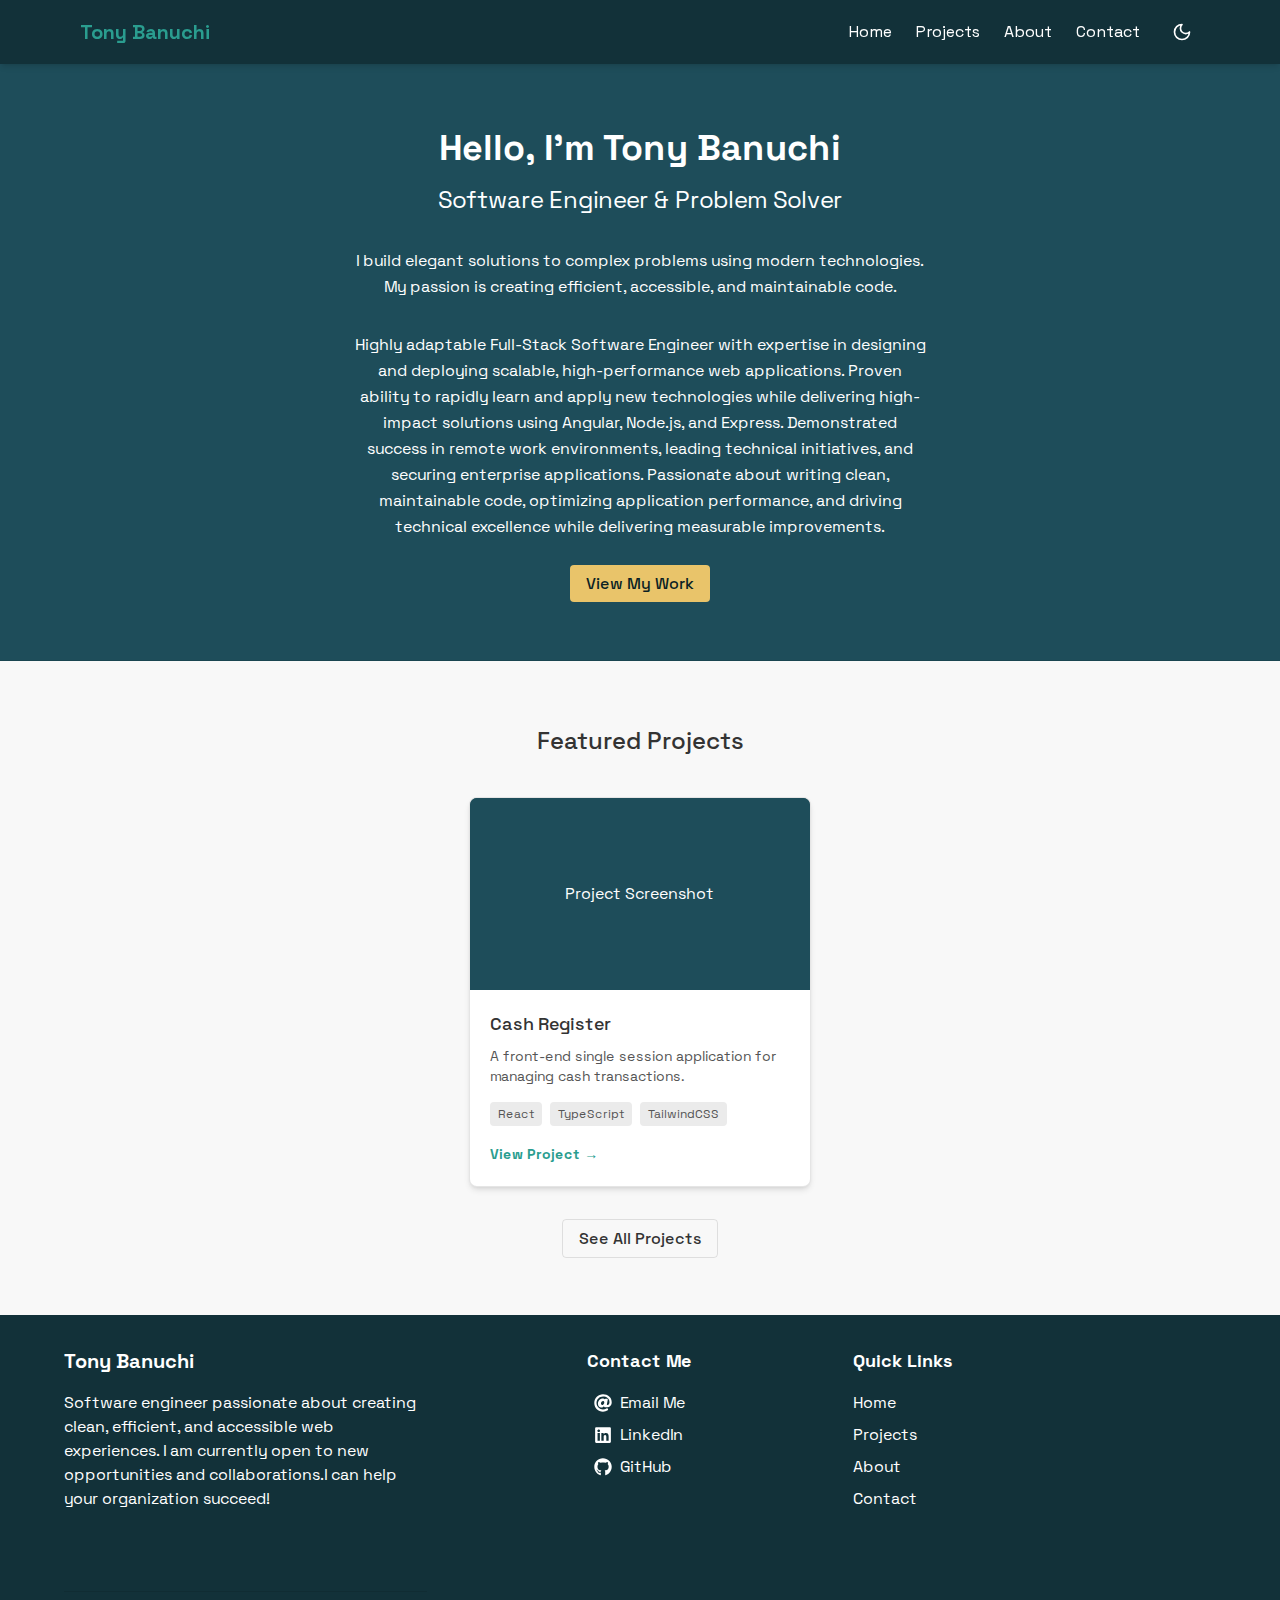
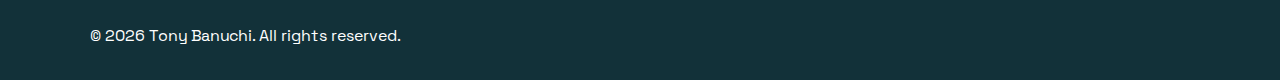
==== index.html @ eec7ac16 "Rebuild, attempt to correct resource path issue. 14APR2025" ====
<!DOCTYPE html><html lang="en"><head><meta charSet="utf-8"/><meta name="viewport" content="width=device-width, initial-scale=1"/><link rel="stylesheet" href="/_next/static/css/f8bdcf252f16c9f6.css" data-precedence="next"/><link rel="preload" as="script" fetchPriority="low" href="/_next/static/chunks/webpack-3da8213581268bb0.js"/><script src="/_next/static/chunks/4bd1b696-4fb8d8afcd5437e5.js" async=""></script><script src="/_next/static/chunks/684-138075333639d3c6.js" async=""></script><script src="/_next/static/chunks/main-app-474e2ba3f96e4ae2.js" async=""></script><script src="/_next/static/chunks/8e1d74a4-f59957605e98c645.js" async=""></script><script src="/_next/static/chunks/874-8713cbcfa346a06d.js" async=""></script><script src="/_next/static/chunks/app/layout-d4ba2fd71bde930f.js" async=""></script><script src="/_next/static/chunks/766-faa02fc5f14e3602.js" async=""></script><script src="/_next/static/chunks/app/page-bf0f975dc7fe48f6.js" async=""></script><title>Tony Banuchi - Portfolio</title><meta name="description" content="Professional Portfolio for Tony Banuchi, Senior Full-Stack Software Engineer."/><link rel="icon" href="/favicon.ico" type="image/x-icon" sizes="16x16"/><script src="/_next/static/chunks/polyfills-42372ed130431b0a.js" noModule=""></script></head><body class="__variable_bc0dcf __variable_33c22e"><div class="flex flex-col min-h-screen font-sans"><header class="sticky top-0 z-10 bg-brand-primary text-light-text-inverse dark:text-dark-text-primary shadow-md"><div class="max-w-6xl mx-auto px-4"><div class="flex justify-between items-center h-16"><a class="font-bold text-xl" href="/">Tony Banuchi</a><nav class="hidden md:flex items-center space-x-6"><a class="text-accent-secondary transition-colors" href="/">Home</a><a class="text-light-text-inverse dark:text-dark-text-primary hover:text-accent-secondary transition-colors" href="/projects">Projects</a><a class="text-light-text-inverse dark:text-dark-text-primary hover:text-accent-secondary transition-colors" href="/about">About</a><a class="text-light-text-inverse dark:text-dark-text-primary hover:text-accent-secondary transition-colors" href="/contact">Contact</a><button class="p-2 rounded-full hover:bg-brand-secondary transition-colors" aria-label="Switch to dark mode"><svg xmlns="http://www.w3.org/2000/svg" width="20" height="20" viewBox="0 0 24 24" fill="none" stroke="currentColor" stroke-width="2" stroke-linecap="round" stroke-linejoin="round" class="lucide lucide-moon"><path d="M12 3a6 6 0 0 0 9 9 9 9 0 1 1-9-9Z"></path></svg></button></nav><div class="flex items-center md:hidden"><button class="p-2 mr-2 rounded-full hover:bg-brand-secondary transition-colors" aria-label="Switch to dark mode"><svg xmlns="http://www.w3.org/2000/svg" width="20" height="20" viewBox="0 0 24 24" fill="none" stroke="currentColor" stroke-width="2" stroke-linecap="round" stroke-linejoin="round" class="lucide lucide-moon"><path d="M12 3a6 6 0 0 0 9 9 9 9 0 1 1-9-9Z"></path></svg></button><button class="p-2 rounded-full hover:bg-brand-secondary transition-colors" aria-label="Open menu"><svg xmlns="http://www.w3.org/2000/svg" width="24" height="24" viewBox="0 0 24 24" fill="none" stroke="currentColor" stroke-width="2" stroke-linecap="round" stroke-linejoin="round" class="lucide lucide-menu"><line x1="4" x2="20" y1="12" y2="12"></line><line x1="4" x2="20" y1="6" y2="6"></line><line x1="4" x2="20" y1="18" y2="18"></line></svg></button></div></div></div></header><div class="flex-grow"><main><section class="py-16 px-5 text-center bg-brand-secondary dark:bg-brand-dark text-light-text-inverse dark:text-dark-text-primary border-b border-light-state-border dark:border-dark-state-border"><h1 class="text-4xl font-bold mb-4">Hello, I&#x27;m Tony Banuchi</h1><h2 class="text-2xl font-normal mb-8 text-light-text-inverse dark:text-dark-text-secondary">Software Engineer &amp; Problem Solver</h2><p class="max-w-xl mx-auto mb-8 leading-relaxed text-light-text-inverse dark:text-dark-text-secondary">I build elegant solutions to complex problems using modern technologies. My passion is creating efficient, accessible, and maintainable code.</p><p class="max-w-xl mx-auto mb-8 leading-relaxed text-light-text-inverse dark:text-dark-text-secondary">Highly adaptable Full-Stack Software Engineer with expertise in designing and deploying scalable, high-performance web applications. Proven ability to rapidly learn and apply new technologies while delivering high-impact solutions using Angular, Node.js, and Express. Demonstrated success in remote work environments, leading technical initiatives, and securing enterprise applications. Passionate about writing clean, maintainable code, optimizing application performance, and driving technical excellence while delivering measurable improvements.</p><a class="btn btn-primary" href="/projects">View My Work</a></section><section class="py-16 px-5 bg-light-surface-main dark:bg-brand-primary"><h2 class="text-2xl text-center mb-10 text-light-text-primary dark:text-dark-text-primary">Featured Projects</h2><div class="flex flex-wrap justify-center gap-6 max-w-5xl mx-auto"><div class="w-full md:w-5/12 lg:w-1/3"><div class="card"><div class="h-48 bg-brand-secondary flex items-center justify-center text-light-text-inverse"><div class="text-center text- p-4 relative w-full h-full content-center" style="background-color:#1E4D5A">Project Screenshot</div></div><div class="p-5"><h3 class="text-lg font-medium mb-2 text-light-text-primary dark:text-dark-text-primary">Cash Register</h3><p class="text-sm mb-4 text-light-text-secondary dark:text-dark-text-secondary">A front-end single session application for managing cash transactions.</p><div class="flex flex-wrap gap-2 mb-4"><span class="px-2 py-1 text-xs rounded bg-light-surface-muted dark:bg-dark-surface-muted text-light-text-secondary dark:text-dark-text-secondary">React</span><span class="px-2 py-1 text-xs rounded bg-light-surface-muted dark:bg-dark-surface-muted text-light-text-secondary dark:text-dark-text-secondary">TypeScript</span><span class="px-2 py-1 text-xs rounded bg-light-surface-muted dark:bg-dark-surface-muted text-light-text-secondary dark:text-dark-text-secondary">TailwindCSS</span></div><a class="inline-block font-bold text-sm text-accent-secondary hover:underline" href="/projects/CashRegister">View Project →</a></div></div></div></div><div class="text-center mt-10"><a class="btn btn-outline" href="/projects">See All Projects</a></div></section></main></div><footer class="py-8 px-4 bg-brand-primary text-light-text-inverse dark:text-dark-text-primary"><div class="max-w-6xl mx-auto"><div class="grid grid-cols-1 md:grid-cols-3 gap-8"><div><h3 class="text-xl font-bold mb-4">Tony Banuchi</h3><p class="text-light-text-inverse dark:text-dark-text-secondary mb-4">Software engineer passionate about creating clean, efficient, and accessible web experiences. I am currently open to new opportunities and collaborations.I can help your organization succeed!</p></div><div class="justify-items-start md:justify-items-center"><h3 class="text-lg font-bold mb-4">Contact Me</h3><div class="flex flex-col space-y-2"><a href="mailto:tony.banuchi@gmail.com" target="_blank" class="flex items-center gap-2 text-light-text-inverse dark:text-dark-text-secondary hover:text-accent-secondary transition-colors"><svg stroke="currentColor" fill="currentColor" stroke-width="0" viewBox="0 0 512 512" height="18" width="18" xmlns="http://www.w3.org/2000/svg"><path d="M256 8C118.941 8 8 118.919 8 256c0 137.059 110.919 248 248 248 48.154 0 95.342-14.14 135.408-40.223 12.005-7.815 14.625-24.288 5.552-35.372l-10.177-12.433c-7.671-9.371-21.179-11.667-31.373-5.129C325.92 429.757 291.314 440 256 440c-101.458 0-184-82.542-184-184S154.542 72 256 72c100.139 0 184 57.619 184 160 0 38.786-21.093 79.742-58.17 83.693-17.349-.454-16.91-12.857-13.476-30.024l23.433-121.11C394.653 149.75 383.308 136 368.225 136h-44.981a13.518 13.518 0 0 0-13.432 11.993l-.01.092c-14.697-17.901-40.448-21.775-59.971-21.775-74.58 0-137.831 62.234-137.831 151.46 0 65.303 36.785 105.87 96 105.87 26.984 0 57.369-15.637 74.991-38.333 9.522 34.104 40.613 34.103 70.71 34.103C462.609 379.41 504 307.798 504 232 504 95.653 394.023 8 256 8zm-21.68 304.43c-22.249 0-36.07-15.623-36.07-40.771 0-44.993 30.779-72.729 58.63-72.729 22.292 0 35.601 15.241 35.601 40.77 0 45.061-33.875 72.73-58.161 72.73z"></path></svg><span>Email Me</span></a><a href="https://www.linkedin.com/in/tony-banuchi-developer/" target="_blank" rel="noopener noreferrer" class="flex items-center gap-2 text-light-text-inverse dark:text-dark-text-secondary hover:text-accent-secondary transition-colors"><svg stroke="currentColor" fill="currentColor" stroke-width="0" viewBox="0 0 448 512" height="18" width="18" xmlns="http://www.w3.org/2000/svg"><path d="M416 32H31.9C14.3 32 0 46.5 0 64.3v383.4C0 465.5 14.3 480 31.9 480H416c17.6 0 32-14.5 32-32.3V64.3c0-17.8-14.4-32.3-32-32.3zM135.4 416H69V202.2h66.5V416zm-33.2-243c-21.3 0-38.5-17.3-38.5-38.5S80.9 96 102.2 96c21.2 0 38.5 17.3 38.5 38.5 0 21.3-17.2 38.5-38.5 38.5zm282.1 243h-66.4V312c0-24.8-.5-56.7-34.5-56.7-34.6 0-39.9 27-39.9 54.9V416h-66.4V202.2h63.7v29.2h.9c8.9-16.8 30.6-34.5 62.9-34.5 67.2 0 79.7 44.3 79.7 101.9V416z"></path></svg><span>LinkedIn</span></a><a href="https://github.com/TonyBanuchi" target="_blank" rel="noopener noreferrer" class="flex items-center gap-2 text-light-text-inverse dark:text-dark-text-secondary hover:text-accent-secondary transition-colors"><svg stroke="currentColor" fill="currentColor" stroke-width="0" viewBox="0 0 496 512" height="18" width="18" xmlns="http://www.w3.org/2000/svg"><path d="M165.9 397.4c0 2-2.3 3.6-5.2 3.6-3.3.3-5.6-1.3-5.6-3.6 0-2 2.3-3.6 5.2-3.6 3-.3 5.6 1.3 5.6 3.6zm-31.1-4.5c-.7 2 1.3 4.3 4.3 4.9 2.6 1 5.6 0 6.2-2s-1.3-4.3-4.3-5.2c-2.6-.7-5.5.3-6.2 2.3zm44.2-1.7c-2.9.7-4.9 2.6-4.6 4.9.3 2 2.9 3.3 5.9 2.6 2.9-.7 4.9-2.6 4.6-4.6-.3-1.9-3-3.2-5.9-2.9zM244.8 8C106.1 8 0 113.3 0 252c0 110.9 69.8 205.8 169.5 239.2 12.8 2.3 17.3-5.6 17.3-12.1 0-6.2-.3-40.4-.3-61.4 0 0-70 15-84.7-29.8 0 0-11.4-29.1-27.8-36.6 0 0-22.9-15.7 1.6-15.4 0 0 24.9 2 38.6 25.8 21.9 38.6 58.6 27.5 72.9 20.9 2.3-16 8.8-27.1 16-33.7-55.9-6.2-112.3-14.3-112.3-110.5 0-27.5 7.6-41.3 23.6-58.9-2.6-6.5-11.1-33.3 2.6-67.9 20.9-6.5 69 27 69 27 20-5.6 41.5-8.5 62.8-8.5s42.8 2.9 62.8 8.5c0 0 48.1-33.6 69-27 13.7 34.7 5.2 61.4 2.6 67.9 16 17.7 25.8 31.5 25.8 58.9 0 96.5-58.9 104.2-114.8 110.5 9.2 7.9 17 22.9 17 46.4 0 33.7-.3 75.4-.3 83.6 0 6.5 4.6 14.4 17.3 12.1C428.2 457.8 496 362.9 496 252 496 113.3 383.5 8 244.8 8zM97.2 352.9c-1.3 1-1 3.3.7 5.2 1.6 1.6 3.9 2.3 5.2 1 1.3-1 1-3.3-.7-5.2-1.6-1.6-3.9-2.3-5.2-1zm-10.8-8.1c-.7 1.3.3 2.9 2.3 3.9 1.6 1 3.6.7 4.3-.7.7-1.3-.3-2.9-2.3-3.9-2-.6-3.6-.3-4.3.7zm32.4 35.6c-1.6 1.3-1 4.3 1.3 6.2 2.3 2.3 5.2 2.6 6.5 1 1.3-1.3.7-4.3-1.3-6.2-2.2-2.3-5.2-2.6-6.5-1zm-11.4-14.7c-1.6 1-1.6 3.6 0 5.9 1.6 2.3 4.3 3.3 5.6 2.3 1.6-1.3 1.6-3.9 0-6.2-1.4-2.3-4-3.3-5.6-2z"></path></svg><span>GitHub</span></a></div></div><div><h3 class="text-lg font-bold mb-4">Quick Links</h3><nav class="flex flex-col space-y-2"><a class="text-light-text-inverse dark:text-dark-text-secondary hover:text-accent-secondary transition-colors" href="/">Home</a><a class="text-light-text-inverse dark:text-dark-text-secondary hover:text-accent-secondary transition-colors" href="/projects">Projects</a><a class="text-light-text-inverse dark:text-dark-text-secondary hover:text-accent-secondary transition-colors" href="/about">About</a><a class="text-light-text-inverse dark:text-dark-text-secondary hover:text-accent-secondary transition-colors" href="/contact">Contact</a></nav></div><div class="border-t border-light-state-border dark:border-dark-state-border mt-8 pt-8 text-center text-light-text-inverse dark:text-dark-text-secondary"><p>© <!-- -->2025<!-- --> Tony Banuchi. All rights reserved.</p></div></div></div></footer></div><script src="/_next/static/chunks/webpack-3da8213581268bb0.js" async=""></script><script>(self.__next_f=self.__next_f||[]).push([0])</script><script>self.__next_f.push([1,"1:\"$Sreact.fragment\"\n2:I[4052,[\"711\",\"static/chunks/8e1d74a4-f59957605e98c645.js\",\"874\",\"static/chunks/874-8713cbcfa346a06d.js\",\"177\",\"static/chunks/app/layout-d4ba2fd71bde930f.js\"],\"default\"]\n3:I[2936,[\"711\",\"static/chunks/8e1d74a4-f59957605e98c645.js\",\"874\",\"static/chunks/874-8713cbcfa346a06d.js\",\"177\",\"static/chunks/app/layout-d4ba2fd71bde930f.js\"],\"default\"]\n4:I[7555,[],\"\"]\n5:I[1295,[],\"\"]\n6:I[6874,[\"874\",\"static/chunks/874-8713cbcfa346a06d.js\",\"766\",\"static/chunks/766-faa02fc5f14e3602.js\",\"974\",\"static/chunks/app/page-bf0f975dc7fe48f6.js\"],\"\"]\n7:I[8460,[\"874\",\"static/chunks/874-8713cbcfa346a06d.js\",\"766\",\"static/chunks/766-faa02fc5f14e3602.js\",\"974\",\"static/chunks/app/page-bf0f975dc7fe48f6.js\"],\"ProjectCard\"]\n8:I[9665,[],\"OutletBoundary\"]\nb:I[9665,[],\"ViewportBoundary\"]\nd:I[9665,[],\"MetadataBoundary\"]\nf:I[6614,[],\"\"]\n:HL[\"/_next/static/css/f8bdcf252f16c9f6.css\",\"style\"]\n"])</script><script>self.__next_f.push([1,"0:{\"P\":null,\"b\":\"7WaoZQNaJr87eLjAOGTiL\",\"p\":\"\",\"c\":[\"\",\"\"],\"i\":false,\"f\":[[[\"\",{\"children\":[\"__PAGE__\",{}]},\"$undefined\",\"$undefined\",true],[\"\",[\"$\",\"$1\",\"c\",{\"children\":[[[\"$\",\"link\",\"0\",{\"rel\":\"stylesheet\",\"href\":\"/_next/static/css/f8bdcf252f16c9f6.css\",\"precedence\":\"next\",\"crossOrigin\":\"$undefined\",\"nonce\":\"$undefined\"}]],[\"$\",\"html\",null,{\"lang\":\"en\",\"children\":[\"$\",\"body\",null,{\"className\":\"__variable_bc0dcf __variable_33c22e\",\"children\":[\"$\",\"$L2\",null,{\"children\":[\"$\",\"$L3\",null,{\"children\":[\"$\",\"$L4\",null,{\"parallelRouterKey\":\"children\",\"error\":\"$undefined\",\"errorStyles\":\"$undefined\",\"errorScripts\":\"$undefined\",\"template\":[\"$\",\"$L5\",null,{}],\"templateStyles\":\"$undefined\",\"templateScripts\":\"$undefined\",\"notFound\":[[[\"$\",\"title\",null,{\"children\":\"404: This page could not be found.\"}],[\"$\",\"div\",null,{\"style\":{\"fontFamily\":\"system-ui,\\\"Segoe UI\\\",Roboto,Helvetica,Arial,sans-serif,\\\"Apple Color Emoji\\\",\\\"Segoe UI Emoji\\\"\",\"height\":\"100vh\",\"textAlign\":\"center\",\"display\":\"flex\",\"flexDirection\":\"column\",\"alignItems\":\"center\",\"justifyContent\":\"center\"},\"children\":[\"$\",\"div\",null,{\"children\":[[\"$\",\"style\",null,{\"dangerouslySetInnerHTML\":{\"__html\":\"body{color:#000;background:#fff;margin:0}.next-error-h1{border-right:1px solid rgba(0,0,0,.3)}@media (prefers-color-scheme:dark){body{color:#fff;background:#000}.next-error-h1{border-right:1px solid rgba(255,255,255,.3)}}\"}}],[\"$\",\"h1\",null,{\"className\":\"next-error-h1\",\"style\":{\"display\":\"inline-block\",\"margin\":\"0 20px 0 0\",\"padding\":\"0 23px 0 0\",\"fontSize\":24,\"fontWeight\":500,\"verticalAlign\":\"top\",\"lineHeight\":\"49px\"},\"children\":404}],[\"$\",\"div\",null,{\"style\":{\"display\":\"inline-block\"},\"children\":[\"$\",\"h2\",null,{\"style\":{\"fontSize\":14,\"fontWeight\":400,\"lineHeight\":\"49px\",\"margin\":0},\"children\":\"This page could not be found.\"}]}]]}]}]],[]],\"forbidden\":\"$undefined\",\"unauthorized\":\"$undefined\"}]}]}]}]}]]}],{\"children\":[\"__PAGE__\",[\"$\",\"$1\",\"c\",{\"children\":[[\"$\",\"main\",null,{\"children\":[[\"$\",\"section\",null,{\"className\":\"py-16 px-5 text-center bg-brand-secondary dark:bg-brand-dark text-light-text-inverse dark:text-dark-text-primary border-b border-light-state-border dark:border-dark-state-border\",\"children\":[[\"$\",\"h1\",null,{\"className\":\"text-4xl font-bold mb-4\",\"children\":\"Hello, I'm Tony Banuchi\"}],[\"$\",\"h2\",null,{\"className\":\"text-2xl font-normal mb-8 text-light-text-inverse dark:text-dark-text-secondary\",\"children\":\"Software Engineer \u0026 Problem Solver\"}],[\"$\",\"p\",null,{\"className\":\"max-w-xl mx-auto mb-8 leading-relaxed text-light-text-inverse dark:text-dark-text-secondary\",\"children\":\"I build elegant solutions to complex problems using modern technologies. My passion is creating efficient, accessible, and maintainable code.\"}],[\"$\",\"p\",null,{\"className\":\"max-w-xl mx-auto mb-8 leading-relaxed text-light-text-inverse dark:text-dark-text-secondary\",\"children\":\"Highly adaptable Full-Stack Software Engineer with expertise in designing and deploying scalable, high-performance web applications. Proven ability to rapidly learn and apply new technologies while delivering high-impact solutions using Angular, Node.js, and Express. Demonstrated success in remote work environments, leading technical initiatives, and securing enterprise applications. Passionate about writing clean, maintainable code, optimizing application performance, and driving technical excellence while delivering measurable improvements.\"}],[\"$\",\"$L6\",null,{\"href\":\"/projects\",\"className\":\"btn btn-primary\",\"children\":\"View My Work\"}]]}],[\"$\",\"section\",null,{\"className\":\"py-16 px-5 bg-light-surface-main dark:bg-brand-primary\",\"children\":[[\"$\",\"h2\",null,{\"className\":\"text-2xl text-center mb-10 text-light-text-primary dark:text-dark-text-primary\",\"children\":\"Featured Projects\"}],[\"$\",\"div\",null,{\"className\":\"flex flex-wrap justify-center gap-6 max-w-5xl mx-auto\",\"children\":[[\"$\",\"div\",\"CashRegister\",{\"className\":\"w-full md:w-5/12 lg:w-1/3\",\"children\":[\"$\",\"$L7\",null,{\"id\":\"CashRegister\",\"title\":\"Cash Register\",\"description\":\"A front-end single session application for managing cash transactions.\",\"technologies\":[\"React\",\"TypeScript\",\"TailwindCSS\"],\"imageColor\":\"#1E4D5A\",\"imageUrl\":\"$undefined\"}]}]]}],[\"$\",\"div\",null,{\"className\":\"text-center mt-10\",\"children\":[\"$\",\"$L6\",null,{\"href\":\"/projects\",\"className\":\"btn btn-outline\",\"children\":\"See All Projects\"}]}]]}]]}],\"$undefined\",null,[\"$\",\"$L8\",null,{\"children\":[\"$L9\",\"$La\",null]}]]}],{},null,false]},null,false],[\"$\",\"$1\",\"h\",{\"children\":[null,[\"$\",\"$1\",\"infwfhCSIi_86vQcXnL1q\",{\"children\":[[\"$\",\"$Lb\",null,{\"children\":\"$Lc\"}],null]}],[\"$\",\"$Ld\",null,{\"children\":\"$Le\"}]]}],false]],\"m\":\"$undefined\",\"G\":[\"$f\",\"$undefined\"],\"s\":false,\"S\":true}\n"])</script><script>self.__next_f.push([1,"c:[[\"$\",\"meta\",\"0\",{\"charSet\":\"utf-8\"}],[\"$\",\"meta\",\"1\",{\"name\":\"viewport\",\"content\":\"width=device-width, initial-scale=1\"}]]\n9:null\n"])</script><script>self.__next_f.push([1,"a:null\ne:[[\"$\",\"title\",\"0\",{\"children\":\"Tony Banuchi - Portfolio\"}],[\"$\",\"meta\",\"1\",{\"name\":\"description\",\"content\":\"Professional Portfolio for Tony Banuchi, Senior Full-Stack Software Engineer.\"}],[\"$\",\"link\",\"2\",{\"rel\":\"icon\",\"href\":\"/favicon.ico\",\"type\":\"image/x-icon\",\"sizes\":\"16x16\"}]]\n"])</script></body></html>
---- _next/static/css/f8bdcf252f16c9f6.css ----
@font-face{font-family:Space Grotesk;font-style:normal;font-weight:300 700;font-display:swap;src:url(/_next/static/media/e1aab0933260df4d-s.woff2) format("woff2");unicode-range:u+0102-0103,u+0110-0111,u+0128-0129,u+0168-0169,u+01a0-01a1,u+01af-01b0,u+0300-0301,u+0303-0304,u+0308-0309,u+0323,u+0329,u+1ea0-1ef9,u+20ab}@font-face{font-family:Space Grotesk;font-style:normal;font-weight:300 700;font-display:swap;src:url(/_next/static/media/b7387a63dd068245-s.woff2) format("woff2");unicode-range:u+0100-02ba,u+02bd-02c5,u+02c7-02cc,u+02ce-02d7,u+02dd-02ff,u+0304,u+0308,u+0329,u+1d00-1dbf,u+1e00-1e9f,u+1ef2-1eff,u+2020,u+20a0-20ab,u+20ad-20c0,u+2113,u+2c60-2c7f,u+a720-a7ff}@font-face{font-family:Space Grotesk;font-style:normal;font-weight:300 700;font-display:swap;src:url(/_next/static/media/7cba1811e3c25a15-s.p.woff2) format("woff2");unicode-range:u+00??,u+0131,u+0152-0153,u+02bb-02bc,u+02c6,u+02da,u+02dc,u+0304,u+0308,u+0329,u+2000-206f,u+20ac,u+2122,u+2191,u+2193,u+2212,u+2215,u+feff,u+fffd}@font-face{font-family:Space Grotesk Fallback;src:local("Arial");ascent-override:89.71%;descent-override:26.62%;line-gap-override:0.00%;size-adjust:109.69%}.__className_bc0dcf{font-family:Space Grotesk,Space Grotesk Fallback;font-style:normal}.__variable_bc0dcf{--font-space-grotesk:"Space Grotesk","Space Grotesk Fallback"}@font-face{font-family:Space Mono;font-style:normal;font-weight:400;font-display:swap;src:url(/_next/static/media/ae822095a172cc5c-s.woff2) format("woff2");unicode-range:u+0102-0103,u+0110-0111,u+0128-0129,u+0168-0169,u+01a0-01a1,u+01af-01b0,u+0300-0301,u+0303-0304,u+0308-0309,u+0323,u+0329,u+1ea0-1ef9,u+20ab}@font-face{font-family:Space Mono;font-style:normal;font-weight:400;font-display:swap;src:url(/_next/static/media/3c70c5716f1730b3-s.woff2) format("woff2");unicode-range:u+0100-02ba,u+02bd-02c5,u+02c7-02cc,u+02ce-02d7,u+02dd-02ff,u+0304,u+0308,u+0329,u+1d00-1dbf,u+1e00-1e9f,u+1ef2-1eff,u+2020,u+20a0-20ab,u+20ad-20c0,u+2113,u+2c60-2c7f,u+a720-a7ff}@font-face{font-family:Space Mono;font-style:normal;font-weight:400;font-display:swap;src:url(/_next/static/media/fc727f226c737876-s.p.woff2) format("woff2");unicode-range:u+00??,u+0131,u+0152-0153,u+02bb-02bc,u+02c6,u+02da,u+02dc,u+0304,u+0308,u+0329,u+2000-206f,u+20ac,u+2122,u+2191,u+2193,u+2212,u+2215,u+feff,u+fffd}@font-face{font-family:Space Mono Fallback;src:local("Arial");ascent-override:81.58%;descent-override:26.30%;line-gap-override:0.00%;size-adjust:137.28%}.__className_33c22e{font-family:Space Mono,Space Mono Fallback;font-weight:400;font-style:normal}.__variable_33c22e{--font-space-mono:"Space Mono","Space Mono Fallback"}

/*! tailwindcss v4.1.3 | MIT License | https://tailwindcss.com */@layer properties{@supports (((-webkit-hyphens:none)) and (not (margin-trim:inline))) or ((-moz-orient:inline) and (not (color:rgb(from red r g b)))){*,::backdrop,:after,:before{--tw-space-y-reverse:0;--tw-space-x-reverse:0;--tw-border-style:solid;--tw-leading:initial;--tw-font-weight:initial;--tw-shadow:0 0 #0000;--tw-shadow-color:initial;--tw-shadow-alpha:100%;--tw-inset-shadow:0 0 #0000;--tw-inset-shadow-color:initial;--tw-inset-shadow-alpha:100%;--tw-ring-color:initial;--tw-ring-shadow:0 0 #0000;--tw-inset-ring-color:initial;--tw-inset-ring-shadow:0 0 #0000;--tw-ring-inset:initial;--tw-ring-offset-width:0px;--tw-ring-offset-color:#fff;--tw-ring-offset-shadow:0 0 #0000;--tw-duration:initial;--tw-backdrop-blur:initial;--tw-backdrop-brightness:initial;--tw-backdrop-contrast:initial;--tw-backdrop-grayscale:initial;--tw-backdrop-hue-rotate:initial;--tw-backdrop-invert:initial;--tw-backdrop-opacity:initial;--tw-backdrop-saturate:initial;--tw-backdrop-sepia:initial}}}@layer theme{:host,:root{--spacing:.25rem;--container-xl:36rem;--container-5xl:64rem;--container-6xl:72rem;--text-xs:.75rem;--text-xs--line-height:calc(1/.75);--text-sm:.875rem;--text-sm--line-height:calc(1.25/.875);--text-lg:1.125rem;--text-lg--line-height:calc(1.75/1.125);--text-xl:1.25rem;--text-xl--line-height:calc(1.75/1.25);--text-2xl:1.5rem;--text-2xl--line-height:calc(2/1.5);--text-3xl:1.875rem;--text-3xl--line-height:calc(2.25/1.875);--text-4xl:2.25rem;--text-4xl--line-height:calc(2.5/2.25);--font-weight-normal:400;--font-weight-medium:500;--font-weight-bold:700;--leading-relaxed:1.625;--radius-lg:.5rem;--default-transition-duration:.15s;--default-transition-timing-function:cubic-bezier(.4,0,.2,1);--default-font-family:var(--font-space-grotesk);--default-mono-font-family:var(--font-space-mono)}}@layer base{*,::backdrop,:after,:before{box-sizing:border-box;border:0 solid;margin:0;padding:0}::file-selector-button{box-sizing:border-box;border:0 solid;margin:0;padding:0}:host,html{-webkit-text-size-adjust:100%;tab-size:4;line-height:1.5;font-family:var(--default-font-family,ui-sans-serif,system-ui,sans-serif,"Apple Color Emoji","Segoe UI Emoji","Segoe UI Symbol","Noto Color Emoji");font-feature-settings:var(--default-font-feature-settings,normal);font-variation-settings:var(--default-font-variation-settings,normal);-webkit-tap-highlight-color:transparent}hr{height:0;color:inherit;border-top-width:1px}abbr:where([title]){-webkit-text-decoration:underline dotted;text-decoration:underline dotted}h1,h2,h3,h4,h5,h6{font-size:inherit;font-weight:inherit}a{color:inherit;-webkit-text-decoration:inherit;text-decoration:inherit}b,strong{font-weight:bolder}code,kbd,pre,samp{font-family:var(--default-mono-font-family,ui-monospace,SFMono-Regular,Menlo,Monaco,Consolas,"Liberation Mono","Courier New",monospace);font-feature-settings:var(--default-mono-font-feature-settings,normal);font-variation-settings:var(--default-mono-font-variation-settings,normal);font-size:1em}small{font-size:80%}sub,sup{vertical-align:baseline;font-size:75%;line-height:0;position:relative}sub{bottom:-.25em}sup{top:-.5em}table{text-indent:0;border-color:inherit;border-collapse:collapse}:-moz-focusring{outline:auto}progress{vertical-align:baseline}summary{display:list-item}menu,ol,ul{list-style:none}audio,canvas,embed,iframe,img,object,svg,video{vertical-align:middle;display:block}img,video{max-width:100%;height:auto}button,input,optgroup,select,textarea{font:inherit;font-feature-settings:inherit;font-variation-settings:inherit;letter-spacing:inherit;color:inherit;opacity:1;background-color:#0000;border-radius:0}::file-selector-button{font:inherit;font-feature-settings:inherit;font-variation-settings:inherit;letter-spacing:inherit;color:inherit;opacity:1;background-color:#0000;border-radius:0}:where(select:is([multiple],[size])) optgroup{font-weight:bolder}:where(select:is([multiple],[size])) optgroup option{padding-inline-start:20px}::file-selector-button{margin-inline-end:4px}::placeholder{opacity:1}@supports (not ((-webkit-appearance:-apple-pay-button))) or (contain-intrinsic-size:1px){::placeholder{color:currentColor}@supports (color:color-mix(in lab,red,red)){::placeholder{color:color-mix(in oklab,currentcolor 50%,transparent)}}}textarea{resize:vertical}::-webkit-search-decoration{-webkit-appearance:none}::-webkit-date-and-time-value{min-height:1lh;text-align:inherit}::-webkit-datetime-edit{display:inline-flex}::-webkit-datetime-edit-fields-wrapper{padding:0}::-webkit-datetime-edit,::-webkit-datetime-edit-year-field{padding-block:0}::-webkit-datetime-edit-day-field,::-webkit-datetime-edit-month-field{padding-block:0}::-webkit-datetime-edit-hour-field,::-webkit-datetime-edit-minute-field{padding-block:0}::-webkit-datetime-edit-millisecond-field,::-webkit-datetime-edit-second-field{padding-block:0}::-webkit-datetime-edit-meridiem-field{padding-block:0}:-moz-ui-invalid{box-shadow:none}button,input:where([type=button],[type=reset],[type=submit]){appearance:button}::file-selector-button{appearance:button}::-webkit-inner-spin-button,::-webkit-outer-spin-button{height:auto}[hidden]:where(:not([hidden=until-found])){display:none!important}body{color:#333;transition-property:color,background-color,border-color,outline-color,text-decoration-color,fill,stroke,--tw-gradient-from,--tw-gradient-via,--tw-gradient-to;transition-timing-function:var(--tw-ease,var(--default-transition-timing-function));transition-duration:var(--tw-duration,var(--default-transition-duration));--tw-duration:.2s;background-color:#f8f8f8;transition-duration:.2s}.dark body{color:#fff;background-color:#121212}h1,h2,h3,h4,h5,h6{--tw-font-weight:var(--font-weight-medium);font-weight:var(--font-weight-medium)}a{color:#2a9d8f}@media (hover:hover){a:hover{text-decoration-line:underline}}}@layer components{.btn{padding-inline:calc(var(--spacing)*4);padding-block:calc(var(--spacing)*2);--tw-font-weight:var(--font-weight-medium);font-weight:var(--font-weight-medium);transition-property:color,background-color,border-color,outline-color,text-decoration-color,fill,stroke,--tw-gradient-from,--tw-gradient-via,--tw-gradient-to;transition-timing-function:var(--tw-ease,var(--default-transition-timing-function));transition-duration:var(--tw-duration,var(--default-transition-duration));border-radius:.25rem}.btn:focus-visible{--tw-ring-shadow:var(--tw-ring-inset,)0 0 0 calc(2px + var(--tw-ring-offset-width))var(--tw-ring-color,currentcolor);box-shadow:var(--tw-inset-shadow),var(--tw-inset-ring-shadow),var(--tw-ring-offset-shadow),var(--tw-ring-shadow),var(--tw-shadow);--tw-outline-style:none;outline-style:none}.btn-primary{color:#0b1f24;background-color:#e9c46a}@media (hover:hover){.btn-primary:hover{--tw-backdrop-opacity:opacity(90%);-webkit-backdrop-filter:var(--tw-backdrop-blur,)var(--tw-backdrop-brightness,)var(--tw-backdrop-contrast,)var(--tw-backdrop-grayscale,)var(--tw-backdrop-hue-rotate,)var(--tw-backdrop-invert,)var(--tw-backdrop-opacity,)var(--tw-backdrop-saturate,)var(--tw-backdrop-sepia,);backdrop-filter:var(--tw-backdrop-blur,)var(--tw-backdrop-brightness,)var(--tw-backdrop-contrast,)var(--tw-backdrop-grayscale,)var(--tw-backdrop-hue-rotate,)var(--tw-backdrop-invert,)var(--tw-backdrop-opacity,)var(--tw-backdrop-saturate,)var(--tw-backdrop-sepia,)}}.btn-primary:focus-visible{--tw-ring-color:oklab(63.0415% -.101164 -.00535744/.5)}.btn-secondary{color:#fff;background-color:#2a9d8f}@media (hover:hover){.btn-secondary:hover{--tw-backdrop-opacity:opacity(90%);-webkit-backdrop-filter:var(--tw-backdrop-blur,)var(--tw-backdrop-brightness,)var(--tw-backdrop-contrast,)var(--tw-backdrop-grayscale,)var(--tw-backdrop-hue-rotate,)var(--tw-backdrop-invert,)var(--tw-backdrop-opacity,)var(--tw-backdrop-saturate,)var(--tw-backdrop-sepia,);backdrop-filter:var(--tw-backdrop-blur,)var(--tw-backdrop-brightness,)var(--tw-backdrop-contrast,)var(--tw-backdrop-grayscale,)var(--tw-backdrop-hue-rotate,)var(--tw-backdrop-invert,)var(--tw-backdrop-opacity,)var(--tw-backdrop-saturate,)var(--tw-backdrop-sepia,)}}.btn-secondary:focus-visible{--tw-ring-color:oklab(83.4185% .00525188 .116893/.5)}.btn-secondary:where(.dark,.dark *){color:#fff}.btn-outline{border-style:var(--tw-border-style);color:#333;background-color:#0000;border-width:1px;border-color:#0000001a}@media (hover:hover){.btn-outline:hover{background-color:#1231390d}}.btn-outline:focus-visible{--tw-ring-color:oklab(63.0415% -.101164 -.00535744/.3)}.btn-outline:where(.dark,.dark *){color:#fff;border-color:#ffffff1a}@media (hover:hover){.btn-outline:where(.dark,.dark *):hover{background-color:#2a9d8f26}}.card{border-radius:var(--radius-lg);border-style:var(--tw-border-style);--tw-shadow:0 4px 6px -1px var(--tw-shadow-color,#0000001a),0 2px 4px -2px var(--tw-shadow-color,#0000001a);box-shadow:var(--tw-inset-shadow),var(--tw-inset-ring-shadow),var(--tw-ring-offset-shadow),var(--tw-ring-shadow),var(--tw-shadow);transition-property:box-shadow;transition-timing-function:var(--tw-ease,var(--default-transition-timing-function));transition-duration:var(--tw-duration,var(--default-transition-duration));background-color:#fff;border-width:1px;border-color:#0000001a;overflow:hidden}@media (hover:hover){.card:hover{--tw-shadow:0 10px 15px -3px var(--tw-shadow-color,#0000001a),0 4px 6px -4px var(--tw-shadow-color,#0000001a);box-shadow:var(--tw-inset-shadow),var(--tw-inset-ring-shadow),var(--tw-ring-offset-shadow),var(--tw-ring-shadow),var(--tw-shadow)}}.card:where(.dark,.dark *){background-color:#1e1e1e;border-color:#ffffff1a}}@layer utilities{.relative{position:relative}.sticky{position:sticky}.top-0{top:calc(var(--spacing)*0)}.z-10{z-index:10}.m-1{margin:calc(var(--spacing)*1)}.m-3{margin:calc(var(--spacing)*3)}.mx-auto{margin-inline:auto}.mt-8{margin-top:calc(var(--spacing)*8)}.mt-10{margin-top:calc(var(--spacing)*10)}.mr-2{margin-right:calc(var(--spacing)*2)}.mb-2{margin-bottom:calc(var(--spacing)*2)}.mb-4{margin-bottom:calc(var(--spacing)*4)}.mb-8{margin-bottom:calc(var(--spacing)*8)}.mb-10{margin-bottom:calc(var(--spacing)*10)}.flex{display:flex}.grid{display:grid}.hidden{display:none}.inline-block{display:inline-block}.size-8\/10{width:80%;height:80%}.size-full{width:100%;height:100%}.h-1\/10{height:10%}.h-16{height:calc(var(--spacing)*16)}.h-48{height:calc(var(--spacing)*48)}.h-full{height:100%}.min-h-screen{min-height:100vh}.w-full{width:100%}.max-w-5xl{max-width:var(--container-5xl)}.max-w-6xl{max-width:var(--container-6xl)}.max-w-98\/100{max-width:98%}.max-w-xl{max-width:var(--container-xl)}.flex-grow{flex-grow:1}.list-none{list-style-type:none}.grid-cols-1{grid-template-columns:repeat(1,minmax(0,1fr))}.flex-col{flex-direction:column}.flex-row{flex-direction:row}.flex-wrap{flex-wrap:wrap}.place-items-center{place-items:center}.content-center{align-content:center}.items-center{align-items:center}.justify-between{justify-content:space-between}.justify-center{justify-content:center}.justify-items-start{justify-items:start}.gap-2{gap:calc(var(--spacing)*2)}.gap-6{gap:calc(var(--spacing)*6)}.gap-8{gap:calc(var(--spacing)*8)}:where(.space-y-2>:not(:last-child)){--tw-space-y-reverse:0;margin-block-start:calc(calc(var(--spacing)*2)*var(--tw-space-y-reverse));margin-block-end:calc(calc(var(--spacing)*2)*calc(1 - var(--tw-space-y-reverse)))}:where(.space-y-3>:not(:last-child)){--tw-space-y-reverse:0;margin-block-start:calc(calc(var(--spacing)*3)*var(--tw-space-y-reverse));margin-block-end:calc(calc(var(--spacing)*3)*calc(1 - var(--tw-space-y-reverse)))}:where(.space-x-6>:not(:last-child)){--tw-space-x-reverse:0;margin-inline-start:calc(calc(var(--spacing)*6)*var(--tw-space-x-reverse));margin-inline-end:calc(calc(var(--spacing)*6)*calc(1 - var(--tw-space-x-reverse)))}.justify-self-center{justify-self:center}.rounded{border-radius:.25rem}.rounded-full{border-radius:3.40282e+38px}.border{border-style:var(--tw-border-style);border-width:1px}.border-t{border-top-style:var(--tw-border-style);border-top-width:1px}.border-b{border-bottom-style:var(--tw-border-style);border-bottom-width:1px}.border-light-state-border{border-color:#0000001a}.bg-brand-primary{background-color:#123139}.bg-brand-secondary{background-color:#1e4d5a}.bg-light-surface-main{background-color:#f8f8f8}.bg-light-surface-muted{background-color:#ebebeb}.object-cover{object-fit:cover}.p-1{padding:calc(var(--spacing)*1)}.p-2{padding:calc(var(--spacing)*2)}.p-4{padding:calc(var(--spacing)*4)}.p-5{padding:calc(var(--spacing)*5)}.px-2{padding-inline:calc(var(--spacing)*2)}.px-4{padding-inline:calc(var(--spacing)*4)}.px-5{padding-inline:calc(var(--spacing)*5)}.py-1{padding-block:calc(var(--spacing)*1)}.py-2{padding-block:calc(var(--spacing)*2)}.py-4{padding-block:calc(var(--spacing)*4)}.py-8{padding-block:calc(var(--spacing)*8)}.py-16{padding-block:calc(var(--spacing)*16)}.pt-8{padding-top:calc(var(--spacing)*8)}.text-center{text-align:center}.font-sans{font-family:var(--font-space-grotesk)}.text-2xl{font-size:var(--text-2xl);line-height:var(--tw-leading,var(--text-2xl--line-height))}.text-3xl{font-size:var(--text-3xl);line-height:var(--tw-leading,var(--text-3xl--line-height))}.text-4xl{font-size:var(--text-4xl);line-height:var(--tw-leading,var(--text-4xl--line-height))}.text-lg{font-size:var(--text-lg);line-height:var(--tw-leading,var(--text-lg--line-height))}.text-sm{font-size:var(--text-sm);line-height:var(--tw-leading,var(--text-sm--line-height))}.text-xl{font-size:var(--text-xl);line-height:var(--tw-leading,var(--text-xl--line-height))}.text-xs{font-size:var(--text-xs);line-height:var(--tw-leading,var(--text-xs--line-height))}.leading-relaxed{--tw-leading:var(--leading-relaxed);line-height:var(--leading-relaxed)}.font-bold{--tw-font-weight:var(--font-weight-bold);font-weight:var(--font-weight-bold)}.font-medium{--tw-font-weight:var(--font-weight-medium);font-weight:var(--font-weight-medium)}.font-normal{--tw-font-weight:var(--font-weight-normal);font-weight:var(--font-weight-normal)}.text-accent-primary{color:#e9c46a}.text-accent-secondary{color:#2a9d8f}.text-light-text-inverse{color:#fff}.text-light-text-primary{color:#333}.text-light-text-secondary{color:#555}.shadow-md{--tw-shadow:0 4px 6px -1px var(--tw-shadow-color,#0000001a),0 2px 4px -2px var(--tw-shadow-color,#0000001a);box-shadow:var(--tw-inset-shadow),var(--tw-inset-ring-shadow),var(--tw-ring-offset-shadow),var(--tw-ring-shadow),var(--tw-shadow)}.transition-colors{transition-property:color,background-color,border-color,outline-color,text-decoration-color,fill,stroke,--tw-gradient-from,--tw-gradient-via,--tw-gradient-to;transition-timing-function:var(--tw-ease,var(--default-transition-timing-function));transition-duration:var(--tw-duration,var(--default-transition-duration))}@media (hover:hover){.hover\:bg-brand-secondary:hover{background-color:#1e4d5a}.hover\:text-accent-secondary:hover{color:#2a9d8f}.hover\:underline:hover{text-decoration-line:underline}}@media (min-width:48rem){.md\:flex{display:flex}.md\:hidden{display:none}.md\:w-5\/12{width:41.6667%}.md\:grid-cols-3{grid-template-columns:repeat(3,minmax(0,1fr))}.md\:justify-items-center{justify-items:center}}@media (min-width:64rem){.lg\:w-1\/3{width:33.3333%}}.dark\:border-dark-state-border:where(.dark,.dark *){border-color:#ffffff1a}.dark\:bg-brand-dark:where(.dark,.dark *){background-color:#0b1f24}.dark\:bg-brand-primary:where(.dark,.dark *){background-color:#123139}.dark\:bg-dark-surface-muted:where(.dark,.dark *){background-color:#2a2a2a}.dark\:text-accent-primary:where(.dark,.dark *){color:#e9c46a}.dark\:text-dark-text-primary:where(.dark,.dark *){color:#fff}.dark\:text-dark-text-secondary:where(.dark,.dark *){color:#ebebeb}.text-balance{text-wrap:balance}}@property --tw-space-y-reverse{syntax:"*";inherits:false;initial-value:0}@property --tw-space-x-reverse{syntax:"*";inherits:false;initial-value:0}@property --tw-border-style{syntax:"*";inherits:false;initial-value:solid}@property --tw-leading{syntax:"*";inherits:false}@property --tw-font-weight{syntax:"*";inherits:false}@property --tw-shadow{syntax:"*";inherits:false;initial-value:0 0 #0000}@property --tw-shadow-color{syntax:"*";inherits:false}@property --tw-shadow-alpha{syntax:"<percentage>";inherits:false;initial-value:100%}@property --tw-inset-shadow{syntax:"*";inherits:false;initial-value:0 0 #0000}@property --tw-inset-shadow-color{syntax:"*";inherits:false}@property --tw-inset-shadow-alpha{syntax:"<percentage>";inherits:false;initial-value:100%}@property --tw-ring-color{syntax:"*";inherits:false}@property --tw-ring-shadow{syntax:"*";inherits:false;initial-value:0 0 #0000}@property --tw-inset-ring-color{syntax:"*";inherits:false}@property --tw-inset-ring-shadow{syntax:"*";inherits:false;initial-value:0 0 #0000}@property --tw-ring-inset{syntax:"*";inherits:false}@property --tw-ring-offset-width{syntax:"<length>";inherits:false;initial-value:0}@property --tw-ring-offset-color{syntax:"*";inherits:false;initial-value:#fff}@property --tw-ring-offset-shadow{syntax:"*";inherits:false;initial-value:0 0 #0000}@property --tw-duration{syntax:"*";inherits:false}@property --tw-backdrop-blur{syntax:"*";inherits:false}@property --tw-backdrop-brightness{syntax:"*";inherits:false}@property --tw-backdrop-contrast{syntax:"*";inherits:false}@property --tw-backdrop-grayscale{syntax:"*";inherits:false}@property --tw-backdrop-hue-rotate{syntax:"*";inherits:false}@property --tw-backdrop-invert{syntax:"*";inherits:false}@property --tw-backdrop-opacity{syntax:"*";inherits:false}@property --tw-backdrop-saturate{syntax:"*";inherits:false}@property --tw-backdrop-sepia{syntax:"*";inherits:false}
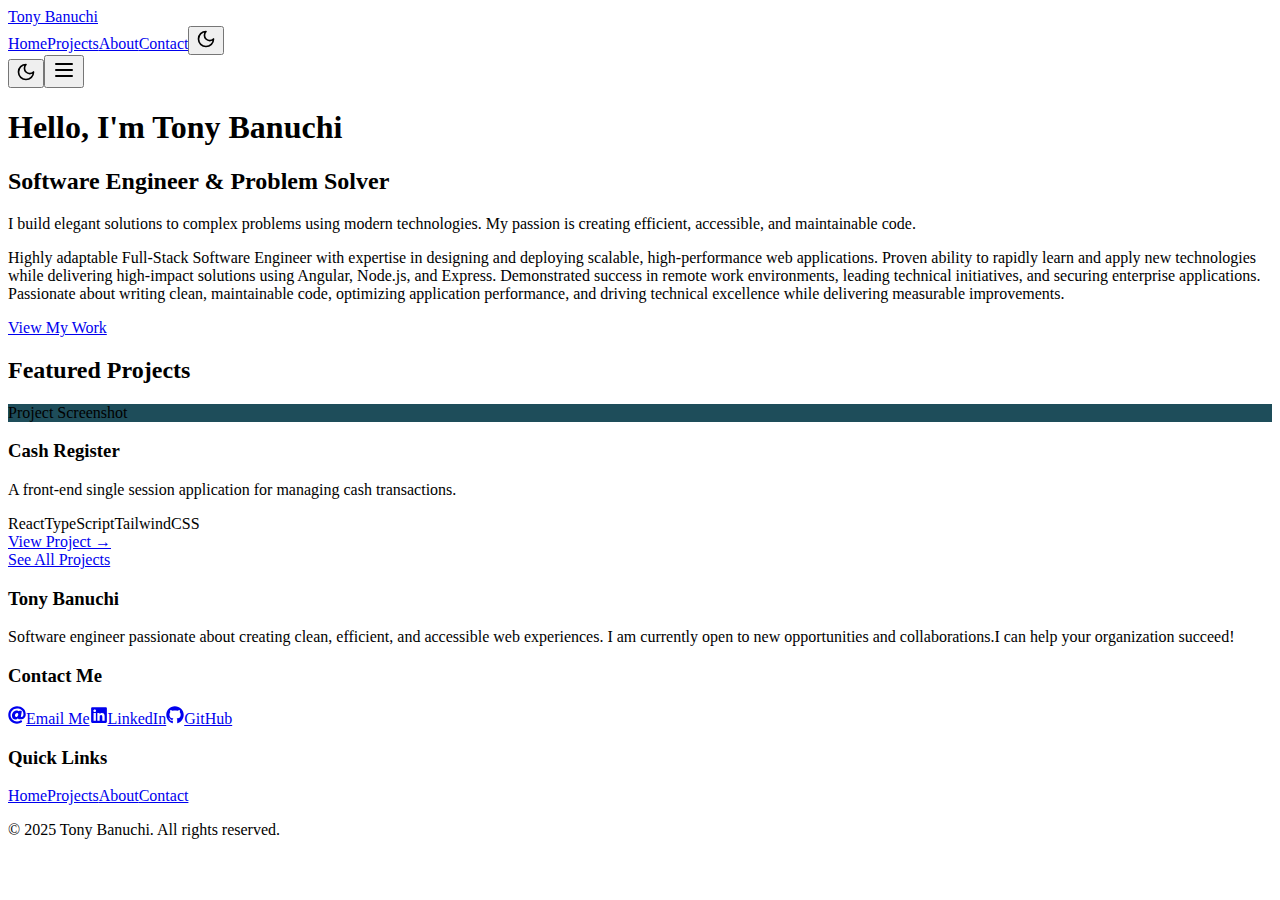
==== commit 7a621fab: "rebuild attempt no two. This time the new config is saved. 2025-04-17" ====
--- a/index.html
+++ b/index.html
@@ -1 +1 @@
-<!DOCTYPE html><html lang="en"><head><meta charSet="utf-8"/><meta name="viewport" content="width=device-width, initial-scale=1"/><link rel="stylesheet" href="/_next/static/css/f8bdcf252f16c9f6.css" data-precedence="next"/><link rel="preload" as="script" fetchPriority="low" href="/_next/static/chunks/webpack-3da8213581268bb0.js"/><script src="/_next/static/chunks/4bd1b696-4fb8d8afcd5437e5.js" async=""></script><script src="/_next/static/chunks/684-138075333639d3c6.js" async=""></script><script src="/_next/static/chunks/main-app-474e2ba3f96e4ae2.js" async=""></script><script src="/_next/static/chunks/8e1d74a4-f59957605e98c645.js" async=""></script><script src="/_next/static/chunks/874-8713cbcfa346a06d.js" async=""></script><script src="/_next/static/chunks/app/layout-d4ba2fd71bde930f.js" async=""></script><script src="/_next/static/chunks/766-faa02fc5f14e3602.js" async=""></script><script src="/_next/static/chunks/app/page-bf0f975dc7fe48f6.js" async=""></script><title>Tony Banuchi - Portfolio</title><meta name="description" content="Professional Portfolio for Tony Banuchi, Senior Full-Stack Software Engineer."/><link rel="icon" href="/favicon.ico" type="image/x-icon" sizes="16x16"/><script src="/_next/static/chunks/polyfills-42372ed130431b0a.js" noModule=""></script></head><body class="__variable_bc0dcf __variable_33c22e"><div class="flex flex-col min-h-screen font-sans"><header class="sticky top-0 z-10 bg-brand-primary text-light-text-inverse dark:text-dark-text-primary shadow-md"><div class="max-w-6xl mx-auto px-4"><div class="flex justify-between items-center h-16"><a class="font-bold text-xl" href="/">Tony Banuchi</a><nav class="hidden md:flex items-center space-x-6"><a class="text-accent-secondary transition-colors" href="/">Home</a><a class="text-light-text-inverse dark:text-dark-text-primary hover:text-accent-secondary transition-colors" href="/projects">Projects</a><a class="text-light-text-inverse dark:text-dark-text-primary hover:text-accent-secondary transition-colors" href="/about">About</a><a class="text-light-text-inverse dark:text-dark-text-primary hover:text-accent-secondary transition-colors" href="/contact">Contact</a><button class="p-2 rounded-full hover:bg-brand-secondary transition-colors" aria-label="Switch to dark mode"><svg xmlns="http://www.w3.org/2000/svg" width="20" height="20" viewBox="0 0 24 24" fill="none" stroke="currentColor" stroke-width="2" stroke-linecap="round" stroke-linejoin="round" class="lucide lucide-moon"><path d="M12 3a6 6 0 0 0 9 9 9 9 0 1 1-9-9Z"></path></svg></button></nav><div class="flex items-center md:hidden"><button class="p-2 mr-2 rounded-full hover:bg-brand-secondary transition-colors" aria-label="Switch to dark mode"><svg xmlns="http://www.w3.org/2000/svg" width="20" height="20" viewBox="0 0 24 24" fill="none" stroke="currentColor" stroke-width="2" stroke-linecap="round" stroke-linejoin="round" class="lucide lucide-moon"><path d="M12 3a6 6 0 0 0 9 9 9 9 0 1 1-9-9Z"></path></svg></button><button class="p-2 rounded-full hover:bg-brand-secondary transition-colors" aria-label="Open menu"><svg xmlns="http://www.w3.org/2000/svg" width="24" height="24" viewBox="0 0 24 24" fill="none" stroke="currentColor" stroke-width="2" stroke-linecap="round" stroke-linejoin="round" class="lucide lucide-menu"><line x1="4" x2="20" y1="12" y2="12"></line><line x1="4" x2="20" y1="6" y2="6"></line><line x1="4" x2="20" y1="18" y2="18"></line></svg></button></div></div></div></header><div class="flex-grow"><main><section class="py-16 px-5 text-center bg-brand-secondary dark:bg-brand-dark text-light-text-inverse dark:text-dark-text-primary border-b border-light-state-border dark:border-dark-state-border"><h1 class="text-4xl font-bold mb-4">Hello, I&#x27;m Tony Banuchi</h1><h2 class="text-2xl font-normal mb-8 text-light-text-inverse dark:text-dark-text-secondary">Software Engineer &amp; Problem Solver</h2><p class="max-w-xl mx-auto mb-8 leading-relaxed text-light-text-inverse dark:text-dark-text-secondary">I build elegant solutions to complex problems using modern technologies. My passion is creating efficient, accessible, and maintainable code.</p><p class="max-w-xl mx-auto mb-8 leading-relaxed text-light-text-inverse dark:text-dark-text-secondary">Highly adaptable Full-Stack Software Engineer with expertise in designing and deploying scalable, high-performance web applications. Proven ability to rapidly learn and apply new technologies while delivering high-impact solutions using Angular, Node.js, and Express. Demonstrated success in remote work environments, leading technical initiatives, and securing enterprise applications. Passionate about writing clean, maintainable code, optimizing application performance, and driving technical excellence while delivering measurable improvements.</p><a class="btn btn-primary" href="/projects">View My Work</a></section><section class="py-16 px-5 bg-light-surface-main dark:bg-brand-primary"><h2 class="text-2xl text-center mb-10 text-light-text-primary dark:text-dark-text-primary">Featured Projects</h2><div class="flex flex-wrap justify-center gap-6 max-w-5xl mx-auto"><div class="w-full md:w-5/12 lg:w-1/3"><div class="card"><div class="h-48 bg-brand-secondary flex items-center justify-center text-light-text-inverse"><div class="text-center text- p-4 relative w-full h-full content-center" style="background-color:#1E4D5A">Project Screenshot</div></div><div class="p-5"><h3 class="text-lg font-medium mb-2 text-light-text-primary dark:text-dark-text-primary">Cash Register</h3><p class="text-sm mb-4 text-light-text-secondary dark:text-dark-text-secondary">A front-end single session application for managing cash transactions.</p><div class="flex flex-wrap gap-2 mb-4"><span class="px-2 py-1 text-xs rounded bg-light-surface-muted dark:bg-dark-surface-muted text-light-text-secondary dark:text-dark-text-secondary">React</span><span class="px-2 py-1 text-xs rounded bg-light-surface-muted dark:bg-dark-surface-muted text-light-text-secondary dark:text-dark-text-secondary">TypeScript</span><span class="px-2 py-1 text-xs rounded bg-light-surface-muted dark:bg-dark-surface-muted text-light-text-secondary dark:text-dark-text-secondary">TailwindCSS</span></div><a class="inline-block font-bold text-sm text-accent-secondary hover:underline" href="/projects/CashRegister">View Project →</a></div></div></div></div><div class="text-center mt-10"><a class="btn btn-outline" href="/projects">See All Projects</a></div></section></main></div><footer class="py-8 px-4 bg-brand-primary text-light-text-inverse dark:text-dark-text-primary"><div class="max-w-6xl mx-auto"><div class="grid grid-cols-1 md:grid-cols-3 gap-8"><div><h3 class="text-xl font-bold mb-4">Tony Banuchi</h3><p class="text-light-text-inverse dark:text-dark-text-secondary mb-4">Software engineer passionate about creating clean, efficient, and accessible web experiences. I am currently open to new opportunities and collaborations.I can help your organization succeed!</p></div><div class="justify-items-start md:justify-items-center"><h3 class="text-lg font-bold mb-4">Contact Me</h3><div class="flex flex-col space-y-2"><a href="mailto:tony.banuchi@gmail.com" target="_blank" class="flex items-center gap-2 text-light-text-inverse dark:text-dark-text-secondary hover:text-accent-secondary transition-colors"><svg stroke="currentColor" fill="currentColor" stroke-width="0" viewBox="0 0 512 512" height="18" width="18" xmlns="http://www.w3.org/2000/svg"><path d="M256 8C118.941 8 8 118.919 8 256c0 137.059 110.919 248 248 248 48.154 0 95.342-14.14 135.408-40.223 12.005-7.815 14.625-24.288 5.552-35.372l-10.177-12.433c-7.671-9.371-21.179-11.667-31.373-5.129C325.92 429.757 291.314 440 256 440c-101.458 0-184-82.542-184-184S154.542 72 256 72c100.139 0 184 57.619 184 160 0 38.786-21.093 79.742-58.17 83.693-17.349-.454-16.91-12.857-13.476-30.024l23.433-121.11C394.653 149.75 383.308 136 368.225 136h-44.981a13.518 13.518 0 0 0-13.432 11.993l-.01.092c-14.697-17.901-40.448-21.775-59.971-21.775-74.58 0-137.831 62.234-137.831 151.46 0 65.303 36.785 105.87 96 105.87 26.984 0 57.369-15.637 74.991-38.333 9.522 34.104 40.613 34.103 70.71 34.103C462.609 379.41 504 307.798 504 232 504 95.653 394.023 8 256 8zm-21.68 304.43c-22.249 0-36.07-15.623-36.07-40.771 0-44.993 30.779-72.729 58.63-72.729 22.292 0 35.601 15.241 35.601 40.77 0 45.061-33.875 72.73-58.161 72.73z"></path></svg><span>Email Me</span></a><a href="https://www.linkedin.com/in/tony-banuchi-developer/" target="_blank" rel="noopener noreferrer" class="flex items-center gap-2 text-light-text-inverse dark:text-dark-text-secondary hover:text-accent-secondary transition-colors"><svg stroke="currentColor" fill="currentColor" stroke-width="0" viewBox="0 0 448 512" height="18" width="18" xmlns="http://www.w3.org/2000/svg"><path d="M416 32H31.9C14.3 32 0 46.5 0 64.3v383.4C0 465.5 14.3 480 31.9 480H416c17.6 0 32-14.5 32-32.3V64.3c0-17.8-14.4-32.3-32-32.3zM135.4 416H69V202.2h66.5V416zm-33.2-243c-21.3 0-38.5-17.3-38.5-38.5S80.9 96 102.2 96c21.2 0 38.5 17.3 38.5 38.5 0 21.3-17.2 38.5-38.5 38.5zm282.1 243h-66.4V312c0-24.8-.5-56.7-34.5-56.7-34.6 0-39.9 27-39.9 54.9V416h-66.4V202.2h63.7v29.2h.9c8.9-16.8 30.6-34.5 62.9-34.5 67.2 0 79.7 44.3 79.7 101.9V416z"></path></svg><span>LinkedIn</span></a><a href="https://github.com/TonyBanuchi" target="_blank" rel="noopener noreferrer" class="flex items-center gap-2 text-light-text-inverse dark:text-dark-text-secondary hover:text-accent-secondary transition-colors"><svg stroke="currentColor" fill="currentColor" stroke-width="0" viewBox="0 0 496 512" height="18" width="18" xmlns="http://www.w3.org/2000/svg"><path d="M165.9 397.4c0 2-2.3 3.6-5.2 3.6-3.3.3-5.6-1.3-5.6-3.6 0-2 2.3-3.6 5.2-3.6 3-.3 5.6 1.3 5.6 3.6zm-31.1-4.5c-.7 2 1.3 4.3 4.3 4.9 2.6 1 5.6 0 6.2-2s-1.3-4.3-4.3-5.2c-2.6-.7-5.5.3-6.2 2.3zm44.2-1.7c-2.9.7-4.9 2.6-4.6 4.9.3 2 2.9 3.3 5.9 2.6 2.9-.7 4.9-2.6 4.6-4.6-.3-1.9-3-3.2-5.9-2.9zM244.8 8C106.1 8 0 113.3 0 252c0 110.9 69.8 205.8 169.5 239.2 12.8 2.3 17.3-5.6 17.3-12.1 0-6.2-.3-40.4-.3-61.4 0 0-70 15-84.7-29.8 0 0-11.4-29.1-27.8-36.6 0 0-22.9-15.7 1.6-15.4 0 0 24.9 2 38.6 25.8 21.9 38.6 58.6 27.5 72.9 20.9 2.3-16 8.8-27.1 16-33.7-55.9-6.2-112.3-14.3-112.3-110.5 0-27.5 7.6-41.3 23.6-58.9-2.6-6.5-11.1-33.3 2.6-67.9 20.9-6.5 69 27 69 27 20-5.6 41.5-8.5 62.8-8.5s42.8 2.9 62.8 8.5c0 0 48.1-33.6 69-27 13.7 34.7 5.2 61.4 2.6 67.9 16 17.7 25.8 31.5 25.8 58.9 0 96.5-58.9 104.2-114.8 110.5 9.2 7.9 17 22.9 17 46.4 0 33.7-.3 75.4-.3 83.6 0 6.5 4.6 14.4 17.3 12.1C428.2 457.8 496 362.9 496 252 496 113.3 383.5 8 244.8 8zM97.2 352.9c-1.3 1-1 3.3.7 5.2 1.6 1.6 3.9 2.3 5.2 1 1.3-1 1-3.3-.7-5.2-1.6-1.6-3.9-2.3-5.2-1zm-10.8-8.1c-.7 1.3.3 2.9 2.3 3.9 1.6 1 3.6.7 4.3-.7.7-1.3-.3-2.9-2.3-3.9-2-.6-3.6-.3-4.3.7zm32.4 35.6c-1.6 1.3-1 4.3 1.3 6.2 2.3 2.3 5.2 2.6 6.5 1 1.3-1.3.7-4.3-1.3-6.2-2.2-2.3-5.2-2.6-6.5-1zm-11.4-14.7c-1.6 1-1.6 3.6 0 5.9 1.6 2.3 4.3 3.3 5.6 2.3 1.6-1.3 1.6-3.9 0-6.2-1.4-2.3-4-3.3-5.6-2z"></path></svg><span>GitHub</span></a></div></div><div><h3 class="text-lg font-bold mb-4">Quick Links</h3><nav class="flex flex-col space-y-2"><a class="text-light-text-inverse dark:text-dark-text-secondary hover:text-accent-secondary transition-colors" href="/">Home</a><a class="text-light-text-inverse dark:text-dark-text-secondary hover:text-accent-secondary transition-colors" href="/projects">Projects</a><a class="text-light-text-inverse dark:text-dark-text-secondary hover:text-accent-secondary transition-colors" href="/about">About</a><a class="text-light-text-inverse dark:text-dark-text-secondary hover:text-accent-secondary transition-colors" href="/contact">Contact</a></nav></div><div class="border-t border-light-state-border dark:border-dark-state-border mt-8 pt-8 text-center text-light-text-inverse dark:text-dark-text-secondary"><p>© <!-- -->2025<!-- --> Tony Banuchi. All rights reserved.</p></div></div></div></footer></div><script src="/_next/static/chunks/webpack-3da8213581268bb0.js" async=""></script><script>(self.__next_f=self.__next_f||[]).push([0])</script><script>self.__next_f.push([1,"1:\"$Sreact.fragment\"\n2:I[4052,[\"711\",\"static/chunks/8e1d74a4-f59957605e98c645.js\",\"874\",\"static/chunks/874-8713cbcfa346a06d.js\",\"177\",\"static/chunks/app/layout-d4ba2fd71bde930f.js\"],\"default\"]\n3:I[2936,[\"711\",\"static/chunks/8e1d74a4-f59957605e98c645.js\",\"874\",\"static/chunks/874-8713cbcfa346a06d.js\",\"177\",\"static/chunks/app/layout-d4ba2fd71bde930f.js\"],\"default\"]\n4:I[7555,[],\"\"]\n5:I[1295,[],\"\"]\n6:I[6874,[\"874\",\"static/chunks/874-8713cbcfa346a06d.js\",\"766\",\"static/chunks/766-faa02fc5f14e3602.js\",\"974\",\"static/chunks/app/page-bf0f975dc7fe48f6.js\"],\"\"]\n7:I[8460,[\"874\",\"static/chunks/874-8713cbcfa346a06d.js\",\"766\",\"static/chunks/766-faa02fc5f14e3602.js\",\"974\",\"static/chunks/app/page-bf0f975dc7fe48f6.js\"],\"ProjectCard\"]\n8:I[9665,[],\"OutletBoundary\"]\nb:I[9665,[],\"ViewportBoundary\"]\nd:I[9665,[],\"MetadataBoundary\"]\nf:I[6614,[],\"\"]\n:HL[\"/_next/static/css/f8bdcf252f16c9f6.css\",\"style\"]\n"])</script><script>self.__next_f.push([1,"0:{\"P\":null,\"b\":\"7WaoZQNaJr87eLjAOGTiL\",\"p\":\"\",\"c\":[\"\",\"\"],\"i\":false,\"f\":[[[\"\",{\"children\":[\"__PAGE__\",{}]},\"$undefined\",\"$undefined\",true],[\"\",[\"$\",\"$1\",\"c\",{\"children\":[[[\"$\",\"link\",\"0\",{\"rel\":\"stylesheet\",\"href\":\"/_next/static/css/f8bdcf252f16c9f6.css\",\"precedence\":\"next\",\"crossOrigin\":\"$undefined\",\"nonce\":\"$undefined\"}]],[\"$\",\"html\",null,{\"lang\":\"en\",\"children\":[\"$\",\"body\",null,{\"className\":\"__variable_bc0dcf __variable_33c22e\",\"children\":[\"$\",\"$L2\",null,{\"children\":[\"$\",\"$L3\",null,{\"children\":[\"$\",\"$L4\",null,{\"parallelRouterKey\":\"children\",\"error\":\"$undefined\",\"errorStyles\":\"$undefined\",\"errorScripts\":\"$undefined\",\"template\":[\"$\",\"$L5\",null,{}],\"templateStyles\":\"$undefined\",\"templateScripts\":\"$undefined\",\"notFound\":[[[\"$\",\"title\",null,{\"children\":\"404: This page could not be found.\"}],[\"$\",\"div\",null,{\"style\":{\"fontFamily\":\"system-ui,\\\"Segoe UI\\\",Roboto,Helvetica,Arial,sans-serif,\\\"Apple Color Emoji\\\",\\\"Segoe UI Emoji\\\"\",\"height\":\"100vh\",\"textAlign\":\"center\",\"display\":\"flex\",\"flexDirection\":\"column\",\"alignItems\":\"center\",\"justifyContent\":\"center\"},\"children\":[\"$\",\"div\",null,{\"children\":[[\"$\",\"style\",null,{\"dangerouslySetInnerHTML\":{\"__html\":\"body{color:#000;background:#fff;margin:0}.next-error-h1{border-right:1px solid rgba(0,0,0,.3)}@media (prefers-color-scheme:dark){body{color:#fff;background:#000}.next-error-h1{border-right:1px solid rgba(255,255,255,.3)}}\"}}],[\"$\",\"h1\",null,{\"className\":\"next-error-h1\",\"style\":{\"display\":\"inline-block\",\"margin\":\"0 20px 0 0\",\"padding\":\"0 23px 0 0\",\"fontSize\":24,\"fontWeight\":500,\"verticalAlign\":\"top\",\"lineHeight\":\"49px\"},\"children\":404}],[\"$\",\"div\",null,{\"style\":{\"display\":\"inline-block\"},\"children\":[\"$\",\"h2\",null,{\"style\":{\"fontSize\":14,\"fontWeight\":400,\"lineHeight\":\"49px\",\"margin\":0},\"children\":\"This page could not be found.\"}]}]]}]}]],[]],\"forbidden\":\"$undefined\",\"unauthorized\":\"$undefined\"}]}]}]}]}]]}],{\"children\":[\"__PAGE__\",[\"$\",\"$1\",\"c\",{\"children\":[[\"$\",\"main\",null,{\"children\":[[\"$\",\"section\",null,{\"className\":\"py-16 px-5 text-center bg-brand-secondary dark:bg-brand-dark text-light-text-inverse dark:text-dark-text-primary border-b border-light-state-border dark:border-dark-state-border\",\"children\":[[\"$\",\"h1\",null,{\"className\":\"text-4xl font-bold mb-4\",\"children\":\"Hello, I'm Tony Banuchi\"}],[\"$\",\"h2\",null,{\"className\":\"text-2xl font-normal mb-8 text-light-text-inverse dark:text-dark-text-secondary\",\"children\":\"Software Engineer \u0026 Problem Solver\"}],[\"$\",\"p\",null,{\"className\":\"max-w-xl mx-auto mb-8 leading-relaxed text-light-text-inverse dark:text-dark-text-secondary\",\"children\":\"I build elegant solutions to complex problems using modern technologies. My passion is creating efficient, accessible, and maintainable code.\"}],[\"$\",\"p\",null,{\"className\":\"max-w-xl mx-auto mb-8 leading-relaxed text-light-text-inverse dark:text-dark-text-secondary\",\"children\":\"Highly adaptable Full-Stack Software Engineer with expertise in designing and deploying scalable, high-performance web applications. Proven ability to rapidly learn and apply new technologies while delivering high-impact solutions using Angular, Node.js, and Express. Demonstrated success in remote work environments, leading technical initiatives, and securing enterprise applications. Passionate about writing clean, maintainable code, optimizing application performance, and driving technical excellence while delivering measurable improvements.\"}],[\"$\",\"$L6\",null,{\"href\":\"/projects\",\"className\":\"btn btn-primary\",\"children\":\"View My Work\"}]]}],[\"$\",\"section\",null,{\"className\":\"py-16 px-5 bg-light-surface-main dark:bg-brand-primary\",\"children\":[[\"$\",\"h2\",null,{\"className\":\"text-2xl text-center mb-10 text-light-text-primary dark:text-dark-text-primary\",\"children\":\"Featured Projects\"}],[\"$\",\"div\",null,{\"className\":\"flex flex-wrap justify-center gap-6 max-w-5xl mx-auto\",\"children\":[[\"$\",\"div\",\"CashRegister\",{\"className\":\"w-full md:w-5/12 lg:w-1/3\",\"children\":[\"$\",\"$L7\",null,{\"id\":\"CashRegister\",\"title\":\"Cash Register\",\"description\":\"A front-end single session application for managing cash transactions.\",\"technologies\":[\"React\",\"TypeScript\",\"TailwindCSS\"],\"imageColor\":\"#1E4D5A\",\"imageUrl\":\"$undefined\"}]}]]}],[\"$\",\"div\",null,{\"className\":\"text-center mt-10\",\"children\":[\"$\",\"$L6\",null,{\"href\":\"/projects\",\"className\":\"btn btn-outline\",\"children\":\"See All Projects\"}]}]]}]]}],\"$undefined\",null,[\"$\",\"$L8\",null,{\"children\":[\"$L9\",\"$La\",null]}]]}],{},null,false]},null,false],[\"$\",\"$1\",\"h\",{\"children\":[null,[\"$\",\"$1\",\"infwfhCSIi_86vQcXnL1q\",{\"children\":[[\"$\",\"$Lb\",null,{\"children\":\"$Lc\"}],null]}],[\"$\",\"$Ld\",null,{\"children\":\"$Le\"}]]}],false]],\"m\":\"$undefined\",\"G\":[\"$f\",\"$undefined\"],\"s\":false,\"S\":true}\n"])</script><script>self.__next_f.push([1,"c:[[\"$\",\"meta\",\"0\",{\"charSet\":\"utf-8\"}],[\"$\",\"meta\",\"1\",{\"name\":\"viewport\",\"content\":\"width=device-width, initial-scale=1\"}]]\n9:null\n"])</script><script>self.__next_f.push([1,"a:null\ne:[[\"$\",\"title\",\"0\",{\"children\":\"Tony Banuchi - Portfolio\"}],[\"$\",\"meta\",\"1\",{\"name\":\"description\",\"content\":\"Professional Portfolio for Tony Banuchi, Senior Full-Stack Software Engineer.\"}],[\"$\",\"link\",\"2\",{\"rel\":\"icon\",\"href\":\"/favicon.ico\",\"type\":\"image/x-icon\",\"sizes\":\"16x16\"}]]\n"])</script></body></html>+<!DOCTYPE html><html lang="en"><head><meta charSet="utf-8"/><meta name="viewport" content="width=device-width, initial-scale=1"/><link rel="stylesheet" href="/TonyBanuchi.github.io/_next/static/css/8c2b2a53333ebe85.css" data-precedence="next"/><link rel="preload" as="script" fetchPriority="low" href="/TonyBanuchi.github.io/_next/static/chunks/webpack-43b6b9910e3d8eea.js"/><script src="/TonyBanuchi.github.io/_next/static/chunks/4bd1b696-fd04e032ade27638.js" async=""></script><script src="/TonyBanuchi.github.io/_next/static/chunks/684-999fa0e688b60337.js" async=""></script><script src="/TonyBanuchi.github.io/_next/static/chunks/main-app-474e2ba3f96e4ae2.js" async=""></script><script src="/TonyBanuchi.github.io/_next/static/chunks/8e1d74a4-f59957605e98c645.js" async=""></script><script src="/TonyBanuchi.github.io/_next/static/chunks/874-8713cbcfa346a06d.js" async=""></script><script src="/TonyBanuchi.github.io/_next/static/chunks/app/layout-db35c5ff82520cd9.js" async=""></script><script src="/TonyBanuchi.github.io/_next/static/chunks/766-c456d8b85eeb0485.js" async=""></script><script src="/TonyBanuchi.github.io/_next/static/chunks/app/page-bf0f975dc7fe48f6.js" async=""></script><title>Tony Banuchi - Portfolio</title><meta name="description" content="Professional Portfolio for Tony Banuchi, Senior Full-Stack Software Engineer."/><link rel="icon" href="/TonyBanuchi.github.io/favicon.ico" type="image/x-icon" sizes="16x16"/><script src="/TonyBanuchi.github.io/_next/static/chunks/polyfills-42372ed130431b0a.js" noModule=""></script></head><body class="__variable_fbca5c __variable_7d7527"><div class="flex flex-col min-h-screen font-sans"><header class="sticky top-0 z-10 bg-brand-primary text-light-text-inverse dark:text-dark-text-primary shadow-md"><div class="max-w-6xl mx-auto px-4"><div class="flex justify-between items-center h-16"><a class="font-bold text-xl" href="/TonyBanuchi.github.io">Tony Banuchi</a><nav class="hidden md:flex items-center space-x-6"><a class="text-accent-secondary transition-colors" href="/TonyBanuchi.github.io">Home</a><a class="text-light-text-inverse dark:text-dark-text-primary hover:text-accent-secondary transition-colors" href="/TonyBanuchi.github.io/projects">Projects</a><a class="text-light-text-inverse dark:text-dark-text-primary hover:text-accent-secondary transition-colors" href="/TonyBanuchi.github.io/about">About</a><a class="text-light-text-inverse dark:text-dark-text-primary hover:text-accent-secondary transition-colors" href="/TonyBanuchi.github.io/contact">Contact</a><button class="p-2 rounded-full hover:bg-brand-secondary transition-colors" aria-label="Switch to dark mode"><svg xmlns="http://www.w3.org/2000/svg" width="20" height="20" viewBox="0 0 24 24" fill="none" stroke="currentColor" stroke-width="2" stroke-linecap="round" stroke-linejoin="round" class="lucide lucide-moon"><path d="M12 3a6 6 0 0 0 9 9 9 9 0 1 1-9-9Z"></path></svg></button></nav><div class="flex items-center md:hidden"><button class="p-2 mr-2 rounded-full hover:bg-brand-secondary transition-colors" aria-label="Switch to dark mode"><svg xmlns="http://www.w3.org/2000/svg" width="20" height="20" viewBox="0 0 24 24" fill="none" stroke="currentColor" stroke-width="2" stroke-linecap="round" stroke-linejoin="round" class="lucide lucide-moon"><path d="M12 3a6 6 0 0 0 9 9 9 9 0 1 1-9-9Z"></path></svg></button><button class="p-2 rounded-full hover:bg-brand-secondary transition-colors" aria-label="Open menu"><svg xmlns="http://www.w3.org/2000/svg" width="24" height="24" viewBox="0 0 24 24" fill="none" stroke="currentColor" stroke-width="2" stroke-linecap="round" stroke-linejoin="round" class="lucide lucide-menu"><line x1="4" x2="20" y1="12" y2="12"></line><line x1="4" x2="20" y1="6" y2="6"></line><line x1="4" x2="20" y1="18" y2="18"></line></svg></button></div></div></div></header><div class="flex-grow"><main><section class="py-16 px-5 text-center bg-brand-secondary dark:bg-brand-dark text-light-text-inverse dark:text-dark-text-primary border-b border-light-state-border dark:border-dark-state-border"><h1 class="text-4xl font-bold mb-4">Hello, I&#x27;m Tony Banuchi</h1><h2 class="text-2xl font-normal mb-8 text-light-text-inverse dark:text-dark-text-secondary">Software Engineer &amp; Problem Solver</h2><p class="max-w-xl mx-auto mb-8 leading-relaxed text-light-text-inverse dark:text-dark-text-secondary">I build elegant solutions to complex problems using modern technologies. My passion is creating efficient, accessible, and maintainable code.</p><p class="max-w-xl mx-auto mb-8 leading-relaxed text-light-text-inverse dark:text-dark-text-secondary">Highly adaptable Full-Stack Software Engineer with expertise in designing and deploying scalable, high-performance web applications. Proven ability to rapidly learn and apply new technologies while delivering high-impact solutions using Angular, Node.js, and Express. Demonstrated success in remote work environments, leading technical initiatives, and securing enterprise applications. Passionate about writing clean, maintainable code, optimizing application performance, and driving technical excellence while delivering measurable improvements.</p><a class="btn btn-primary" href="/TonyBanuchi.github.io/projects">View My Work</a></section><section class="py-16 px-5 bg-light-surface-main dark:bg-brand-primary"><h2 class="text-2xl text-center mb-10 text-light-text-primary dark:text-dark-text-primary">Featured Projects</h2><div class="flex flex-wrap justify-center gap-6 max-w-5xl mx-auto"><div class="w-full md:w-5/12 lg:w-1/3"><div class="card"><div class="h-48 bg-brand-secondary flex items-center justify-center text-light-text-inverse"><div class="text-center text- p-4 relative w-full h-full content-center" style="background-color:#1E4D5A">Project Screenshot</div></div><div class="p-5"><h3 class="text-lg font-medium mb-2 text-light-text-primary dark:text-dark-text-primary">Cash Register</h3><p class="text-sm mb-4 text-light-text-secondary dark:text-dark-text-secondary">A front-end single session application for managing cash transactions.</p><div class="flex flex-wrap gap-2 mb-4"><span class="px-2 py-1 text-xs rounded bg-light-surface-muted dark:bg-dark-surface-muted text-light-text-secondary dark:text-dark-text-secondary">React</span><span class="px-2 py-1 text-xs rounded bg-light-surface-muted dark:bg-dark-surface-muted text-light-text-secondary dark:text-dark-text-secondary">TypeScript</span><span class="px-2 py-1 text-xs rounded bg-light-surface-muted dark:bg-dark-surface-muted text-light-text-secondary dark:text-dark-text-secondary">TailwindCSS</span></div><a class="inline-block font-bold text-sm text-accent-secondary hover:underline" href="/TonyBanuchi.github.io/projects/CashRegister">View Project →</a></div></div></div></div><div class="text-center mt-10"><a class="btn btn-outline" href="/TonyBanuchi.github.io/projects">See All Projects</a></div></section></main></div><footer class="py-8 px-4 bg-brand-primary text-light-text-inverse dark:text-dark-text-primary"><div class="max-w-6xl mx-auto"><div class="grid grid-cols-1 md:grid-cols-3 gap-8"><div><h3 class="text-xl font-bold mb-4">Tony Banuchi</h3><p class="text-light-text-inverse dark:text-dark-text-secondary mb-4">Software engineer passionate about creating clean, efficient, and accessible web experiences. I am currently open to new opportunities and collaborations.I can help your organization succeed!</p></div><div class="justify-items-start md:justify-items-center"><h3 class="text-lg font-bold mb-4">Contact Me</h3><div class="flex flex-col space-y-2"><a href="mailto:tony.banuchi@gmail.com" target="_blank" class="flex items-center gap-2 text-light-text-inverse dark:text-dark-text-secondary hover:text-accent-secondary transition-colors"><svg stroke="currentColor" fill="currentColor" stroke-width="0" viewBox="0 0 512 512" height="18" width="18" xmlns="http://www.w3.org/2000/svg"><path d="M256 8C118.941 8 8 118.919 8 256c0 137.059 110.919 248 248 248 48.154 0 95.342-14.14 135.408-40.223 12.005-7.815 14.625-24.288 5.552-35.372l-10.177-12.433c-7.671-9.371-21.179-11.667-31.373-5.129C325.92 429.757 291.314 440 256 440c-101.458 0-184-82.542-184-184S154.542 72 256 72c100.139 0 184 57.619 184 160 0 38.786-21.093 79.742-58.17 83.693-17.349-.454-16.91-12.857-13.476-30.024l23.433-121.11C394.653 149.75 383.308 136 368.225 136h-44.981a13.518 13.518 0 0 0-13.432 11.993l-.01.092c-14.697-17.901-40.448-21.775-59.971-21.775-74.58 0-137.831 62.234-137.831 151.46 0 65.303 36.785 105.87 96 105.87 26.984 0 57.369-15.637 74.991-38.333 9.522 34.104 40.613 34.103 70.71 34.103C462.609 379.41 504 307.798 504 232 504 95.653 394.023 8 256 8zm-21.68 304.43c-22.249 0-36.07-15.623-36.07-40.771 0-44.993 30.779-72.729 58.63-72.729 22.292 0 35.601 15.241 35.601 40.77 0 45.061-33.875 72.73-58.161 72.73z"></path></svg><span>Email Me</span></a><a href="https://www.linkedin.com/in/tony-banuchi-developer/" target="_blank" rel="noopener noreferrer" class="flex items-center gap-2 text-light-text-inverse dark:text-dark-text-secondary hover:text-accent-secondary transition-colors"><svg stroke="currentColor" fill="currentColor" stroke-width="0" viewBox="0 0 448 512" height="18" width="18" xmlns="http://www.w3.org/2000/svg"><path d="M416 32H31.9C14.3 32 0 46.5 0 64.3v383.4C0 465.5 14.3 480 31.9 480H416c17.6 0 32-14.5 32-32.3V64.3c0-17.8-14.4-32.3-32-32.3zM135.4 416H69V202.2h66.5V416zm-33.2-243c-21.3 0-38.5-17.3-38.5-38.5S80.9 96 102.2 96c21.2 0 38.5 17.3 38.5 38.5 0 21.3-17.2 38.5-38.5 38.5zm282.1 243h-66.4V312c0-24.8-.5-56.7-34.5-56.7-34.6 0-39.9 27-39.9 54.9V416h-66.4V202.2h63.7v29.2h.9c8.9-16.8 30.6-34.5 62.9-34.5 67.2 0 79.7 44.3 79.7 101.9V416z"></path></svg><span>LinkedIn</span></a><a href="https://github.com/TonyBanuchi" target="_blank" rel="noopener noreferrer" class="flex items-center gap-2 text-light-text-inverse dark:text-dark-text-secondary hover:text-accent-secondary transition-colors"><svg stroke="currentColor" fill="currentColor" stroke-width="0" viewBox="0 0 496 512" height="18" width="18" xmlns="http://www.w3.org/2000/svg"><path d="M165.9 397.4c0 2-2.3 3.6-5.2 3.6-3.3.3-5.6-1.3-5.6-3.6 0-2 2.3-3.6 5.2-3.6 3-.3 5.6 1.3 5.6 3.6zm-31.1-4.5c-.7 2 1.3 4.3 4.3 4.9 2.6 1 5.6 0 6.2-2s-1.3-4.3-4.3-5.2c-2.6-.7-5.5.3-6.2 2.3zm44.2-1.7c-2.9.7-4.9 2.6-4.6 4.9.3 2 2.9 3.3 5.9 2.6 2.9-.7 4.9-2.6 4.6-4.6-.3-1.9-3-3.2-5.9-2.9zM244.8 8C106.1 8 0 113.3 0 252c0 110.9 69.8 205.8 169.5 239.2 12.8 2.3 17.3-5.6 17.3-12.1 0-6.2-.3-40.4-.3-61.4 0 0-70 15-84.7-29.8 0 0-11.4-29.1-27.8-36.6 0 0-22.9-15.7 1.6-15.4 0 0 24.9 2 38.6 25.8 21.9 38.6 58.6 27.5 72.9 20.9 2.3-16 8.8-27.1 16-33.7-55.9-6.2-112.3-14.3-112.3-110.5 0-27.5 7.6-41.3 23.6-58.9-2.6-6.5-11.1-33.3 2.6-67.9 20.9-6.5 69 27 69 27 20-5.6 41.5-8.5 62.8-8.5s42.8 2.9 62.8 8.5c0 0 48.1-33.6 69-27 13.7 34.7 5.2 61.4 2.6 67.9 16 17.7 25.8 31.5 25.8 58.9 0 96.5-58.9 104.2-114.8 110.5 9.2 7.9 17 22.9 17 46.4 0 33.7-.3 75.4-.3 83.6 0 6.5 4.6 14.4 17.3 12.1C428.2 457.8 496 362.9 496 252 496 113.3 383.5 8 244.8 8zM97.2 352.9c-1.3 1-1 3.3.7 5.2 1.6 1.6 3.9 2.3 5.2 1 1.3-1 1-3.3-.7-5.2-1.6-1.6-3.9-2.3-5.2-1zm-10.8-8.1c-.7 1.3.3 2.9 2.3 3.9 1.6 1 3.6.7 4.3-.7.7-1.3-.3-2.9-2.3-3.9-2-.6-3.6-.3-4.3.7zm32.4 35.6c-1.6 1.3-1 4.3 1.3 6.2 2.3 2.3 5.2 2.6 6.5 1 1.3-1.3.7-4.3-1.3-6.2-2.2-2.3-5.2-2.6-6.5-1zm-11.4-14.7c-1.6 1-1.6 3.6 0 5.9 1.6 2.3 4.3 3.3 5.6 2.3 1.6-1.3 1.6-3.9 0-6.2-1.4-2.3-4-3.3-5.6-2z"></path></svg><span>GitHub</span></a></div></div><div><h3 class="text-lg font-bold mb-4">Quick Links</h3><nav class="flex flex-col space-y-2"><a class="text-light-text-inverse dark:text-dark-text-secondary hover:text-accent-secondary transition-colors" href="/TonyBanuchi.github.io">Home</a><a class="text-light-text-inverse dark:text-dark-text-secondary hover:text-accent-secondary transition-colors" href="/TonyBanuchi.github.io/projects">Projects</a><a class="text-light-text-inverse dark:text-dark-text-secondary hover:text-accent-secondary transition-colors" href="/TonyBanuchi.github.io/about">About</a><a class="text-light-text-inverse dark:text-dark-text-secondary hover:text-accent-secondary transition-colors" href="/TonyBanuchi.github.io/contact">Contact</a></nav></div><div class="border-t border-light-state-border dark:border-dark-state-border mt-8 pt-8 text-center text-light-text-inverse dark:text-dark-text-secondary"><p>© <!-- -->2025<!-- --> Tony Banuchi. All rights reserved.</p></div></div></div></footer></div><script src="/TonyBanuchi.github.io/_next/static/chunks/webpack-43b6b9910e3d8eea.js" async=""></script><script>(self.__next_f=self.__next_f||[]).push([0])</script><script>self.__next_f.push([1,"1:\"$Sreact.fragment\"\n2:I[4052,[\"711\",\"static/chunks/8e1d74a4-f59957605e98c645.js\",\"874\",\"static/chunks/874-8713cbcfa346a06d.js\",\"177\",\"static/chunks/app/layout-db35c5ff82520cd9.js\"],\"default\"]\n3:I[2936,[\"711\",\"static/chunks/8e1d74a4-f59957605e98c645.js\",\"874\",\"static/chunks/874-8713cbcfa346a06d.js\",\"177\",\"static/chunks/app/layout-db35c5ff82520cd9.js\"],\"default\"]\n4:I[7555,[],\"\"]\n5:I[1295,[],\"\"]\n6:I[6874,[\"874\",\"static/chunks/874-8713cbcfa346a06d.js\",\"766\",\"static/chunks/766-c456d8b85eeb0485.js\",\"974\",\"static/chunks/app/page-bf0f975dc7fe48f6.js\"],\"\"]\n7:I[8460,[\"874\",\"static/chunks/874-8713cbcfa346a06d.js\",\"766\",\"static/chunks/766-c456d8b85eeb0485.js\",\"974\",\"static/chunks/app/page-bf0f975dc7fe48f6.js\"],\"ProjectCard\"]\n8:I[9665,[],\"OutletBoundary\"]\nb:I[9665,[],\"ViewportBoundary\"]\nd:I[9665,[],\"MetadataBoundary\"]\nf:I[6614,[],\"\"]\n:HL[\"/TonyBanuchi.github.io/_next/static/css/8c2b2a53333ebe85.css\",\"style\"]\n"])</script><script>self.__next_f.push([1,"0:{\"P\":null,\"b\":\"n7At_PN_llnLeKEmNKTYa\",\"p\":\"/TonyBanuchi.github.io\",\"c\":[\"\",\"\"],\"i\":false,\"f\":[[[\"\",{\"children\":[\"__PAGE__\",{}]},\"$undefined\",\"$undefined\",true],[\"\",[\"$\",\"$1\",\"c\",{\"children\":[[[\"$\",\"link\",\"0\",{\"rel\":\"stylesheet\",\"href\":\"/TonyBanuchi.github.io/_next/static/css/8c2b2a53333ebe85.css\",\"precedence\":\"next\",\"crossOrigin\":\"$undefined\",\"nonce\":\"$undefined\"}]],[\"$\",\"html\",null,{\"lang\":\"en\",\"children\":[\"$\",\"body\",null,{\"className\":\"__variable_fbca5c __variable_7d7527\",\"children\":[\"$\",\"$L2\",null,{\"children\":[\"$\",\"$L3\",null,{\"children\":[\"$\",\"$L4\",null,{\"parallelRouterKey\":\"children\",\"error\":\"$undefined\",\"errorStyles\":\"$undefined\",\"errorScripts\":\"$undefined\",\"template\":[\"$\",\"$L5\",null,{}],\"templateStyles\":\"$undefined\",\"templateScripts\":\"$undefined\",\"notFound\":[[[\"$\",\"title\",null,{\"children\":\"404: This page could not be found.\"}],[\"$\",\"div\",null,{\"style\":{\"fontFamily\":\"system-ui,\\\"Segoe UI\\\",Roboto,Helvetica,Arial,sans-serif,\\\"Apple Color Emoji\\\",\\\"Segoe UI Emoji\\\"\",\"height\":\"100vh\",\"textAlign\":\"center\",\"display\":\"flex\",\"flexDirection\":\"column\",\"alignItems\":\"center\",\"justifyContent\":\"center\"},\"children\":[\"$\",\"div\",null,{\"children\":[[\"$\",\"style\",null,{\"dangerouslySetInnerHTML\":{\"__html\":\"body{color:#000;background:#fff;margin:0}.next-error-h1{border-right:1px solid rgba(0,0,0,.3)}@media (prefers-color-scheme:dark){body{color:#fff;background:#000}.next-error-h1{border-right:1px solid rgba(255,255,255,.3)}}\"}}],[\"$\",\"h1\",null,{\"className\":\"next-error-h1\",\"style\":{\"display\":\"inline-block\",\"margin\":\"0 20px 0 0\",\"padding\":\"0 23px 0 0\",\"fontSize\":24,\"fontWeight\":500,\"verticalAlign\":\"top\",\"lineHeight\":\"49px\"},\"children\":404}],[\"$\",\"div\",null,{\"style\":{\"display\":\"inline-block\"},\"children\":[\"$\",\"h2\",null,{\"style\":{\"fontSize\":14,\"fontWeight\":400,\"lineHeight\":\"49px\",\"margin\":0},\"children\":\"This page could not be found.\"}]}]]}]}]],[]],\"forbidden\":\"$undefined\",\"unauthorized\":\"$undefined\"}]}]}]}]}]]}],{\"children\":[\"__PAGE__\",[\"$\",\"$1\",\"c\",{\"children\":[[\"$\",\"main\",null,{\"children\":[[\"$\",\"section\",null,{\"className\":\"py-16 px-5 text-center bg-brand-secondary dark:bg-brand-dark text-light-text-inverse dark:text-dark-text-primary border-b border-light-state-border dark:border-dark-state-border\",\"children\":[[\"$\",\"h1\",null,{\"className\":\"text-4xl font-bold mb-4\",\"children\":\"Hello, I'm Tony Banuchi\"}],[\"$\",\"h2\",null,{\"className\":\"text-2xl font-normal mb-8 text-light-text-inverse dark:text-dark-text-secondary\",\"children\":\"Software Engineer \u0026 Problem Solver\"}],[\"$\",\"p\",null,{\"className\":\"max-w-xl mx-auto mb-8 leading-relaxed text-light-text-inverse dark:text-dark-text-secondary\",\"children\":\"I build elegant solutions to complex problems using modern technologies. My passion is creating efficient, accessible, and maintainable code.\"}],[\"$\",\"p\",null,{\"className\":\"max-w-xl mx-auto mb-8 leading-relaxed text-light-text-inverse dark:text-dark-text-secondary\",\"children\":\"Highly adaptable Full-Stack Software Engineer with expertise in designing and deploying scalable, high-performance web applications. Proven ability to rapidly learn and apply new technologies while delivering high-impact solutions using Angular, Node.js, and Express. Demonstrated success in remote work environments, leading technical initiatives, and securing enterprise applications. Passionate about writing clean, maintainable code, optimizing application performance, and driving technical excellence while delivering measurable improvements.\"}],[\"$\",\"$L6\",null,{\"href\":\"/projects\",\"className\":\"btn btn-primary\",\"children\":\"View My Work\"}]]}],[\"$\",\"section\",null,{\"className\":\"py-16 px-5 bg-light-surface-main dark:bg-brand-primary\",\"children\":[[\"$\",\"h2\",null,{\"className\":\"text-2xl text-center mb-10 text-light-text-primary dark:text-dark-text-primary\",\"children\":\"Featured Projects\"}],[\"$\",\"div\",null,{\"className\":\"flex flex-wrap justify-center gap-6 max-w-5xl mx-auto\",\"children\":[[\"$\",\"div\",\"CashRegister\",{\"className\":\"w-full md:w-5/12 lg:w-1/3\",\"children\":[\"$\",\"$L7\",null,{\"id\":\"CashRegister\",\"title\":\"Cash Register\",\"description\":\"A front-end single session application for managing cash transactions.\",\"technologies\":[\"React\",\"TypeScript\",\"TailwindCSS\"],\"imageColor\":\"#1E4D5A\",\"imageUrl\":\"$undefined\"}]}]]}],[\"$\",\"div\",null,{\"className\":\"text-center mt-10\",\"children\":[\"$\",\"$L6\",null,{\"href\":\"/projects\",\"className\":\"btn btn-outline\",\"children\":\"See All Projects\"}]}]]}]]}],\"$undefined\",null,[\"$\",\"$L8\",null,{\"children\":[\"$L9\",\"$La\",null]}]]}],{},null,false]},null,false],[\"$\",\"$1\",\"h\",{\"children\":[null,[\"$\",\"$1\",\"R0Am2sClh0r5E3uuh4WeR\",{\"children\":[[\"$\",\"$Lb\",null,{\"children\":\"$Lc\"}],null]}],[\"$\",\"$Ld\",null,{\"children\":\"$Le\"}]]}],false]],\"m\":\"$undefined\",\"G\":[\"$f\",\"$undefined\"],\"s\":false,\"S\":true}\n"])</script><script>self.__next_f.push([1,"c:[[\"$\",\"meta\",\"0\",{\"charSet\":\"utf-8\"}],[\"$\",\"meta\",\"1\",{\"name\":\"viewport\",\"content\":\"width=device-width, initial-scale=1\"}]]\n9:null\n"])</script><script>self.__next_f.push([1,"a:null\ne:[[\"$\",\"title\",\"0\",{\"children\":\"Tony Banuchi - Portfolio\"}],[\"$\",\"meta\",\"1\",{\"name\":\"description\",\"content\":\"Professional Portfolio for Tony Banuchi, Senior Full-Stack Software Engineer.\"}],[\"$\",\"link\",\"2\",{\"rel\":\"icon\",\"href\":\"/TonyBanuchi.github.io/favicon.ico\",\"type\":\"image/x-icon\",\"sizes\":\"16x16\"}]]\n"])</script></body></html>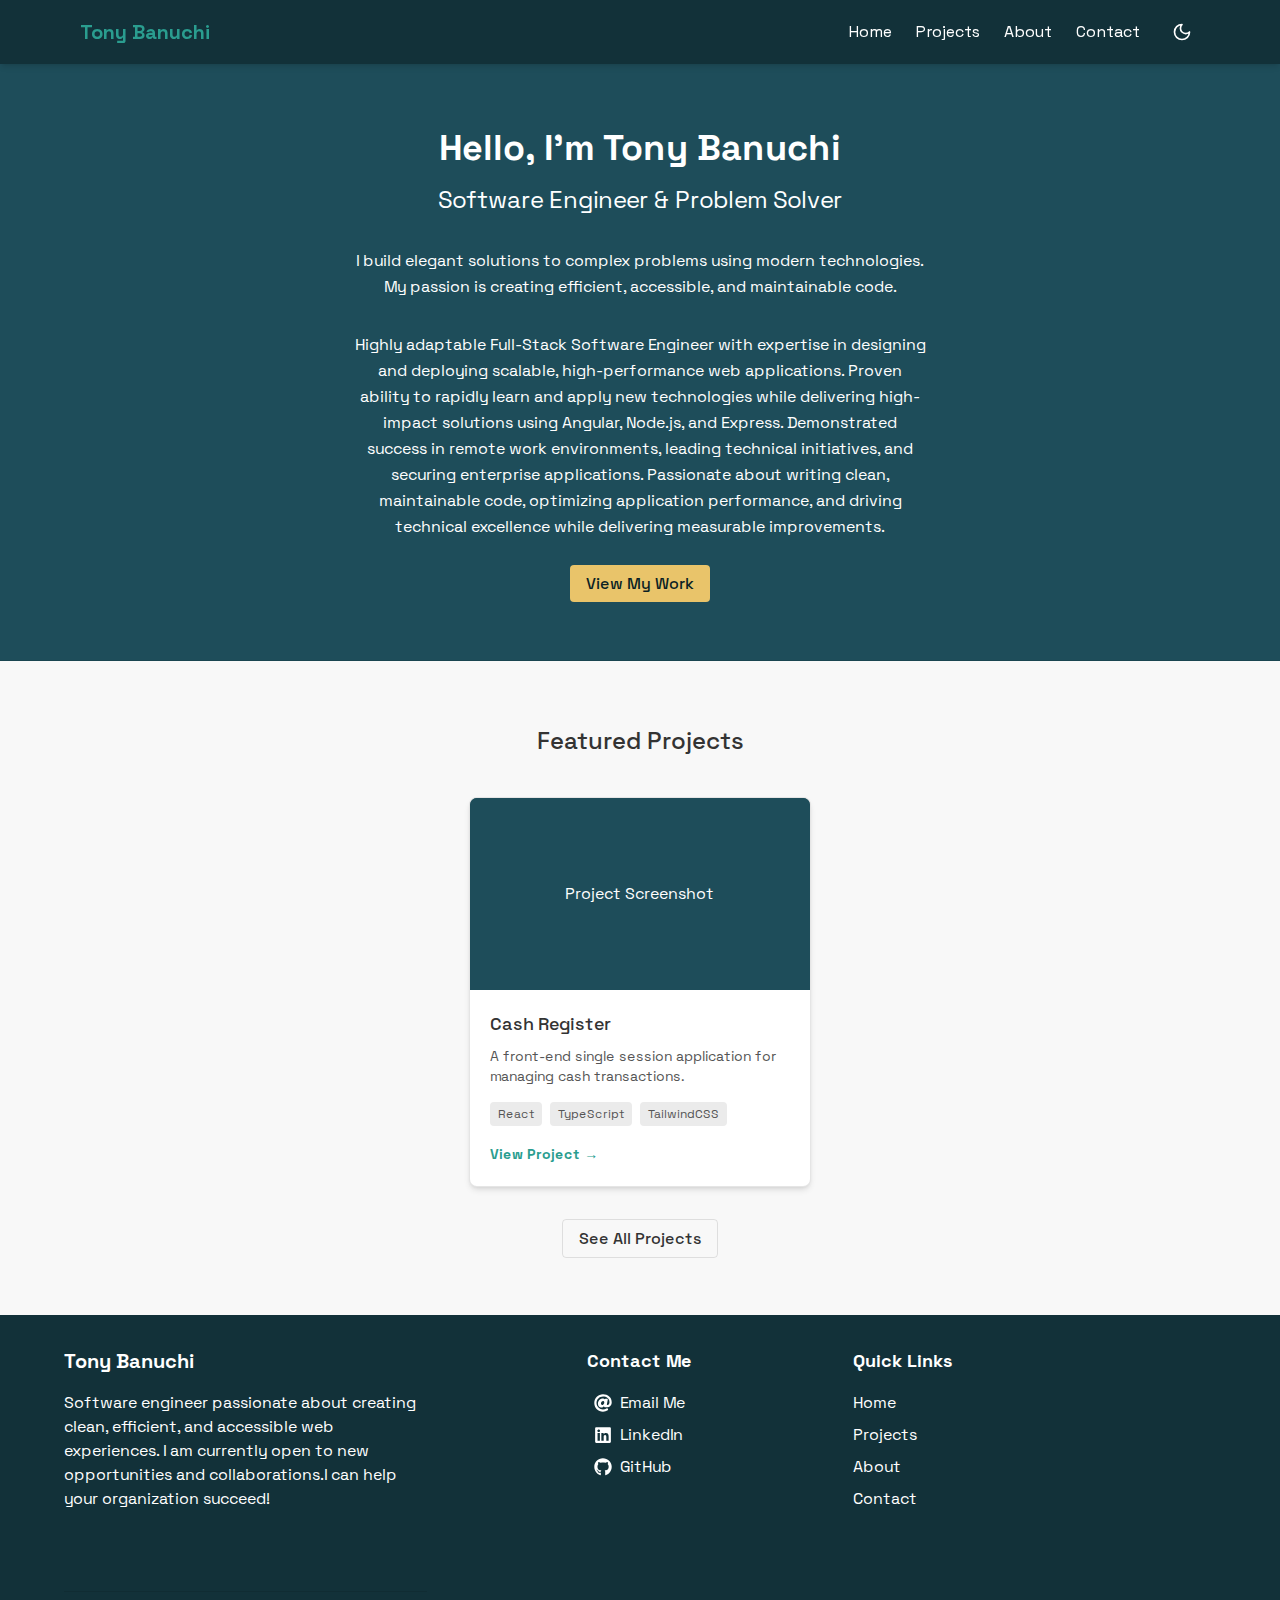
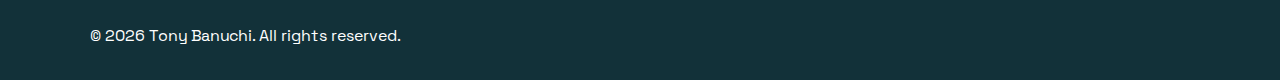
==== commit a46196f1: "2025-04-17: New Config rebuild attempt" ====
--- a/index.html
+++ b/index.html
@@ -1 +1 @@
-<!DOCTYPE html><html lang="en"><head><meta charSet="utf-8"/><meta name="viewport" content="width=device-width, initial-scale=1"/><link rel="stylesheet" href="/TonyBanuchi.github.io/_next/static/css/8c2b2a53333ebe85.css" data-precedence="next"/><link rel="preload" as="script" fetchPriority="low" href="/TonyBanuchi.github.io/_next/static/chunks/webpack-43b6b9910e3d8eea.js"/><script src="/TonyBanuchi.github.io/_next/static/chunks/4bd1b696-fd04e032ade27638.js" async=""></script><script src="/TonyBanuchi.github.io/_next/static/chunks/684-999fa0e688b60337.js" async=""></script><script src="/TonyBanuchi.github.io/_next/static/chunks/main-app-474e2ba3f96e4ae2.js" async=""></script><script src="/TonyBanuchi.github.io/_next/static/chunks/8e1d74a4-f59957605e98c645.js" async=""></script><script src="/TonyBanuchi.github.io/_next/static/chunks/874-8713cbcfa346a06d.js" async=""></script><script src="/TonyBanuchi.github.io/_next/static/chunks/app/layout-db35c5ff82520cd9.js" async=""></script><script src="/TonyBanuchi.github.io/_next/static/chunks/766-c456d8b85eeb0485.js" async=""></script><script src="/TonyBanuchi.github.io/_next/static/chunks/app/page-bf0f975dc7fe48f6.js" async=""></script><title>Tony Banuchi - Portfolio</title><meta name="description" content="Professional Portfolio for Tony Banuchi, Senior Full-Stack Software Engineer."/><link rel="icon" href="/TonyBanuchi.github.io/favicon.ico" type="image/x-icon" sizes="16x16"/><script src="/TonyBanuchi.github.io/_next/static/chunks/polyfills-42372ed130431b0a.js" noModule=""></script></head><body class="__variable_fbca5c __variable_7d7527"><div class="flex flex-col min-h-screen font-sans"><header class="sticky top-0 z-10 bg-brand-primary text-light-text-inverse dark:text-dark-text-primary shadow-md"><div class="max-w-6xl mx-auto px-4"><div class="flex justify-between items-center h-16"><a class="font-bold text-xl" href="/TonyBanuchi.github.io">Tony Banuchi</a><nav class="hidden md:flex items-center space-x-6"><a class="text-accent-secondary transition-colors" href="/TonyBanuchi.github.io">Home</a><a class="text-light-text-inverse dark:text-dark-text-primary hover:text-accent-secondary transition-colors" href="/TonyBanuchi.github.io/projects">Projects</a><a class="text-light-text-inverse dark:text-dark-text-primary hover:text-accent-secondary transition-colors" href="/TonyBanuchi.github.io/about">About</a><a class="text-light-text-inverse dark:text-dark-text-primary hover:text-accent-secondary transition-colors" href="/TonyBanuchi.github.io/contact">Contact</a><button class="p-2 rounded-full hover:bg-brand-secondary transition-colors" aria-label="Switch to dark mode"><svg xmlns="http://www.w3.org/2000/svg" width="20" height="20" viewBox="0 0 24 24" fill="none" stroke="currentColor" stroke-width="2" stroke-linecap="round" stroke-linejoin="round" class="lucide lucide-moon"><path d="M12 3a6 6 0 0 0 9 9 9 9 0 1 1-9-9Z"></path></svg></button></nav><div class="flex items-center md:hidden"><button class="p-2 mr-2 rounded-full hover:bg-brand-secondary transition-colors" aria-label="Switch to dark mode"><svg xmlns="http://www.w3.org/2000/svg" width="20" height="20" viewBox="0 0 24 24" fill="none" stroke="currentColor" stroke-width="2" stroke-linecap="round" stroke-linejoin="round" class="lucide lucide-moon"><path d="M12 3a6 6 0 0 0 9 9 9 9 0 1 1-9-9Z"></path></svg></button><button class="p-2 rounded-full hover:bg-brand-secondary transition-colors" aria-label="Open menu"><svg xmlns="http://www.w3.org/2000/svg" width="24" height="24" viewBox="0 0 24 24" fill="none" stroke="currentColor" stroke-width="2" stroke-linecap="round" stroke-linejoin="round" class="lucide lucide-menu"><line x1="4" x2="20" y1="12" y2="12"></line><line x1="4" x2="20" y1="6" y2="6"></line><line x1="4" x2="20" y1="18" y2="18"></line></svg></button></div></div></div></header><div class="flex-grow"><main><section class="py-16 px-5 text-center bg-brand-secondary dark:bg-brand-dark text-light-text-inverse dark:text-dark-text-primary border-b border-light-state-border dark:border-dark-state-border"><h1 class="text-4xl font-bold mb-4">Hello, I&#x27;m Tony Banuchi</h1><h2 class="text-2xl font-normal mb-8 text-light-text-inverse dark:text-dark-text-secondary">Software Engineer &amp; Problem Solver</h2><p class="max-w-xl mx-auto mb-8 leading-relaxed text-light-text-inverse dark:text-dark-text-secondary">I build elegant solutions to complex problems using modern technologies. My passion is creating efficient, accessible, and maintainable code.</p><p class="max-w-xl mx-auto mb-8 leading-relaxed text-light-text-inverse dark:text-dark-text-secondary">Highly adaptable Full-Stack Software Engineer with expertise in designing and deploying scalable, high-performance web applications. Proven ability to rapidly learn and apply new technologies while delivering high-impact solutions using Angular, Node.js, and Express. Demonstrated success in remote work environments, leading technical initiatives, and securing enterprise applications. Passionate about writing clean, maintainable code, optimizing application performance, and driving technical excellence while delivering measurable improvements.</p><a class="btn btn-primary" href="/TonyBanuchi.github.io/projects">View My Work</a></section><section class="py-16 px-5 bg-light-surface-main dark:bg-brand-primary"><h2 class="text-2xl text-center mb-10 text-light-text-primary dark:text-dark-text-primary">Featured Projects</h2><div class="flex flex-wrap justify-center gap-6 max-w-5xl mx-auto"><div class="w-full md:w-5/12 lg:w-1/3"><div class="card"><div class="h-48 bg-brand-secondary flex items-center justify-center text-light-text-inverse"><div class="text-center text- p-4 relative w-full h-full content-center" style="background-color:#1E4D5A">Project Screenshot</div></div><div class="p-5"><h3 class="text-lg font-medium mb-2 text-light-text-primary dark:text-dark-text-primary">Cash Register</h3><p class="text-sm mb-4 text-light-text-secondary dark:text-dark-text-secondary">A front-end single session application for managing cash transactions.</p><div class="flex flex-wrap gap-2 mb-4"><span class="px-2 py-1 text-xs rounded bg-light-surface-muted dark:bg-dark-surface-muted text-light-text-secondary dark:text-dark-text-secondary">React</span><span class="px-2 py-1 text-xs rounded bg-light-surface-muted dark:bg-dark-surface-muted text-light-text-secondary dark:text-dark-text-secondary">TypeScript</span><span class="px-2 py-1 text-xs rounded bg-light-surface-muted dark:bg-dark-surface-muted text-light-text-secondary dark:text-dark-text-secondary">TailwindCSS</span></div><a class="inline-block font-bold text-sm text-accent-secondary hover:underline" href="/TonyBanuchi.github.io/projects/CashRegister">View Project →</a></div></div></div></div><div class="text-center mt-10"><a class="btn btn-outline" href="/TonyBanuchi.github.io/projects">See All Projects</a></div></section></main></div><footer class="py-8 px-4 bg-brand-primary text-light-text-inverse dark:text-dark-text-primary"><div class="max-w-6xl mx-auto"><div class="grid grid-cols-1 md:grid-cols-3 gap-8"><div><h3 class="text-xl font-bold mb-4">Tony Banuchi</h3><p class="text-light-text-inverse dark:text-dark-text-secondary mb-4">Software engineer passionate about creating clean, efficient, and accessible web experiences. I am currently open to new opportunities and collaborations.I can help your organization succeed!</p></div><div class="justify-items-start md:justify-items-center"><h3 class="text-lg font-bold mb-4">Contact Me</h3><div class="flex flex-col space-y-2"><a href="mailto:tony.banuchi@gmail.com" target="_blank" class="flex items-center gap-2 text-light-text-inverse dark:text-dark-text-secondary hover:text-accent-secondary transition-colors"><svg stroke="currentColor" fill="currentColor" stroke-width="0" viewBox="0 0 512 512" height="18" width="18" xmlns="http://www.w3.org/2000/svg"><path d="M256 8C118.941 8 8 118.919 8 256c0 137.059 110.919 248 248 248 48.154 0 95.342-14.14 135.408-40.223 12.005-7.815 14.625-24.288 5.552-35.372l-10.177-12.433c-7.671-9.371-21.179-11.667-31.373-5.129C325.92 429.757 291.314 440 256 440c-101.458 0-184-82.542-184-184S154.542 72 256 72c100.139 0 184 57.619 184 160 0 38.786-21.093 79.742-58.17 83.693-17.349-.454-16.91-12.857-13.476-30.024l23.433-121.11C394.653 149.75 383.308 136 368.225 136h-44.981a13.518 13.518 0 0 0-13.432 11.993l-.01.092c-14.697-17.901-40.448-21.775-59.971-21.775-74.58 0-137.831 62.234-137.831 151.46 0 65.303 36.785 105.87 96 105.87 26.984 0 57.369-15.637 74.991-38.333 9.522 34.104 40.613 34.103 70.71 34.103C462.609 379.41 504 307.798 504 232 504 95.653 394.023 8 256 8zm-21.68 304.43c-22.249 0-36.07-15.623-36.07-40.771 0-44.993 30.779-72.729 58.63-72.729 22.292 0 35.601 15.241 35.601 40.77 0 45.061-33.875 72.73-58.161 72.73z"></path></svg><span>Email Me</span></a><a href="https://www.linkedin.com/in/tony-banuchi-developer/" target="_blank" rel="noopener noreferrer" class="flex items-center gap-2 text-light-text-inverse dark:text-dark-text-secondary hover:text-accent-secondary transition-colors"><svg stroke="currentColor" fill="currentColor" stroke-width="0" viewBox="0 0 448 512" height="18" width="18" xmlns="http://www.w3.org/2000/svg"><path d="M416 32H31.9C14.3 32 0 46.5 0 64.3v383.4C0 465.5 14.3 480 31.9 480H416c17.6 0 32-14.5 32-32.3V64.3c0-17.8-14.4-32.3-32-32.3zM135.4 416H69V202.2h66.5V416zm-33.2-243c-21.3 0-38.5-17.3-38.5-38.5S80.9 96 102.2 96c21.2 0 38.5 17.3 38.5 38.5 0 21.3-17.2 38.5-38.5 38.5zm282.1 243h-66.4V312c0-24.8-.5-56.7-34.5-56.7-34.6 0-39.9 27-39.9 54.9V416h-66.4V202.2h63.7v29.2h.9c8.9-16.8 30.6-34.5 62.9-34.5 67.2 0 79.7 44.3 79.7 101.9V416z"></path></svg><span>LinkedIn</span></a><a href="https://github.com/TonyBanuchi" target="_blank" rel="noopener noreferrer" class="flex items-center gap-2 text-light-text-inverse dark:text-dark-text-secondary hover:text-accent-secondary transition-colors"><svg stroke="currentColor" fill="currentColor" stroke-width="0" viewBox="0 0 496 512" height="18" width="18" xmlns="http://www.w3.org/2000/svg"><path d="M165.9 397.4c0 2-2.3 3.6-5.2 3.6-3.3.3-5.6-1.3-5.6-3.6 0-2 2.3-3.6 5.2-3.6 3-.3 5.6 1.3 5.6 3.6zm-31.1-4.5c-.7 2 1.3 4.3 4.3 4.9 2.6 1 5.6 0 6.2-2s-1.3-4.3-4.3-5.2c-2.6-.7-5.5.3-6.2 2.3zm44.2-1.7c-2.9.7-4.9 2.6-4.6 4.9.3 2 2.9 3.3 5.9 2.6 2.9-.7 4.9-2.6 4.6-4.6-.3-1.9-3-3.2-5.9-2.9zM244.8 8C106.1 8 0 113.3 0 252c0 110.9 69.8 205.8 169.5 239.2 12.8 2.3 17.3-5.6 17.3-12.1 0-6.2-.3-40.4-.3-61.4 0 0-70 15-84.7-29.8 0 0-11.4-29.1-27.8-36.6 0 0-22.9-15.7 1.6-15.4 0 0 24.9 2 38.6 25.8 21.9 38.6 58.6 27.5 72.9 20.9 2.3-16 8.8-27.1 16-33.7-55.9-6.2-112.3-14.3-112.3-110.5 0-27.5 7.6-41.3 23.6-58.9-2.6-6.5-11.1-33.3 2.6-67.9 20.9-6.5 69 27 69 27 20-5.6 41.5-8.5 62.8-8.5s42.8 2.9 62.8 8.5c0 0 48.1-33.6 69-27 13.7 34.7 5.2 61.4 2.6 67.9 16 17.7 25.8 31.5 25.8 58.9 0 96.5-58.9 104.2-114.8 110.5 9.2 7.9 17 22.9 17 46.4 0 33.7-.3 75.4-.3 83.6 0 6.5 4.6 14.4 17.3 12.1C428.2 457.8 496 362.9 496 252 496 113.3 383.5 8 244.8 8zM97.2 352.9c-1.3 1-1 3.3.7 5.2 1.6 1.6 3.9 2.3 5.2 1 1.3-1 1-3.3-.7-5.2-1.6-1.6-3.9-2.3-5.2-1zm-10.8-8.1c-.7 1.3.3 2.9 2.3 3.9 1.6 1 3.6.7 4.3-.7.7-1.3-.3-2.9-2.3-3.9-2-.6-3.6-.3-4.3.7zm32.4 35.6c-1.6 1.3-1 4.3 1.3 6.2 2.3 2.3 5.2 2.6 6.5 1 1.3-1.3.7-4.3-1.3-6.2-2.2-2.3-5.2-2.6-6.5-1zm-11.4-14.7c-1.6 1-1.6 3.6 0 5.9 1.6 2.3 4.3 3.3 5.6 2.3 1.6-1.3 1.6-3.9 0-6.2-1.4-2.3-4-3.3-5.6-2z"></path></svg><span>GitHub</span></a></div></div><div><h3 class="text-lg font-bold mb-4">Quick Links</h3><nav class="flex flex-col space-y-2"><a class="text-light-text-inverse dark:text-dark-text-secondary hover:text-accent-secondary transition-colors" href="/TonyBanuchi.github.io">Home</a><a class="text-light-text-inverse dark:text-dark-text-secondary hover:text-accent-secondary transition-colors" href="/TonyBanuchi.github.io/projects">Projects</a><a class="text-light-text-inverse dark:text-dark-text-secondary hover:text-accent-secondary transition-colors" href="/TonyBanuchi.github.io/about">About</a><a class="text-light-text-inverse dark:text-dark-text-secondary hover:text-accent-secondary transition-colors" href="/TonyBanuchi.github.io/contact">Contact</a></nav></div><div class="border-t border-light-state-border dark:border-dark-state-border mt-8 pt-8 text-center text-light-text-inverse dark:text-dark-text-secondary"><p>© <!-- -->2025<!-- --> Tony Banuchi. All rights reserved.</p></div></div></div></footer></div><script src="/TonyBanuchi.github.io/_next/static/chunks/webpack-43b6b9910e3d8eea.js" async=""></script><script>(self.__next_f=self.__next_f||[]).push([0])</script><script>self.__next_f.push([1,"1:\"$Sreact.fragment\"\n2:I[4052,[\"711\",\"static/chunks/8e1d74a4-f59957605e98c645.js\",\"874\",\"static/chunks/874-8713cbcfa346a06d.js\",\"177\",\"static/chunks/app/layout-db35c5ff82520cd9.js\"],\"default\"]\n3:I[2936,[\"711\",\"static/chunks/8e1d74a4-f59957605e98c645.js\",\"874\",\"static/chunks/874-8713cbcfa346a06d.js\",\"177\",\"static/chunks/app/layout-db35c5ff82520cd9.js\"],\"default\"]\n4:I[7555,[],\"\"]\n5:I[1295,[],\"\"]\n6:I[6874,[\"874\",\"static/chunks/874-8713cbcfa346a06d.js\",\"766\",\"static/chunks/766-c456d8b85eeb0485.js\",\"974\",\"static/chunks/app/page-bf0f975dc7fe48f6.js\"],\"\"]\n7:I[8460,[\"874\",\"static/chunks/874-8713cbcfa346a06d.js\",\"766\",\"static/chunks/766-c456d8b85eeb0485.js\",\"974\",\"static/chunks/app/page-bf0f975dc7fe48f6.js\"],\"ProjectCard\"]\n8:I[9665,[],\"OutletBoundary\"]\nb:I[9665,[],\"ViewportBoundary\"]\nd:I[9665,[],\"MetadataBoundary\"]\nf:I[6614,[],\"\"]\n:HL[\"/TonyBanuchi.github.io/_next/static/css/8c2b2a53333ebe85.css\",\"style\"]\n"])</script><script>self.__next_f.push([1,"0:{\"P\":null,\"b\":\"n7At_PN_llnLeKEmNKTYa\",\"p\":\"/TonyBanuchi.github.io\",\"c\":[\"\",\"\"],\"i\":false,\"f\":[[[\"\",{\"children\":[\"__PAGE__\",{}]},\"$undefined\",\"$undefined\",true],[\"\",[\"$\",\"$1\",\"c\",{\"children\":[[[\"$\",\"link\",\"0\",{\"rel\":\"stylesheet\",\"href\":\"/TonyBanuchi.github.io/_next/static/css/8c2b2a53333ebe85.css\",\"precedence\":\"next\",\"crossOrigin\":\"$undefined\",\"nonce\":\"$undefined\"}]],[\"$\",\"html\",null,{\"lang\":\"en\",\"children\":[\"$\",\"body\",null,{\"className\":\"__variable_fbca5c __variable_7d7527\",\"children\":[\"$\",\"$L2\",null,{\"children\":[\"$\",\"$L3\",null,{\"children\":[\"$\",\"$L4\",null,{\"parallelRouterKey\":\"children\",\"error\":\"$undefined\",\"errorStyles\":\"$undefined\",\"errorScripts\":\"$undefined\",\"template\":[\"$\",\"$L5\",null,{}],\"templateStyles\":\"$undefined\",\"templateScripts\":\"$undefined\",\"notFound\":[[[\"$\",\"title\",null,{\"children\":\"404: This page could not be found.\"}],[\"$\",\"div\",null,{\"style\":{\"fontFamily\":\"system-ui,\\\"Segoe UI\\\",Roboto,Helvetica,Arial,sans-serif,\\\"Apple Color Emoji\\\",\\\"Segoe UI Emoji\\\"\",\"height\":\"100vh\",\"textAlign\":\"center\",\"display\":\"flex\",\"flexDirection\":\"column\",\"alignItems\":\"center\",\"justifyContent\":\"center\"},\"children\":[\"$\",\"div\",null,{\"children\":[[\"$\",\"style\",null,{\"dangerouslySetInnerHTML\":{\"__html\":\"body{color:#000;background:#fff;margin:0}.next-error-h1{border-right:1px solid rgba(0,0,0,.3)}@media (prefers-color-scheme:dark){body{color:#fff;background:#000}.next-error-h1{border-right:1px solid rgba(255,255,255,.3)}}\"}}],[\"$\",\"h1\",null,{\"className\":\"next-error-h1\",\"style\":{\"display\":\"inline-block\",\"margin\":\"0 20px 0 0\",\"padding\":\"0 23px 0 0\",\"fontSize\":24,\"fontWeight\":500,\"verticalAlign\":\"top\",\"lineHeight\":\"49px\"},\"children\":404}],[\"$\",\"div\",null,{\"style\":{\"display\":\"inline-block\"},\"children\":[\"$\",\"h2\",null,{\"style\":{\"fontSize\":14,\"fontWeight\":400,\"lineHeight\":\"49px\",\"margin\":0},\"children\":\"This page could not be found.\"}]}]]}]}]],[]],\"forbidden\":\"$undefined\",\"unauthorized\":\"$undefined\"}]}]}]}]}]]}],{\"children\":[\"__PAGE__\",[\"$\",\"$1\",\"c\",{\"children\":[[\"$\",\"main\",null,{\"children\":[[\"$\",\"section\",null,{\"className\":\"py-16 px-5 text-center bg-brand-secondary dark:bg-brand-dark text-light-text-inverse dark:text-dark-text-primary border-b border-light-state-border dark:border-dark-state-border\",\"children\":[[\"$\",\"h1\",null,{\"className\":\"text-4xl font-bold mb-4\",\"children\":\"Hello, I'm Tony Banuchi\"}],[\"$\",\"h2\",null,{\"className\":\"text-2xl font-normal mb-8 text-light-text-inverse dark:text-dark-text-secondary\",\"children\":\"Software Engineer \u0026 Problem Solver\"}],[\"$\",\"p\",null,{\"className\":\"max-w-xl mx-auto mb-8 leading-relaxed text-light-text-inverse dark:text-dark-text-secondary\",\"children\":\"I build elegant solutions to complex problems using modern technologies. My passion is creating efficient, accessible, and maintainable code.\"}],[\"$\",\"p\",null,{\"className\":\"max-w-xl mx-auto mb-8 leading-relaxed text-light-text-inverse dark:text-dark-text-secondary\",\"children\":\"Highly adaptable Full-Stack Software Engineer with expertise in designing and deploying scalable, high-performance web applications. Proven ability to rapidly learn and apply new technologies while delivering high-impact solutions using Angular, Node.js, and Express. Demonstrated success in remote work environments, leading technical initiatives, and securing enterprise applications. Passionate about writing clean, maintainable code, optimizing application performance, and driving technical excellence while delivering measurable improvements.\"}],[\"$\",\"$L6\",null,{\"href\":\"/projects\",\"className\":\"btn btn-primary\",\"children\":\"View My Work\"}]]}],[\"$\",\"section\",null,{\"className\":\"py-16 px-5 bg-light-surface-main dark:bg-brand-primary\",\"children\":[[\"$\",\"h2\",null,{\"className\":\"text-2xl text-center mb-10 text-light-text-primary dark:text-dark-text-primary\",\"children\":\"Featured Projects\"}],[\"$\",\"div\",null,{\"className\":\"flex flex-wrap justify-center gap-6 max-w-5xl mx-auto\",\"children\":[[\"$\",\"div\",\"CashRegister\",{\"className\":\"w-full md:w-5/12 lg:w-1/3\",\"children\":[\"$\",\"$L7\",null,{\"id\":\"CashRegister\",\"title\":\"Cash Register\",\"description\":\"A front-end single session application for managing cash transactions.\",\"technologies\":[\"React\",\"TypeScript\",\"TailwindCSS\"],\"imageColor\":\"#1E4D5A\",\"imageUrl\":\"$undefined\"}]}]]}],[\"$\",\"div\",null,{\"className\":\"text-center mt-10\",\"children\":[\"$\",\"$L6\",null,{\"href\":\"/projects\",\"className\":\"btn btn-outline\",\"children\":\"See All Projects\"}]}]]}]]}],\"$undefined\",null,[\"$\",\"$L8\",null,{\"children\":[\"$L9\",\"$La\",null]}]]}],{},null,false]},null,false],[\"$\",\"$1\",\"h\",{\"children\":[null,[\"$\",\"$1\",\"R0Am2sClh0r5E3uuh4WeR\",{\"children\":[[\"$\",\"$Lb\",null,{\"children\":\"$Lc\"}],null]}],[\"$\",\"$Ld\",null,{\"children\":\"$Le\"}]]}],false]],\"m\":\"$undefined\",\"G\":[\"$f\",\"$undefined\"],\"s\":false,\"S\":true}\n"])</script><script>self.__next_f.push([1,"c:[[\"$\",\"meta\",\"0\",{\"charSet\":\"utf-8\"}],[\"$\",\"meta\",\"1\",{\"name\":\"viewport\",\"content\":\"width=device-width, initial-scale=1\"}]]\n9:null\n"])</script><script>self.__next_f.push([1,"a:null\ne:[[\"$\",\"title\",\"0\",{\"children\":\"Tony Banuchi - Portfolio\"}],[\"$\",\"meta\",\"1\",{\"name\":\"description\",\"content\":\"Professional Portfolio for Tony Banuchi, Senior Full-Stack Software Engineer.\"}],[\"$\",\"link\",\"2\",{\"rel\":\"icon\",\"href\":\"/TonyBanuchi.github.io/favicon.ico\",\"type\":\"image/x-icon\",\"sizes\":\"16x16\"}]]\n"])</script></body></html>+<!DOCTYPE html><html lang="en"><head><meta charSet="utf-8"/><meta name="viewport" content="width=device-width, initial-scale=1"/><link rel="stylesheet" href="/_next/static/css/cf75fc223ba35431.css" data-precedence="next"/><link rel="preload" as="script" fetchPriority="low" href="/_next/static/chunks/webpack-3da8213581268bb0.js"/><script src="/_next/static/chunks/4bd1b696-4fb8d8afcd5437e5.js" async=""></script><script src="/_next/static/chunks/684-138075333639d3c6.js" async=""></script><script src="/_next/static/chunks/main-app-474e2ba3f96e4ae2.js" async=""></script><script src="/_next/static/chunks/8e1d74a4-f59957605e98c645.js" async=""></script><script src="/_next/static/chunks/874-8713cbcfa346a06d.js" async=""></script><script src="/_next/static/chunks/app/layout-d4ba2fd71bde930f.js" async=""></script><script src="/_next/static/chunks/766-9a104db814fbc71e.js" async=""></script><script src="/_next/static/chunks/app/page-bf0f975dc7fe48f6.js" async=""></script><title>Tony Banuchi - Portfolio</title><meta name="description" content="Professional Portfolio for Tony Banuchi, Senior Full-Stack Software Engineer."/><link rel="icon" href="/favicon.ico" type="image/x-icon" sizes="16x16"/><script src="/_next/static/chunks/polyfills-42372ed130431b0a.js" noModule=""></script></head><body class="__variable_bc0dcf __variable_33c22e"><div class="flex flex-col min-h-screen font-sans"><header class="sticky top-0 z-10 bg-brand-primary text-light-text-inverse dark:text-dark-text-primary shadow-md"><div class="max-w-6xl mx-auto px-4"><div class="flex justify-between items-center h-16"><a class="font-bold text-xl" href="/">Tony Banuchi</a><nav class="hidden md:flex items-center space-x-6"><a class="text-accent-secondary transition-colors" href="/">Home</a><a class="text-light-text-inverse dark:text-dark-text-primary hover:text-accent-secondary transition-colors" href="/projects">Projects</a><a class="text-light-text-inverse dark:text-dark-text-primary hover:text-accent-secondary transition-colors" href="/about">About</a><a class="text-light-text-inverse dark:text-dark-text-primary hover:text-accent-secondary transition-colors" href="/contact">Contact</a><button class="p-2 rounded-full hover:bg-brand-secondary transition-colors" aria-label="Switch to dark mode"><svg xmlns="http://www.w3.org/2000/svg" width="20" height="20" viewBox="0 0 24 24" fill="none" stroke="currentColor" stroke-width="2" stroke-linecap="round" stroke-linejoin="round" class="lucide lucide-moon"><path d="M12 3a6 6 0 0 0 9 9 9 9 0 1 1-9-9Z"></path></svg></button></nav><div class="flex items-center md:hidden"><button class="p-2 mr-2 rounded-full hover:bg-brand-secondary transition-colors" aria-label="Switch to dark mode"><svg xmlns="http://www.w3.org/2000/svg" width="20" height="20" viewBox="0 0 24 24" fill="none" stroke="currentColor" stroke-width="2" stroke-linecap="round" stroke-linejoin="round" class="lucide lucide-moon"><path d="M12 3a6 6 0 0 0 9 9 9 9 0 1 1-9-9Z"></path></svg></button><button class="p-2 rounded-full hover:bg-brand-secondary transition-colors" aria-label="Open menu"><svg xmlns="http://www.w3.org/2000/svg" width="24" height="24" viewBox="0 0 24 24" fill="none" stroke="currentColor" stroke-width="2" stroke-linecap="round" stroke-linejoin="round" class="lucide lucide-menu"><line x1="4" x2="20" y1="12" y2="12"></line><line x1="4" x2="20" y1="6" y2="6"></line><line x1="4" x2="20" y1="18" y2="18"></line></svg></button></div></div></div></header><div class="flex-grow"><main><section class="py-16 px-5 text-center bg-brand-secondary dark:bg-brand-dark text-light-text-inverse dark:text-dark-text-primary border-b border-light-state-border dark:border-dark-state-border"><h1 class="text-4xl font-bold mb-4">Hello, I&#x27;m Tony Banuchi</h1><h2 class="text-2xl font-normal mb-8 text-light-text-inverse dark:text-dark-text-secondary">Software Engineer &amp; Problem Solver</h2><p class="max-w-xl mx-auto mb-8 leading-relaxed text-light-text-inverse dark:text-dark-text-secondary">I build elegant solutions to complex problems using modern technologies. My passion is creating efficient, accessible, and maintainable code.</p><p class="max-w-xl mx-auto mb-8 leading-relaxed text-light-text-inverse dark:text-dark-text-secondary">Highly adaptable Full-Stack Software Engineer with expertise in designing and deploying scalable, high-performance web applications. Proven ability to rapidly learn and apply new technologies while delivering high-impact solutions using Angular, Node.js, and Express. Demonstrated success in remote work environments, leading technical initiatives, and securing enterprise applications. Passionate about writing clean, maintainable code, optimizing application performance, and driving technical excellence while delivering measurable improvements.</p><a class="btn btn-primary" href="/projects">View My Work</a></section><section class="py-16 px-5 bg-light-surface-main dark:bg-brand-primary"><h2 class="text-2xl text-center mb-10 text-light-text-primary dark:text-dark-text-primary">Featured Projects</h2><div class="flex flex-wrap justify-center gap-6 max-w-5xl mx-auto"><div class="w-full md:w-5/12 lg:w-1/3"><div class="card"><div class="h-48 bg-brand-secondary flex items-center justify-center text-light-text-inverse"><div class="text-center text- p-4 relative w-full h-full content-center" style="background-color:#1E4D5A">Project Screenshot</div></div><div class="p-5"><h3 class="text-lg font-medium mb-2 text-light-text-primary dark:text-dark-text-primary">Cash Register</h3><p class="text-sm mb-4 text-light-text-secondary dark:text-dark-text-secondary">A front-end single session application for managing cash transactions.</p><div class="flex flex-wrap gap-2 mb-4"><span class="px-2 py-1 text-xs rounded bg-light-surface-muted dark:bg-dark-surface-muted text-light-text-secondary dark:text-dark-text-secondary">React</span><span class="px-2 py-1 text-xs rounded bg-light-surface-muted dark:bg-dark-surface-muted text-light-text-secondary dark:text-dark-text-secondary">TypeScript</span><span class="px-2 py-1 text-xs rounded bg-light-surface-muted dark:bg-dark-surface-muted text-light-text-secondary dark:text-dark-text-secondary">TailwindCSS</span></div><a class="inline-block font-bold text-sm text-accent-secondary hover:underline" href="/projects/CashRegister">View Project →</a></div></div></div></div><div class="text-center mt-10"><a class="btn btn-outline" href="/projects">See All Projects</a></div></section></main></div><footer class="py-8 px-4 bg-brand-primary text-light-text-inverse dark:text-dark-text-primary"><div class="max-w-6xl mx-auto"><div class="grid grid-cols-1 md:grid-cols-3 gap-8"><div><h3 class="text-xl font-bold mb-4">Tony Banuchi</h3><p class="text-light-text-inverse dark:text-dark-text-secondary mb-4">Software engineer passionate about creating clean, efficient, and accessible web experiences. I am currently open to new opportunities and collaborations.I can help your organization succeed!</p></div><div class="justify-items-start md:justify-items-center"><h3 class="text-lg font-bold mb-4">Contact Me</h3><div class="flex flex-col space-y-2"><a href="mailto:tony.banuchi@gmail.com" target="_blank" class="flex items-center gap-2 text-light-text-inverse dark:text-dark-text-secondary hover:text-accent-secondary transition-colors"><svg stroke="currentColor" fill="currentColor" stroke-width="0" viewBox="0 0 512 512" height="18" width="18" xmlns="http://www.w3.org/2000/svg"><path d="M256 8C118.941 8 8 118.919 8 256c0 137.059 110.919 248 248 248 48.154 0 95.342-14.14 135.408-40.223 12.005-7.815 14.625-24.288 5.552-35.372l-10.177-12.433c-7.671-9.371-21.179-11.667-31.373-5.129C325.92 429.757 291.314 440 256 440c-101.458 0-184-82.542-184-184S154.542 72 256 72c100.139 0 184 57.619 184 160 0 38.786-21.093 79.742-58.17 83.693-17.349-.454-16.91-12.857-13.476-30.024l23.433-121.11C394.653 149.75 383.308 136 368.225 136h-44.981a13.518 13.518 0 0 0-13.432 11.993l-.01.092c-14.697-17.901-40.448-21.775-59.971-21.775-74.58 0-137.831 62.234-137.831 151.46 0 65.303 36.785 105.87 96 105.87 26.984 0 57.369-15.637 74.991-38.333 9.522 34.104 40.613 34.103 70.71 34.103C462.609 379.41 504 307.798 504 232 504 95.653 394.023 8 256 8zm-21.68 304.43c-22.249 0-36.07-15.623-36.07-40.771 0-44.993 30.779-72.729 58.63-72.729 22.292 0 35.601 15.241 35.601 40.77 0 45.061-33.875 72.73-58.161 72.73z"></path></svg><span>Email Me</span></a><a href="https://www.linkedin.com/in/tony-banuchi-developer/" target="_blank" rel="noopener noreferrer" class="flex items-center gap-2 text-light-text-inverse dark:text-dark-text-secondary hover:text-accent-secondary transition-colors"><svg stroke="currentColor" fill="currentColor" stroke-width="0" viewBox="0 0 448 512" height="18" width="18" xmlns="http://www.w3.org/2000/svg"><path d="M416 32H31.9C14.3 32 0 46.5 0 64.3v383.4C0 465.5 14.3 480 31.9 480H416c17.6 0 32-14.5 32-32.3V64.3c0-17.8-14.4-32.3-32-32.3zM135.4 416H69V202.2h66.5V416zm-33.2-243c-21.3 0-38.5-17.3-38.5-38.5S80.9 96 102.2 96c21.2 0 38.5 17.3 38.5 38.5 0 21.3-17.2 38.5-38.5 38.5zm282.1 243h-66.4V312c0-24.8-.5-56.7-34.5-56.7-34.6 0-39.9 27-39.9 54.9V416h-66.4V202.2h63.7v29.2h.9c8.9-16.8 30.6-34.5 62.9-34.5 67.2 0 79.7 44.3 79.7 101.9V416z"></path></svg><span>LinkedIn</span></a><a href="https://github.com/TonyBanuchi" target="_blank" rel="noopener noreferrer" class="flex items-center gap-2 text-light-text-inverse dark:text-dark-text-secondary hover:text-accent-secondary transition-colors"><svg stroke="currentColor" fill="currentColor" stroke-width="0" viewBox="0 0 496 512" height="18" width="18" xmlns="http://www.w3.org/2000/svg"><path d="M165.9 397.4c0 2-2.3 3.6-5.2 3.6-3.3.3-5.6-1.3-5.6-3.6 0-2 2.3-3.6 5.2-3.6 3-.3 5.6 1.3 5.6 3.6zm-31.1-4.5c-.7 2 1.3 4.3 4.3 4.9 2.6 1 5.6 0 6.2-2s-1.3-4.3-4.3-5.2c-2.6-.7-5.5.3-6.2 2.3zm44.2-1.7c-2.9.7-4.9 2.6-4.6 4.9.3 2 2.9 3.3 5.9 2.6 2.9-.7 4.9-2.6 4.6-4.6-.3-1.9-3-3.2-5.9-2.9zM244.8 8C106.1 8 0 113.3 0 252c0 110.9 69.8 205.8 169.5 239.2 12.8 2.3 17.3-5.6 17.3-12.1 0-6.2-.3-40.4-.3-61.4 0 0-70 15-84.7-29.8 0 0-11.4-29.1-27.8-36.6 0 0-22.9-15.7 1.6-15.4 0 0 24.9 2 38.6 25.8 21.9 38.6 58.6 27.5 72.9 20.9 2.3-16 8.8-27.1 16-33.7-55.9-6.2-112.3-14.3-112.3-110.5 0-27.5 7.6-41.3 23.6-58.9-2.6-6.5-11.1-33.3 2.6-67.9 20.9-6.5 69 27 69 27 20-5.6 41.5-8.5 62.8-8.5s42.8 2.9 62.8 8.5c0 0 48.1-33.6 69-27 13.7 34.7 5.2 61.4 2.6 67.9 16 17.7 25.8 31.5 25.8 58.9 0 96.5-58.9 104.2-114.8 110.5 9.2 7.9 17 22.9 17 46.4 0 33.7-.3 75.4-.3 83.6 0 6.5 4.6 14.4 17.3 12.1C428.2 457.8 496 362.9 496 252 496 113.3 383.5 8 244.8 8zM97.2 352.9c-1.3 1-1 3.3.7 5.2 1.6 1.6 3.9 2.3 5.2 1 1.3-1 1-3.3-.7-5.2-1.6-1.6-3.9-2.3-5.2-1zm-10.8-8.1c-.7 1.3.3 2.9 2.3 3.9 1.6 1 3.6.7 4.3-.7.7-1.3-.3-2.9-2.3-3.9-2-.6-3.6-.3-4.3.7zm32.4 35.6c-1.6 1.3-1 4.3 1.3 6.2 2.3 2.3 5.2 2.6 6.5 1 1.3-1.3.7-4.3-1.3-6.2-2.2-2.3-5.2-2.6-6.5-1zm-11.4-14.7c-1.6 1-1.6 3.6 0 5.9 1.6 2.3 4.3 3.3 5.6 2.3 1.6-1.3 1.6-3.9 0-6.2-1.4-2.3-4-3.3-5.6-2z"></path></svg><span>GitHub</span></a></div></div><div><h3 class="text-lg font-bold mb-4">Quick Links</h3><nav class="flex flex-col space-y-2"><a class="text-light-text-inverse dark:text-dark-text-secondary hover:text-accent-secondary transition-colors" href="/">Home</a><a class="text-light-text-inverse dark:text-dark-text-secondary hover:text-accent-secondary transition-colors" href="/projects">Projects</a><a class="text-light-text-inverse dark:text-dark-text-secondary hover:text-accent-secondary transition-colors" href="/about">About</a><a class="text-light-text-inverse dark:text-dark-text-secondary hover:text-accent-secondary transition-colors" href="/contact">Contact</a></nav></div><div class="border-t border-light-state-border dark:border-dark-state-border mt-8 pt-8 text-center text-light-text-inverse dark:text-dark-text-secondary"><p>© <!-- -->2025<!-- --> Tony Banuchi. All rights reserved.</p></div></div></div></footer></div><script src="/_next/static/chunks/webpack-3da8213581268bb0.js" async=""></script><script>(self.__next_f=self.__next_f||[]).push([0])</script><script>self.__next_f.push([1,"1:\"$Sreact.fragment\"\n2:I[4052,[\"711\",\"static/chunks/8e1d74a4-f59957605e98c645.js\",\"874\",\"static/chunks/874-8713cbcfa346a06d.js\",\"177\",\"static/chunks/app/layout-d4ba2fd71bde930f.js\"],\"default\"]\n3:I[2936,[\"711\",\"static/chunks/8e1d74a4-f59957605e98c645.js\",\"874\",\"static/chunks/874-8713cbcfa346a06d.js\",\"177\",\"static/chunks/app/layout-d4ba2fd71bde930f.js\"],\"default\"]\n4:I[7555,[],\"\"]\n5:I[1295,[],\"\"]\n6:I[6874,[\"874\",\"static/chunks/874-8713cbcfa346a06d.js\",\"766\",\"static/chunks/766-9a104db814fbc71e.js\",\"974\",\"static/chunks/app/page-bf0f975dc7fe48f6.js\"],\"\"]\n7:I[8460,[\"874\",\"static/chunks/874-8713cbcfa346a06d.js\",\"766\",\"static/chunks/766-9a104db814fbc71e.js\",\"974\",\"static/chunks/app/page-bf0f975dc7fe48f6.js\"],\"ProjectCard\"]\n8:I[9665,[],\"OutletBoundary\"]\nb:I[9665,[],\"ViewportBoundary\"]\nd:I[9665,[],\"MetadataBoundary\"]\nf:I[6614,[],\"\"]\n:HL[\"/_next/static/css/cf75fc223ba35431.css\",\"style\"]\n"])</script><script>self.__next_f.push([1,"0:{\"P\":null,\"b\":\"kHy_IfhCQj7FCN-NBqZZO\",\"p\":\"\",\"c\":[\"\",\"\"],\"i\":false,\"f\":[[[\"\",{\"children\":[\"__PAGE__\",{}]},\"$undefined\",\"$undefined\",true],[\"\",[\"$\",\"$1\",\"c\",{\"children\":[[[\"$\",\"link\",\"0\",{\"rel\":\"stylesheet\",\"href\":\"/_next/static/css/cf75fc223ba35431.css\",\"precedence\":\"next\",\"crossOrigin\":\"$undefined\",\"nonce\":\"$undefined\"}]],[\"$\",\"html\",null,{\"lang\":\"en\",\"children\":[\"$\",\"body\",null,{\"className\":\"__variable_bc0dcf __variable_33c22e\",\"children\":[\"$\",\"$L2\",null,{\"children\":[\"$\",\"$L3\",null,{\"children\":[\"$\",\"$L4\",null,{\"parallelRouterKey\":\"children\",\"error\":\"$undefined\",\"errorStyles\":\"$undefined\",\"errorScripts\":\"$undefined\",\"template\":[\"$\",\"$L5\",null,{}],\"templateStyles\":\"$undefined\",\"templateScripts\":\"$undefined\",\"notFound\":[[[\"$\",\"title\",null,{\"children\":\"404: This page could not be found.\"}],[\"$\",\"div\",null,{\"style\":{\"fontFamily\":\"system-ui,\\\"Segoe UI\\\",Roboto,Helvetica,Arial,sans-serif,\\\"Apple Color Emoji\\\",\\\"Segoe UI Emoji\\\"\",\"height\":\"100vh\",\"textAlign\":\"center\",\"display\":\"flex\",\"flexDirection\":\"column\",\"alignItems\":\"center\",\"justifyContent\":\"center\"},\"children\":[\"$\",\"div\",null,{\"children\":[[\"$\",\"style\",null,{\"dangerouslySetInnerHTML\":{\"__html\":\"body{color:#000;background:#fff;margin:0}.next-error-h1{border-right:1px solid rgba(0,0,0,.3)}@media (prefers-color-scheme:dark){body{color:#fff;background:#000}.next-error-h1{border-right:1px solid rgba(255,255,255,.3)}}\"}}],[\"$\",\"h1\",null,{\"className\":\"next-error-h1\",\"style\":{\"display\":\"inline-block\",\"margin\":\"0 20px 0 0\",\"padding\":\"0 23px 0 0\",\"fontSize\":24,\"fontWeight\":500,\"verticalAlign\":\"top\",\"lineHeight\":\"49px\"},\"children\":404}],[\"$\",\"div\",null,{\"style\":{\"display\":\"inline-block\"},\"children\":[\"$\",\"h2\",null,{\"style\":{\"fontSize\":14,\"fontWeight\":400,\"lineHeight\":\"49px\",\"margin\":0},\"children\":\"This page could not be found.\"}]}]]}]}]],[]],\"forbidden\":\"$undefined\",\"unauthorized\":\"$undefined\"}]}]}]}]}]]}],{\"children\":[\"__PAGE__\",[\"$\",\"$1\",\"c\",{\"children\":[[\"$\",\"main\",null,{\"children\":[[\"$\",\"section\",null,{\"className\":\"py-16 px-5 text-center bg-brand-secondary dark:bg-brand-dark text-light-text-inverse dark:text-dark-text-primary border-b border-light-state-border dark:border-dark-state-border\",\"children\":[[\"$\",\"h1\",null,{\"className\":\"text-4xl font-bold mb-4\",\"children\":\"Hello, I'm Tony Banuchi\"}],[\"$\",\"h2\",null,{\"className\":\"text-2xl font-normal mb-8 text-light-text-inverse dark:text-dark-text-secondary\",\"children\":\"Software Engineer \u0026 Problem Solver\"}],[\"$\",\"p\",null,{\"className\":\"max-w-xl mx-auto mb-8 leading-relaxed text-light-text-inverse dark:text-dark-text-secondary\",\"children\":\"I build elegant solutions to complex problems using modern technologies. My passion is creating efficient, accessible, and maintainable code.\"}],[\"$\",\"p\",null,{\"className\":\"max-w-xl mx-auto mb-8 leading-relaxed text-light-text-inverse dark:text-dark-text-secondary\",\"children\":\"Highly adaptable Full-Stack Software Engineer with expertise in designing and deploying scalable, high-performance web applications. Proven ability to rapidly learn and apply new technologies while delivering high-impact solutions using Angular, Node.js, and Express. Demonstrated success in remote work environments, leading technical initiatives, and securing enterprise applications. Passionate about writing clean, maintainable code, optimizing application performance, and driving technical excellence while delivering measurable improvements.\"}],[\"$\",\"$L6\",null,{\"href\":\"/projects\",\"className\":\"btn btn-primary\",\"children\":\"View My Work\"}]]}],[\"$\",\"section\",null,{\"className\":\"py-16 px-5 bg-light-surface-main dark:bg-brand-primary\",\"children\":[[\"$\",\"h2\",null,{\"className\":\"text-2xl text-center mb-10 text-light-text-primary dark:text-dark-text-primary\",\"children\":\"Featured Projects\"}],[\"$\",\"div\",null,{\"className\":\"flex flex-wrap justify-center gap-6 max-w-5xl mx-auto\",\"children\":[[\"$\",\"div\",\"CashRegister\",{\"className\":\"w-full md:w-5/12 lg:w-1/3\",\"children\":[\"$\",\"$L7\",null,{\"id\":\"CashRegister\",\"title\":\"Cash Register\",\"description\":\"A front-end single session application for managing cash transactions.\",\"technologies\":[\"React\",\"TypeScript\",\"TailwindCSS\"],\"imageColor\":\"#1E4D5A\",\"imageUrl\":\"$undefined\"}]}]]}],[\"$\",\"div\",null,{\"className\":\"text-center mt-10\",\"children\":[\"$\",\"$L6\",null,{\"href\":\"/projects\",\"className\":\"btn btn-outline\",\"children\":\"See All Projects\"}]}]]}]]}],\"$undefined\",null,[\"$\",\"$L8\",null,{\"children\":[\"$L9\",\"$La\",null]}]]}],{},null,false]},null,false],[\"$\",\"$1\",\"h\",{\"children\":[null,[\"$\",\"$1\",\"2TexzPWXSYX2zt-6rS2lo\",{\"children\":[[\"$\",\"$Lb\",null,{\"children\":\"$Lc\"}],null]}],[\"$\",\"$Ld\",null,{\"children\":\"$Le\"}]]}],false]],\"m\":\"$undefined\",\"G\":[\"$f\",\"$undefined\"],\"s\":false,\"S\":true}\n"])</script><script>self.__next_f.push([1,"c:[[\"$\",\"meta\",\"0\",{\"charSet\":\"utf-8\"}],[\"$\",\"meta\",\"1\",{\"name\":\"viewport\",\"content\":\"width=device-width, initial-scale=1\"}]]\n9:null\n"])</script><script>self.__next_f.push([1,"a:null\ne:[[\"$\",\"title\",\"0\",{\"children\":\"Tony Banuchi - Portfolio\"}],[\"$\",\"meta\",\"1\",{\"name\":\"description\",\"content\":\"Professional Portfolio for Tony Banuchi, Senior Full-Stack Software Engineer.\"}],[\"$\",\"link\",\"2\",{\"rel\":\"icon\",\"href\":\"/favicon.ico\",\"type\":\"image/x-icon\",\"sizes\":\"16x16\"}]]\n"])</script></body></html>--- a/_next/static/css/cf75fc223ba35431.css
+++ b/_next/static/css/cf75fc223ba35431.css
@@ -0,0 +1,3 @@
+@font-face{font-family:Space Grotesk;font-style:normal;font-weight:300 700;font-display:swap;src:url(/_next/static/media/e1aab0933260df4d-s.woff2) format("woff2");unicode-range:u+0102-0103,u+0110-0111,u+0128-0129,u+0168-0169,u+01a0-01a1,u+01af-01b0,u+0300-0301,u+0303-0304,u+0308-0309,u+0323,u+0329,u+1ea0-1ef9,u+20ab}@font-face{font-family:Space Grotesk;font-style:normal;font-weight:300 700;font-display:swap;src:url(/_next/static/media/b7387a63dd068245-s.woff2) format("woff2");unicode-range:u+0100-02ba,u+02bd-02c5,u+02c7-02cc,u+02ce-02d7,u+02dd-02ff,u+0304,u+0308,u+0329,u+1d00-1dbf,u+1e00-1e9f,u+1ef2-1eff,u+2020,u+20a0-20ab,u+20ad-20c0,u+2113,u+2c60-2c7f,u+a720-a7ff}@font-face{font-family:Space Grotesk;font-style:normal;font-weight:300 700;font-display:swap;src:url(/_next/static/media/7cba1811e3c25a15-s.p.woff2) format("woff2");unicode-range:u+00??,u+0131,u+0152-0153,u+02bb-02bc,u+02c6,u+02da,u+02dc,u+0304,u+0308,u+0329,u+2000-206f,u+20ac,u+2122,u+2191,u+2193,u+2212,u+2215,u+feff,u+fffd}@font-face{font-family:Space Grotesk Fallback;src:local("Arial");ascent-override:89.71%;descent-override:26.62%;line-gap-override:0.00%;size-adjust:109.69%}.__className_bc0dcf{font-family:Space Grotesk,Space Grotesk Fallback;font-style:normal}.__variable_bc0dcf{--font-space-grotesk:"Space Grotesk","Space Grotesk Fallback"}@font-face{font-family:Space Mono;font-style:normal;font-weight:400;font-display:swap;src:url(/_next/static/media/ae822095a172cc5c-s.woff2) format("woff2");unicode-range:u+0102-0103,u+0110-0111,u+0128-0129,u+0168-0169,u+01a0-01a1,u+01af-01b0,u+0300-0301,u+0303-0304,u+0308-0309,u+0323,u+0329,u+1ea0-1ef9,u+20ab}@font-face{font-family:Space Mono;font-style:normal;font-weight:400;font-display:swap;src:url(/_next/static/media/3c70c5716f1730b3-s.woff2) format("woff2");unicode-range:u+0100-02ba,u+02bd-02c5,u+02c7-02cc,u+02ce-02d7,u+02dd-02ff,u+0304,u+0308,u+0329,u+1d00-1dbf,u+1e00-1e9f,u+1ef2-1eff,u+2020,u+20a0-20ab,u+20ad-20c0,u+2113,u+2c60-2c7f,u+a720-a7ff}@font-face{font-family:Space Mono;font-style:normal;font-weight:400;font-display:swap;src:url(/_next/static/media/fc727f226c737876-s.p.woff2) format("woff2");unicode-range:u+00??,u+0131,u+0152-0153,u+02bb-02bc,u+02c6,u+02da,u+02dc,u+0304,u+0308,u+0329,u+2000-206f,u+20ac,u+2122,u+2191,u+2193,u+2212,u+2215,u+feff,u+fffd}@font-face{font-family:Space Mono Fallback;src:local("Arial");ascent-override:81.58%;descent-override:26.30%;line-gap-override:0.00%;size-adjust:137.28%}.__className_33c22e{font-family:Space Mono,Space Mono Fallback;font-weight:400;font-style:normal}.__variable_33c22e{--font-space-mono:"Space Mono","Space Mono Fallback"}
+
+/*! tailwindcss v4.1.3 | MIT License | https://tailwindcss.com */@layer properties{@supports (((-webkit-hyphens:none)) and (not (margin-trim:inline))) or ((-moz-orient:inline) and (not (color:rgb(from red r g b)))){*,::backdrop,:after,:before{--tw-space-y-reverse:0;--tw-space-x-reverse:0;--tw-border-style:solid;--tw-leading:initial;--tw-font-weight:initial;--tw-shadow:0 0 #0000;--tw-shadow-color:initial;--tw-shadow-alpha:100%;--tw-inset-shadow:0 0 #0000;--tw-inset-shadow-color:initial;--tw-inset-shadow-alpha:100%;--tw-ring-color:initial;--tw-ring-shadow:0 0 #0000;--tw-inset-ring-color:initial;--tw-inset-ring-shadow:0 0 #0000;--tw-ring-inset:initial;--tw-ring-offset-width:0px;--tw-ring-offset-color:#fff;--tw-ring-offset-shadow:0 0 #0000;--tw-duration:initial;--tw-backdrop-blur:initial;--tw-backdrop-brightness:initial;--tw-backdrop-contrast:initial;--tw-backdrop-grayscale:initial;--tw-backdrop-hue-rotate:initial;--tw-backdrop-invert:initial;--tw-backdrop-opacity:initial;--tw-backdrop-saturate:initial;--tw-backdrop-sepia:initial}}}@layer theme{:host,:root{--spacing:.25rem;--container-xl:36rem;--container-5xl:64rem;--container-6xl:72rem;--text-xs:.75rem;--text-xs--line-height:calc(1/.75);--text-sm:.875rem;--text-sm--line-height:calc(1.25/.875);--text-lg:1.125rem;--text-lg--line-height:calc(1.75/1.125);--text-xl:1.25rem;--text-xl--line-height:calc(1.75/1.25);--text-2xl:1.5rem;--text-2xl--line-height:calc(2/1.5);--text-3xl:1.875rem;--text-3xl--line-height:calc(2.25/1.875);--text-4xl:2.25rem;--text-4xl--line-height:calc(2.5/2.25);--font-weight-normal:400;--font-weight-medium:500;--font-weight-bold:700;--leading-relaxed:1.625;--radius-lg:.5rem;--default-transition-duration:.15s;--default-transition-timing-function:cubic-bezier(.4,0,.2,1);--default-font-family:var(--font-space-grotesk);--default-mono-font-family:var(--font-space-mono)}}@layer base{*,::backdrop,:after,:before{box-sizing:border-box;border:0 solid;margin:0;padding:0}::file-selector-button{box-sizing:border-box;border:0 solid;margin:0;padding:0}:host,html{-webkit-text-size-adjust:100%;tab-size:4;line-height:1.5;font-family:var(--default-font-family,ui-sans-serif,system-ui,sans-serif,"Apple Color Emoji","Segoe UI Emoji","Segoe UI Symbol","Noto Color Emoji");font-feature-settings:var(--default-font-feature-settings,normal);font-variation-settings:var(--default-font-variation-settings,normal);-webkit-tap-highlight-color:transparent}hr{height:0;color:inherit;border-top-width:1px}abbr:where([title]){-webkit-text-decoration:underline dotted;text-decoration:underline dotted}h1,h2,h3,h4,h5,h6{font-size:inherit;font-weight:inherit}a{color:inherit;-webkit-text-decoration:inherit;text-decoration:inherit}b,strong{font-weight:bolder}code,kbd,pre,samp{font-family:var(--default-mono-font-family,ui-monospace,SFMono-Regular,Menlo,Monaco,Consolas,"Liberation Mono","Courier New",monospace);font-feature-settings:var(--default-mono-font-feature-settings,normal);font-variation-settings:var(--default-mono-font-variation-settings,normal);font-size:1em}small{font-size:80%}sub,sup{vertical-align:baseline;font-size:75%;line-height:0;position:relative}sub{bottom:-.25em}sup{top:-.5em}table{text-indent:0;border-color:inherit;border-collapse:collapse}:-moz-focusring{outline:auto}progress{vertical-align:baseline}summary{display:list-item}menu,ol,ul{list-style:none}audio,canvas,embed,iframe,img,object,svg,video{vertical-align:middle;display:block}img,video{max-width:100%;height:auto}button,input,optgroup,select,textarea{font:inherit;font-feature-settings:inherit;font-variation-settings:inherit;letter-spacing:inherit;color:inherit;opacity:1;background-color:#0000;border-radius:0}::file-selector-button{font:inherit;font-feature-settings:inherit;font-variation-settings:inherit;letter-spacing:inherit;color:inherit;opacity:1;background-color:#0000;border-radius:0}:where(select:is([multiple],[size])) optgroup{font-weight:bolder}:where(select:is([multiple],[size])) optgroup option{padding-inline-start:20px}::file-selector-button{margin-inline-end:4px}::placeholder{opacity:1}@supports (not ((-webkit-appearance:-apple-pay-button))) or (contain-intrinsic-size:1px){::placeholder{color:currentColor}@supports (color:color-mix(in lab,red,red)){::placeholder{color:color-mix(in oklab,currentcolor 50%,transparent)}}}textarea{resize:vertical}::-webkit-search-decoration{-webkit-appearance:none}::-webkit-date-and-time-value{min-height:1lh;text-align:inherit}::-webkit-datetime-edit{display:inline-flex}::-webkit-datetime-edit-fields-wrapper{padding:0}::-webkit-datetime-edit,::-webkit-datetime-edit-year-field{padding-block:0}::-webkit-datetime-edit-day-field,::-webkit-datetime-edit-month-field{padding-block:0}::-webkit-datetime-edit-hour-field,::-webkit-datetime-edit-minute-field{padding-block:0}::-webkit-datetime-edit-millisecond-field,::-webkit-datetime-edit-second-field{padding-block:0}::-webkit-datetime-edit-meridiem-field{padding-block:0}:-moz-ui-invalid{box-shadow:none}button,input:where([type=button],[type=reset],[type=submit]){appearance:button}::file-selector-button{appearance:button}::-webkit-inner-spin-button,::-webkit-outer-spin-button{height:auto}[hidden]:where(:not([hidden=until-found])){display:none!important}body{color:#333;transition-property:color,background-color,border-color,outline-color,text-decoration-color,fill,stroke,--tw-gradient-from,--tw-gradient-via,--tw-gradient-to;transition-timing-function:var(--tw-ease,var(--default-transition-timing-function));transition-duration:var(--tw-duration,var(--default-transition-duration));--tw-duration:.2s;background-color:#f8f8f8;transition-duration:.2s}.dark body{color:#fff;background-color:#121212}h1,h2,h3,h4,h5,h6{--tw-font-weight:var(--font-weight-medium);font-weight:var(--font-weight-medium)}a{color:#2a9d8f}@media (hover:hover){a:hover{text-decoration-line:underline}}}@layer components{.btn{padding-inline:calc(var(--spacing)*4);padding-block:calc(var(--spacing)*2);--tw-font-weight:var(--font-weight-medium);font-weight:var(--font-weight-medium);transition-property:color,background-color,border-color,outline-color,text-decoration-color,fill,stroke,--tw-gradient-from,--tw-gradient-via,--tw-gradient-to;transition-timing-function:var(--tw-ease,var(--default-transition-timing-function));transition-duration:var(--tw-duration,var(--default-transition-duration));border-radius:.25rem}.btn:focus-visible{--tw-ring-shadow:var(--tw-ring-inset,)0 0 0 calc(2px + var(--tw-ring-offset-width))var(--tw-ring-color,currentcolor);box-shadow:var(--tw-inset-shadow),var(--tw-inset-ring-shadow),var(--tw-ring-offset-shadow),var(--tw-ring-shadow),var(--tw-shadow);--tw-outline-style:none;outline-style:none}.btn-primary{color:#0b1f24;background-color:#e9c46a}@media (hover:hover){.btn-primary:hover{--tw-backdrop-opacity:opacity(90%);-webkit-backdrop-filter:var(--tw-backdrop-blur,)var(--tw-backdrop-brightness,)var(--tw-backdrop-contrast,)var(--tw-backdrop-grayscale,)var(--tw-backdrop-hue-rotate,)var(--tw-backdrop-invert,)var(--tw-backdrop-opacity,)var(--tw-backdrop-saturate,)var(--tw-backdrop-sepia,);backdrop-filter:var(--tw-backdrop-blur,)var(--tw-backdrop-brightness,)var(--tw-backdrop-contrast,)var(--tw-backdrop-grayscale,)var(--tw-backdrop-hue-rotate,)var(--tw-backdrop-invert,)var(--tw-backdrop-opacity,)var(--tw-backdrop-saturate,)var(--tw-backdrop-sepia,)}}.btn-primary:focus-visible{--tw-ring-color:oklab(63.0415% -.101164 -.00535744/.5)}.btn-secondary{color:#fff;background-color:#2a9d8f}@media (hover:hover){.btn-secondary:hover{--tw-backdrop-opacity:opacity(90%);-webkit-backdrop-filter:var(--tw-backdrop-blur,)var(--tw-backdrop-brightness,)var(--tw-backdrop-contrast,)var(--tw-backdrop-grayscale,)var(--tw-backdrop-hue-rotate,)var(--tw-backdrop-invert,)var(--tw-backdrop-opacity,)var(--tw-backdrop-saturate,)var(--tw-backdrop-sepia,);backdrop-filter:var(--tw-backdrop-blur,)var(--tw-backdrop-brightness,)var(--tw-backdrop-contrast,)var(--tw-backdrop-grayscale,)var(--tw-backdrop-hue-rotate,)var(--tw-backdrop-invert,)var(--tw-backdrop-opacity,)var(--tw-backdrop-saturate,)var(--tw-backdrop-sepia,)}}.btn-secondary:focus-visible{--tw-ring-color:oklab(83.4185% .00525188 .116893/.5)}.btn-secondary:where(.dark,.dark *){color:#fff}.btn-outline{border-style:var(--tw-border-style);color:#333;background-color:#0000;border-width:1px;border-color:#0000001a}@media (hover:hover){.btn-outline:hover{background-color:#1231390d}}.btn-outline:focus-visible{--tw-ring-color:oklab(63.0415% -.101164 -.00535744/.3)}.btn-outline:where(.dark,.dark *){color:#fff;border-color:#ffffff1a}@media (hover:hover){.btn-outline:where(.dark,.dark *):hover{background-color:#2a9d8f26}}.card{border-radius:var(--radius-lg);border-style:var(--tw-border-style);--tw-shadow:0 4px 6px -1px var(--tw-shadow-color,#0000001a),0 2px 4px -2px var(--tw-shadow-color,#0000001a);box-shadow:var(--tw-inset-shadow),var(--tw-inset-ring-shadow),var(--tw-ring-offset-shadow),var(--tw-ring-shadow),var(--tw-shadow);transition-property:box-shadow;transition-timing-function:var(--tw-ease,var(--default-transition-timing-function));transition-duration:var(--tw-duration,var(--default-transition-duration));background-color:#fff;border-width:1px;border-color:#0000001a;overflow:hidden}@media (hover:hover){.card:hover{--tw-shadow:0 10px 15px -3px var(--tw-shadow-color,#0000001a),0 4px 6px -4px var(--tw-shadow-color,#0000001a);box-shadow:var(--tw-inset-shadow),var(--tw-inset-ring-shadow),var(--tw-ring-offset-shadow),var(--tw-ring-shadow),var(--tw-shadow)}}.card:where(.dark,.dark *){background-color:#1e1e1e;border-color:#ffffff1a}}@layer utilities{.relative{position:relative}.sticky{position:sticky}.top-0{top:calc(var(--spacing)*0)}.z-10{z-index:10}.m-1{margin:calc(var(--spacing)*1)}.m-3{margin:calc(var(--spacing)*3)}.mx-auto{margin-inline:auto}.mt-8{margin-top:calc(var(--spacing)*8)}.mt-10{margin-top:calc(var(--spacing)*10)}.mr-2{margin-right:calc(var(--spacing)*2)}.mb-2{margin-bottom:calc(var(--spacing)*2)}.mb-4{margin-bottom:calc(var(--spacing)*4)}.mb-8{margin-bottom:calc(var(--spacing)*8)}.mb-10{margin-bottom:calc(var(--spacing)*10)}.contents{display:contents}.flex{display:flex}.grid{display:grid}.hidden{display:none}.inline-block{display:inline-block}.size-8\/10{width:80%;height:80%}.size-full{width:100%;height:100%}.h-1\/10{height:10%}.h-16{height:calc(var(--spacing)*16)}.h-48{height:calc(var(--spacing)*48)}.h-full{height:100%}.min-h-screen{min-height:100vh}.w-full{width:100%}.max-w-5xl{max-width:var(--container-5xl)}.max-w-6xl{max-width:var(--container-6xl)}.max-w-98\/100{max-width:98%}.max-w-xl{max-width:var(--container-xl)}.flex-grow{flex-grow:1}.list-none{list-style-type:none}.grid-cols-1{grid-template-columns:repeat(1,minmax(0,1fr))}.flex-col{flex-direction:column}.flex-row{flex-direction:row}.flex-wrap{flex-wrap:wrap}.place-items-center{place-items:center}.content-center{align-content:center}.items-center{align-items:center}.justify-between{justify-content:space-between}.justify-center{justify-content:center}.justify-items-start{justify-items:start}.gap-2{gap:calc(var(--spacing)*2)}.gap-6{gap:calc(var(--spacing)*6)}.gap-8{gap:calc(var(--spacing)*8)}:where(.space-y-2>:not(:last-child)){--tw-space-y-reverse:0;margin-block-start:calc(calc(var(--spacing)*2)*var(--tw-space-y-reverse));margin-block-end:calc(calc(var(--spacing)*2)*calc(1 - var(--tw-space-y-reverse)))}:where(.space-y-3>:not(:last-child)){--tw-space-y-reverse:0;margin-block-start:calc(calc(var(--spacing)*3)*var(--tw-space-y-reverse));margin-block-end:calc(calc(var(--spacing)*3)*calc(1 - var(--tw-space-y-reverse)))}:where(.space-x-6>:not(:last-child)){--tw-space-x-reverse:0;margin-inline-start:calc(calc(var(--spacing)*6)*var(--tw-space-x-reverse));margin-inline-end:calc(calc(var(--spacing)*6)*calc(1 - var(--tw-space-x-reverse)))}.justify-self-center{justify-self:center}.rounded{border-radius:.25rem}.rounded-full{border-radius:3.40282e+38px}.border{border-style:var(--tw-border-style);border-width:1px}.border-t{border-top-style:var(--tw-border-style);border-top-width:1px}.border-b{border-bottom-style:var(--tw-border-style);border-bottom-width:1px}.border-light-state-border{border-color:#0000001a}.bg-brand-primary{background-color:#123139}.bg-brand-secondary{background-color:#1e4d5a}.bg-light-surface-main{background-color:#f8f8f8}.bg-light-surface-muted{background-color:#ebebeb}.object-cover{object-fit:cover}.p-1{padding:calc(var(--spacing)*1)}.p-2{padding:calc(var(--spacing)*2)}.p-4{padding:calc(var(--spacing)*4)}.p-5{padding:calc(var(--spacing)*5)}.px-2{padding-inline:calc(var(--spacing)*2)}.px-4{padding-inline:calc(var(--spacing)*4)}.px-5{padding-inline:calc(var(--spacing)*5)}.py-1{padding-block:calc(var(--spacing)*1)}.py-2{padding-block:calc(var(--spacing)*2)}.py-4{padding-block:calc(var(--spacing)*4)}.py-8{padding-block:calc(var(--spacing)*8)}.py-16{padding-block:calc(var(--spacing)*16)}.pt-8{padding-top:calc(var(--spacing)*8)}.text-center{text-align:center}.font-sans{font-family:var(--font-space-grotesk)}.text-2xl{font-size:var(--text-2xl);line-height:var(--tw-leading,var(--text-2xl--line-height))}.text-3xl{font-size:var(--text-3xl);line-height:var(--tw-leading,var(--text-3xl--line-height))}.text-4xl{font-size:var(--text-4xl);line-height:var(--tw-leading,var(--text-4xl--line-height))}.text-lg{font-size:var(--text-lg);line-height:var(--tw-leading,var(--text-lg--line-height))}.text-sm{font-size:var(--text-sm);line-height:var(--tw-leading,var(--text-sm--line-height))}.text-xl{font-size:var(--text-xl);line-height:var(--tw-leading,var(--text-xl--line-height))}.text-xs{font-size:var(--text-xs);line-height:var(--tw-leading,var(--text-xs--line-height))}.leading-relaxed{--tw-leading:var(--leading-relaxed);line-height:var(--leading-relaxed)}.font-bold{--tw-font-weight:var(--font-weight-bold);font-weight:var(--font-weight-bold)}.font-medium{--tw-font-weight:var(--font-weight-medium);font-weight:var(--font-weight-medium)}.font-normal{--tw-font-weight:var(--font-weight-normal);font-weight:var(--font-weight-normal)}.text-accent-primary{color:#e9c46a}.text-accent-secondary{color:#2a9d8f}.text-light-text-inverse{color:#fff}.text-light-text-primary{color:#333}.text-light-text-secondary{color:#555}.shadow-md{--tw-shadow:0 4px 6px -1px var(--tw-shadow-color,#0000001a),0 2px 4px -2px var(--tw-shadow-color,#0000001a);box-shadow:var(--tw-inset-shadow),var(--tw-inset-ring-shadow),var(--tw-ring-offset-shadow),var(--tw-ring-shadow),var(--tw-shadow)}.transition-colors{transition-property:color,background-color,border-color,outline-color,text-decoration-color,fill,stroke,--tw-gradient-from,--tw-gradient-via,--tw-gradient-to;transition-timing-function:var(--tw-ease,var(--default-transition-timing-function));transition-duration:var(--tw-duration,var(--default-transition-duration))}@media (hover:hover){.hover\:bg-brand-secondary:hover{background-color:#1e4d5a}.hover\:text-accent-secondary:hover{color:#2a9d8f}.hover\:underline:hover{text-decoration-line:underline}}@media (min-width:48rem){.md\:flex{display:flex}.md\:hidden{display:none}.md\:w-5\/12{width:41.6667%}.md\:grid-cols-3{grid-template-columns:repeat(3,minmax(0,1fr))}.md\:justify-items-center{justify-items:center}}@media (min-width:64rem){.lg\:w-1\/3{width:33.3333%}}.dark\:border-dark-state-border:where(.dark,.dark *){border-color:#ffffff1a}.dark\:bg-brand-dark:where(.dark,.dark *){background-color:#0b1f24}.dark\:bg-brand-primary:where(.dark,.dark *){background-color:#123139}.dark\:bg-dark-surface-muted:where(.dark,.dark *){background-color:#2a2a2a}.dark\:text-accent-primary:where(.dark,.dark *){color:#e9c46a}.dark\:text-dark-text-primary:where(.dark,.dark *){color:#fff}.dark\:text-dark-text-secondary:where(.dark,.dark *){color:#ebebeb}.text-balance{text-wrap:balance}}@property --tw-space-y-reverse{syntax:"*";inherits:false;initial-value:0}@property --tw-space-x-reverse{syntax:"*";inherits:false;initial-value:0}@property --tw-border-style{syntax:"*";inherits:false;initial-value:solid}@property --tw-leading{syntax:"*";inherits:false}@property --tw-font-weight{syntax:"*";inherits:false}@property --tw-shadow{syntax:"*";inherits:false;initial-value:0 0 #0000}@property --tw-shadow-color{syntax:"*";inherits:false}@property --tw-shadow-alpha{syntax:"<percentage>";inherits:false;initial-value:100%}@property --tw-inset-shadow{syntax:"*";inherits:false;initial-value:0 0 #0000}@property --tw-inset-shadow-color{syntax:"*";inherits:false}@property --tw-inset-shadow-alpha{syntax:"<percentage>";inherits:false;initial-value:100%}@property --tw-ring-color{syntax:"*";inherits:false}@property --tw-ring-shadow{syntax:"*";inherits:false;initial-value:0 0 #0000}@property --tw-inset-ring-color{syntax:"*";inherits:false}@property --tw-inset-ring-shadow{syntax:"*";inherits:false;initial-value:0 0 #0000}@property --tw-ring-inset{syntax:"*";inherits:false}@property --tw-ring-offset-width{syntax:"<length>";inherits:false;initial-value:0}@property --tw-ring-offset-color{syntax:"*";inherits:false;initial-value:#fff}@property --tw-ring-offset-shadow{syntax:"*";inherits:false;initial-value:0 0 #0000}@property --tw-duration{syntax:"*";inherits:false}@property --tw-backdrop-blur{syntax:"*";inherits:false}@property --tw-backdrop-brightness{syntax:"*";inherits:false}@property --tw-backdrop-contrast{syntax:"*";inherits:false}@property --tw-backdrop-grayscale{syntax:"*";inherits:false}@property --tw-backdrop-hue-rotate{syntax:"*";inherits:false}@property --tw-backdrop-invert{syntax:"*";inherits:false}@property --tw-backdrop-opacity{syntax:"*";inherits:false}@property --tw-backdrop-saturate{syntax:"*";inherits:false}@property --tw-backdrop-sepia{syntax:"*";inherits:false}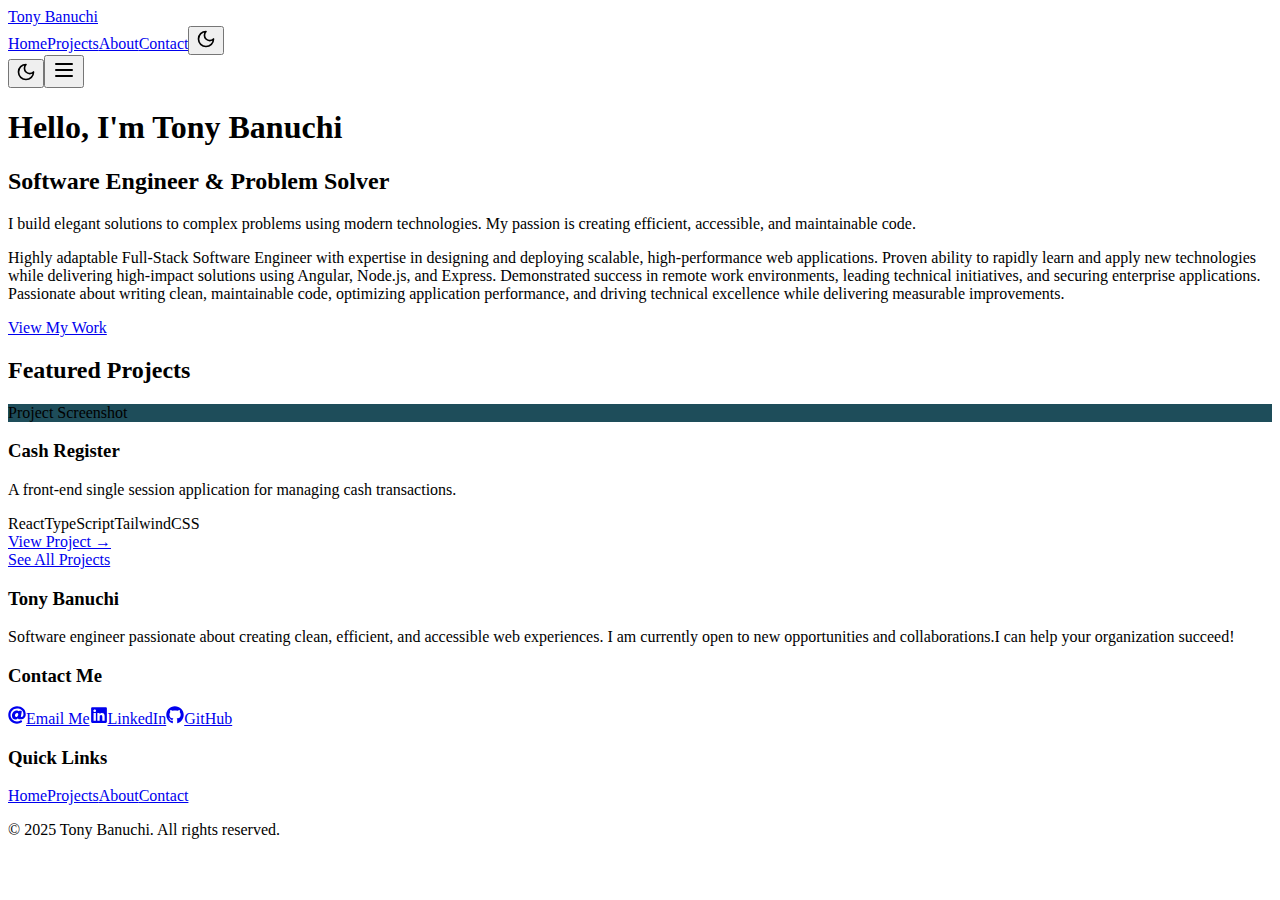
==== commit c011a0d1: "2025-04-18: Rebuild - using reponame for path" ====
--- a/index.html
+++ b/index.html
@@ -1 +1 @@
-<!DOCTYPE html><html lang="en"><head><meta charSet="utf-8"/><meta name="viewport" content="width=device-width, initial-scale=1"/><link rel="stylesheet" href="/_next/static/css/cf75fc223ba35431.css" data-precedence="next"/><link rel="preload" as="script" fetchPriority="low" href="/_next/static/chunks/webpack-3da8213581268bb0.js"/><script src="/_next/static/chunks/4bd1b696-4fb8d8afcd5437e5.js" async=""></script><script src="/_next/static/chunks/684-138075333639d3c6.js" async=""></script><script src="/_next/static/chunks/main-app-474e2ba3f96e4ae2.js" async=""></script><script src="/_next/static/chunks/8e1d74a4-f59957605e98c645.js" async=""></script><script src="/_next/static/chunks/874-8713cbcfa346a06d.js" async=""></script><script src="/_next/static/chunks/app/layout-d4ba2fd71bde930f.js" async=""></script><script src="/_next/static/chunks/766-9a104db814fbc71e.js" async=""></script><script src="/_next/static/chunks/app/page-bf0f975dc7fe48f6.js" async=""></script><title>Tony Banuchi - Portfolio</title><meta name="description" content="Professional Portfolio for Tony Banuchi, Senior Full-Stack Software Engineer."/><link rel="icon" href="/favicon.ico" type="image/x-icon" sizes="16x16"/><script src="/_next/static/chunks/polyfills-42372ed130431b0a.js" noModule=""></script></head><body class="__variable_bc0dcf __variable_33c22e"><div class="flex flex-col min-h-screen font-sans"><header class="sticky top-0 z-10 bg-brand-primary text-light-text-inverse dark:text-dark-text-primary shadow-md"><div class="max-w-6xl mx-auto px-4"><div class="flex justify-between items-center h-16"><a class="font-bold text-xl" href="/">Tony Banuchi</a><nav class="hidden md:flex items-center space-x-6"><a class="text-accent-secondary transition-colors" href="/">Home</a><a class="text-light-text-inverse dark:text-dark-text-primary hover:text-accent-secondary transition-colors" href="/projects">Projects</a><a class="text-light-text-inverse dark:text-dark-text-primary hover:text-accent-secondary transition-colors" href="/about">About</a><a class="text-light-text-inverse dark:text-dark-text-primary hover:text-accent-secondary transition-colors" href="/contact">Contact</a><button class="p-2 rounded-full hover:bg-brand-secondary transition-colors" aria-label="Switch to dark mode"><svg xmlns="http://www.w3.org/2000/svg" width="20" height="20" viewBox="0 0 24 24" fill="none" stroke="currentColor" stroke-width="2" stroke-linecap="round" stroke-linejoin="round" class="lucide lucide-moon"><path d="M12 3a6 6 0 0 0 9 9 9 9 0 1 1-9-9Z"></path></svg></button></nav><div class="flex items-center md:hidden"><button class="p-2 mr-2 rounded-full hover:bg-brand-secondary transition-colors" aria-label="Switch to dark mode"><svg xmlns="http://www.w3.org/2000/svg" width="20" height="20" viewBox="0 0 24 24" fill="none" stroke="currentColor" stroke-width="2" stroke-linecap="round" stroke-linejoin="round" class="lucide lucide-moon"><path d="M12 3a6 6 0 0 0 9 9 9 9 0 1 1-9-9Z"></path></svg></button><button class="p-2 rounded-full hover:bg-brand-secondary transition-colors" aria-label="Open menu"><svg xmlns="http://www.w3.org/2000/svg" width="24" height="24" viewBox="0 0 24 24" fill="none" stroke="currentColor" stroke-width="2" stroke-linecap="round" stroke-linejoin="round" class="lucide lucide-menu"><line x1="4" x2="20" y1="12" y2="12"></line><line x1="4" x2="20" y1="6" y2="6"></line><line x1="4" x2="20" y1="18" y2="18"></line></svg></button></div></div></div></header><div class="flex-grow"><main><section class="py-16 px-5 text-center bg-brand-secondary dark:bg-brand-dark text-light-text-inverse dark:text-dark-text-primary border-b border-light-state-border dark:border-dark-state-border"><h1 class="text-4xl font-bold mb-4">Hello, I&#x27;m Tony Banuchi</h1><h2 class="text-2xl font-normal mb-8 text-light-text-inverse dark:text-dark-text-secondary">Software Engineer &amp; Problem Solver</h2><p class="max-w-xl mx-auto mb-8 leading-relaxed text-light-text-inverse dark:text-dark-text-secondary">I build elegant solutions to complex problems using modern technologies. My passion is creating efficient, accessible, and maintainable code.</p><p class="max-w-xl mx-auto mb-8 leading-relaxed text-light-text-inverse dark:text-dark-text-secondary">Highly adaptable Full-Stack Software Engineer with expertise in designing and deploying scalable, high-performance web applications. Proven ability to rapidly learn and apply new technologies while delivering high-impact solutions using Angular, Node.js, and Express. Demonstrated success in remote work environments, leading technical initiatives, and securing enterprise applications. Passionate about writing clean, maintainable code, optimizing application performance, and driving technical excellence while delivering measurable improvements.</p><a class="btn btn-primary" href="/projects">View My Work</a></section><section class="py-16 px-5 bg-light-surface-main dark:bg-brand-primary"><h2 class="text-2xl text-center mb-10 text-light-text-primary dark:text-dark-text-primary">Featured Projects</h2><div class="flex flex-wrap justify-center gap-6 max-w-5xl mx-auto"><div class="w-full md:w-5/12 lg:w-1/3"><div class="card"><div class="h-48 bg-brand-secondary flex items-center justify-center text-light-text-inverse"><div class="text-center text- p-4 relative w-full h-full content-center" style="background-color:#1E4D5A">Project Screenshot</div></div><div class="p-5"><h3 class="text-lg font-medium mb-2 text-light-text-primary dark:text-dark-text-primary">Cash Register</h3><p class="text-sm mb-4 text-light-text-secondary dark:text-dark-text-secondary">A front-end single session application for managing cash transactions.</p><div class="flex flex-wrap gap-2 mb-4"><span class="px-2 py-1 text-xs rounded bg-light-surface-muted dark:bg-dark-surface-muted text-light-text-secondary dark:text-dark-text-secondary">React</span><span class="px-2 py-1 text-xs rounded bg-light-surface-muted dark:bg-dark-surface-muted text-light-text-secondary dark:text-dark-text-secondary">TypeScript</span><span class="px-2 py-1 text-xs rounded bg-light-surface-muted dark:bg-dark-surface-muted text-light-text-secondary dark:text-dark-text-secondary">TailwindCSS</span></div><a class="inline-block font-bold text-sm text-accent-secondary hover:underline" href="/projects/CashRegister">View Project →</a></div></div></div></div><div class="text-center mt-10"><a class="btn btn-outline" href="/projects">See All Projects</a></div></section></main></div><footer class="py-8 px-4 bg-brand-primary text-light-text-inverse dark:text-dark-text-primary"><div class="max-w-6xl mx-auto"><div class="grid grid-cols-1 md:grid-cols-3 gap-8"><div><h3 class="text-xl font-bold mb-4">Tony Banuchi</h3><p class="text-light-text-inverse dark:text-dark-text-secondary mb-4">Software engineer passionate about creating clean, efficient, and accessible web experiences. I am currently open to new opportunities and collaborations.I can help your organization succeed!</p></div><div class="justify-items-start md:justify-items-center"><h3 class="text-lg font-bold mb-4">Contact Me</h3><div class="flex flex-col space-y-2"><a href="mailto:tony.banuchi@gmail.com" target="_blank" class="flex items-center gap-2 text-light-text-inverse dark:text-dark-text-secondary hover:text-accent-secondary transition-colors"><svg stroke="currentColor" fill="currentColor" stroke-width="0" viewBox="0 0 512 512" height="18" width="18" xmlns="http://www.w3.org/2000/svg"><path d="M256 8C118.941 8 8 118.919 8 256c0 137.059 110.919 248 248 248 48.154 0 95.342-14.14 135.408-40.223 12.005-7.815 14.625-24.288 5.552-35.372l-10.177-12.433c-7.671-9.371-21.179-11.667-31.373-5.129C325.92 429.757 291.314 440 256 440c-101.458 0-184-82.542-184-184S154.542 72 256 72c100.139 0 184 57.619 184 160 0 38.786-21.093 79.742-58.17 83.693-17.349-.454-16.91-12.857-13.476-30.024l23.433-121.11C394.653 149.75 383.308 136 368.225 136h-44.981a13.518 13.518 0 0 0-13.432 11.993l-.01.092c-14.697-17.901-40.448-21.775-59.971-21.775-74.58 0-137.831 62.234-137.831 151.46 0 65.303 36.785 105.87 96 105.87 26.984 0 57.369-15.637 74.991-38.333 9.522 34.104 40.613 34.103 70.71 34.103C462.609 379.41 504 307.798 504 232 504 95.653 394.023 8 256 8zm-21.68 304.43c-22.249 0-36.07-15.623-36.07-40.771 0-44.993 30.779-72.729 58.63-72.729 22.292 0 35.601 15.241 35.601 40.77 0 45.061-33.875 72.73-58.161 72.73z"></path></svg><span>Email Me</span></a><a href="https://www.linkedin.com/in/tony-banuchi-developer/" target="_blank" rel="noopener noreferrer" class="flex items-center gap-2 text-light-text-inverse dark:text-dark-text-secondary hover:text-accent-secondary transition-colors"><svg stroke="currentColor" fill="currentColor" stroke-width="0" viewBox="0 0 448 512" height="18" width="18" xmlns="http://www.w3.org/2000/svg"><path d="M416 32H31.9C14.3 32 0 46.5 0 64.3v383.4C0 465.5 14.3 480 31.9 480H416c17.6 0 32-14.5 32-32.3V64.3c0-17.8-14.4-32.3-32-32.3zM135.4 416H69V202.2h66.5V416zm-33.2-243c-21.3 0-38.5-17.3-38.5-38.5S80.9 96 102.2 96c21.2 0 38.5 17.3 38.5 38.5 0 21.3-17.2 38.5-38.5 38.5zm282.1 243h-66.4V312c0-24.8-.5-56.7-34.5-56.7-34.6 0-39.9 27-39.9 54.9V416h-66.4V202.2h63.7v29.2h.9c8.9-16.8 30.6-34.5 62.9-34.5 67.2 0 79.7 44.3 79.7 101.9V416z"></path></svg><span>LinkedIn</span></a><a href="https://github.com/TonyBanuchi" target="_blank" rel="noopener noreferrer" class="flex items-center gap-2 text-light-text-inverse dark:text-dark-text-secondary hover:text-accent-secondary transition-colors"><svg stroke="currentColor" fill="currentColor" stroke-width="0" viewBox="0 0 496 512" height="18" width="18" xmlns="http://www.w3.org/2000/svg"><path d="M165.9 397.4c0 2-2.3 3.6-5.2 3.6-3.3.3-5.6-1.3-5.6-3.6 0-2 2.3-3.6 5.2-3.6 3-.3 5.6 1.3 5.6 3.6zm-31.1-4.5c-.7 2 1.3 4.3 4.3 4.9 2.6 1 5.6 0 6.2-2s-1.3-4.3-4.3-5.2c-2.6-.7-5.5.3-6.2 2.3zm44.2-1.7c-2.9.7-4.9 2.6-4.6 4.9.3 2 2.9 3.3 5.9 2.6 2.9-.7 4.9-2.6 4.6-4.6-.3-1.9-3-3.2-5.9-2.9zM244.8 8C106.1 8 0 113.3 0 252c0 110.9 69.8 205.8 169.5 239.2 12.8 2.3 17.3-5.6 17.3-12.1 0-6.2-.3-40.4-.3-61.4 0 0-70 15-84.7-29.8 0 0-11.4-29.1-27.8-36.6 0 0-22.9-15.7 1.6-15.4 0 0 24.9 2 38.6 25.8 21.9 38.6 58.6 27.5 72.9 20.9 2.3-16 8.8-27.1 16-33.7-55.9-6.2-112.3-14.3-112.3-110.5 0-27.5 7.6-41.3 23.6-58.9-2.6-6.5-11.1-33.3 2.6-67.9 20.9-6.5 69 27 69 27 20-5.6 41.5-8.5 62.8-8.5s42.8 2.9 62.8 8.5c0 0 48.1-33.6 69-27 13.7 34.7 5.2 61.4 2.6 67.9 16 17.7 25.8 31.5 25.8 58.9 0 96.5-58.9 104.2-114.8 110.5 9.2 7.9 17 22.9 17 46.4 0 33.7-.3 75.4-.3 83.6 0 6.5 4.6 14.4 17.3 12.1C428.2 457.8 496 362.9 496 252 496 113.3 383.5 8 244.8 8zM97.2 352.9c-1.3 1-1 3.3.7 5.2 1.6 1.6 3.9 2.3 5.2 1 1.3-1 1-3.3-.7-5.2-1.6-1.6-3.9-2.3-5.2-1zm-10.8-8.1c-.7 1.3.3 2.9 2.3 3.9 1.6 1 3.6.7 4.3-.7.7-1.3-.3-2.9-2.3-3.9-2-.6-3.6-.3-4.3.7zm32.4 35.6c-1.6 1.3-1 4.3 1.3 6.2 2.3 2.3 5.2 2.6 6.5 1 1.3-1.3.7-4.3-1.3-6.2-2.2-2.3-5.2-2.6-6.5-1zm-11.4-14.7c-1.6 1-1.6 3.6 0 5.9 1.6 2.3 4.3 3.3 5.6 2.3 1.6-1.3 1.6-3.9 0-6.2-1.4-2.3-4-3.3-5.6-2z"></path></svg><span>GitHub</span></a></div></div><div><h3 class="text-lg font-bold mb-4">Quick Links</h3><nav class="flex flex-col space-y-2"><a class="text-light-text-inverse dark:text-dark-text-secondary hover:text-accent-secondary transition-colors" href="/">Home</a><a class="text-light-text-inverse dark:text-dark-text-secondary hover:text-accent-secondary transition-colors" href="/projects">Projects</a><a class="text-light-text-inverse dark:text-dark-text-secondary hover:text-accent-secondary transition-colors" href="/about">About</a><a class="text-light-text-inverse dark:text-dark-text-secondary hover:text-accent-secondary transition-colors" href="/contact">Contact</a></nav></div><div class="border-t border-light-state-border dark:border-dark-state-border mt-8 pt-8 text-center text-light-text-inverse dark:text-dark-text-secondary"><p>© <!-- -->2025<!-- --> Tony Banuchi. All rights reserved.</p></div></div></div></footer></div><script src="/_next/static/chunks/webpack-3da8213581268bb0.js" async=""></script><script>(self.__next_f=self.__next_f||[]).push([0])</script><script>self.__next_f.push([1,"1:\"$Sreact.fragment\"\n2:I[4052,[\"711\",\"static/chunks/8e1d74a4-f59957605e98c645.js\",\"874\",\"static/chunks/874-8713cbcfa346a06d.js\",\"177\",\"static/chunks/app/layout-d4ba2fd71bde930f.js\"],\"default\"]\n3:I[2936,[\"711\",\"static/chunks/8e1d74a4-f59957605e98c645.js\",\"874\",\"static/chunks/874-8713cbcfa346a06d.js\",\"177\",\"static/chunks/app/layout-d4ba2fd71bde930f.js\"],\"default\"]\n4:I[7555,[],\"\"]\n5:I[1295,[],\"\"]\n6:I[6874,[\"874\",\"static/chunks/874-8713cbcfa346a06d.js\",\"766\",\"static/chunks/766-9a104db814fbc71e.js\",\"974\",\"static/chunks/app/page-bf0f975dc7fe48f6.js\"],\"\"]\n7:I[8460,[\"874\",\"static/chunks/874-8713cbcfa346a06d.js\",\"766\",\"static/chunks/766-9a104db814fbc71e.js\",\"974\",\"static/chunks/app/page-bf0f975dc7fe48f6.js\"],\"ProjectCard\"]\n8:I[9665,[],\"OutletBoundary\"]\nb:I[9665,[],\"ViewportBoundary\"]\nd:I[9665,[],\"MetadataBoundary\"]\nf:I[6614,[],\"\"]\n:HL[\"/_next/static/css/cf75fc223ba35431.css\",\"style\"]\n"])</script><script>self.__next_f.push([1,"0:{\"P\":null,\"b\":\"kHy_IfhCQj7FCN-NBqZZO\",\"p\":\"\",\"c\":[\"\",\"\"],\"i\":false,\"f\":[[[\"\",{\"children\":[\"__PAGE__\",{}]},\"$undefined\",\"$undefined\",true],[\"\",[\"$\",\"$1\",\"c\",{\"children\":[[[\"$\",\"link\",\"0\",{\"rel\":\"stylesheet\",\"href\":\"/_next/static/css/cf75fc223ba35431.css\",\"precedence\":\"next\",\"crossOrigin\":\"$undefined\",\"nonce\":\"$undefined\"}]],[\"$\",\"html\",null,{\"lang\":\"en\",\"children\":[\"$\",\"body\",null,{\"className\":\"__variable_bc0dcf __variable_33c22e\",\"children\":[\"$\",\"$L2\",null,{\"children\":[\"$\",\"$L3\",null,{\"children\":[\"$\",\"$L4\",null,{\"parallelRouterKey\":\"children\",\"error\":\"$undefined\",\"errorStyles\":\"$undefined\",\"errorScripts\":\"$undefined\",\"template\":[\"$\",\"$L5\",null,{}],\"templateStyles\":\"$undefined\",\"templateScripts\":\"$undefined\",\"notFound\":[[[\"$\",\"title\",null,{\"children\":\"404: This page could not be found.\"}],[\"$\",\"div\",null,{\"style\":{\"fontFamily\":\"system-ui,\\\"Segoe UI\\\",Roboto,Helvetica,Arial,sans-serif,\\\"Apple Color Emoji\\\",\\\"Segoe UI Emoji\\\"\",\"height\":\"100vh\",\"textAlign\":\"center\",\"display\":\"flex\",\"flexDirection\":\"column\",\"alignItems\":\"center\",\"justifyContent\":\"center\"},\"children\":[\"$\",\"div\",null,{\"children\":[[\"$\",\"style\",null,{\"dangerouslySetInnerHTML\":{\"__html\":\"body{color:#000;background:#fff;margin:0}.next-error-h1{border-right:1px solid rgba(0,0,0,.3)}@media (prefers-color-scheme:dark){body{color:#fff;background:#000}.next-error-h1{border-right:1px solid rgba(255,255,255,.3)}}\"}}],[\"$\",\"h1\",null,{\"className\":\"next-error-h1\",\"style\":{\"display\":\"inline-block\",\"margin\":\"0 20px 0 0\",\"padding\":\"0 23px 0 0\",\"fontSize\":24,\"fontWeight\":500,\"verticalAlign\":\"top\",\"lineHeight\":\"49px\"},\"children\":404}],[\"$\",\"div\",null,{\"style\":{\"display\":\"inline-block\"},\"children\":[\"$\",\"h2\",null,{\"style\":{\"fontSize\":14,\"fontWeight\":400,\"lineHeight\":\"49px\",\"margin\":0},\"children\":\"This page could not be found.\"}]}]]}]}]],[]],\"forbidden\":\"$undefined\",\"unauthorized\":\"$undefined\"}]}]}]}]}]]}],{\"children\":[\"__PAGE__\",[\"$\",\"$1\",\"c\",{\"children\":[[\"$\",\"main\",null,{\"children\":[[\"$\",\"section\",null,{\"className\":\"py-16 px-5 text-center bg-brand-secondary dark:bg-brand-dark text-light-text-inverse dark:text-dark-text-primary border-b border-light-state-border dark:border-dark-state-border\",\"children\":[[\"$\",\"h1\",null,{\"className\":\"text-4xl font-bold mb-4\",\"children\":\"Hello, I'm Tony Banuchi\"}],[\"$\",\"h2\",null,{\"className\":\"text-2xl font-normal mb-8 text-light-text-inverse dark:text-dark-text-secondary\",\"children\":\"Software Engineer \u0026 Problem Solver\"}],[\"$\",\"p\",null,{\"className\":\"max-w-xl mx-auto mb-8 leading-relaxed text-light-text-inverse dark:text-dark-text-secondary\",\"children\":\"I build elegant solutions to complex problems using modern technologies. My passion is creating efficient, accessible, and maintainable code.\"}],[\"$\",\"p\",null,{\"className\":\"max-w-xl mx-auto mb-8 leading-relaxed text-light-text-inverse dark:text-dark-text-secondary\",\"children\":\"Highly adaptable Full-Stack Software Engineer with expertise in designing and deploying scalable, high-performance web applications. Proven ability to rapidly learn and apply new technologies while delivering high-impact solutions using Angular, Node.js, and Express. Demonstrated success in remote work environments, leading technical initiatives, and securing enterprise applications. Passionate about writing clean, maintainable code, optimizing application performance, and driving technical excellence while delivering measurable improvements.\"}],[\"$\",\"$L6\",null,{\"href\":\"/projects\",\"className\":\"btn btn-primary\",\"children\":\"View My Work\"}]]}],[\"$\",\"section\",null,{\"className\":\"py-16 px-5 bg-light-surface-main dark:bg-brand-primary\",\"children\":[[\"$\",\"h2\",null,{\"className\":\"text-2xl text-center mb-10 text-light-text-primary dark:text-dark-text-primary\",\"children\":\"Featured Projects\"}],[\"$\",\"div\",null,{\"className\":\"flex flex-wrap justify-center gap-6 max-w-5xl mx-auto\",\"children\":[[\"$\",\"div\",\"CashRegister\",{\"className\":\"w-full md:w-5/12 lg:w-1/3\",\"children\":[\"$\",\"$L7\",null,{\"id\":\"CashRegister\",\"title\":\"Cash Register\",\"description\":\"A front-end single session application for managing cash transactions.\",\"technologies\":[\"React\",\"TypeScript\",\"TailwindCSS\"],\"imageColor\":\"#1E4D5A\",\"imageUrl\":\"$undefined\"}]}]]}],[\"$\",\"div\",null,{\"className\":\"text-center mt-10\",\"children\":[\"$\",\"$L6\",null,{\"href\":\"/projects\",\"className\":\"btn btn-outline\",\"children\":\"See All Projects\"}]}]]}]]}],\"$undefined\",null,[\"$\",\"$L8\",null,{\"children\":[\"$L9\",\"$La\",null]}]]}],{},null,false]},null,false],[\"$\",\"$1\",\"h\",{\"children\":[null,[\"$\",\"$1\",\"2TexzPWXSYX2zt-6rS2lo\",{\"children\":[[\"$\",\"$Lb\",null,{\"children\":\"$Lc\"}],null]}],[\"$\",\"$Ld\",null,{\"children\":\"$Le\"}]]}],false]],\"m\":\"$undefined\",\"G\":[\"$f\",\"$undefined\"],\"s\":false,\"S\":true}\n"])</script><script>self.__next_f.push([1,"c:[[\"$\",\"meta\",\"0\",{\"charSet\":\"utf-8\"}],[\"$\",\"meta\",\"1\",{\"name\":\"viewport\",\"content\":\"width=device-width, initial-scale=1\"}]]\n9:null\n"])</script><script>self.__next_f.push([1,"a:null\ne:[[\"$\",\"title\",\"0\",{\"children\":\"Tony Banuchi - Portfolio\"}],[\"$\",\"meta\",\"1\",{\"name\":\"description\",\"content\":\"Professional Portfolio for Tony Banuchi, Senior Full-Stack Software Engineer.\"}],[\"$\",\"link\",\"2\",{\"rel\":\"icon\",\"href\":\"/favicon.ico\",\"type\":\"image/x-icon\",\"sizes\":\"16x16\"}]]\n"])</script></body></html>+<!DOCTYPE html><html lang="en"><head><meta charSet="utf-8"/><meta name="viewport" content="width=device-width, initial-scale=1"/><link rel="stylesheet" href="/TonyBanuchi.github.io/_next/static/css/c726315b03b8875b.css" data-precedence="next"/><link rel="preload" as="script" fetchPriority="low" href="/TonyBanuchi.github.io/_next/static/chunks/webpack-43b6b9910e3d8eea.js"/><script src="/TonyBanuchi.github.io/_next/static/chunks/4bd1b696-fd04e032ade27638.js" async=""></script><script src="/TonyBanuchi.github.io/_next/static/chunks/684-999fa0e688b60337.js" async=""></script><script src="/TonyBanuchi.github.io/_next/static/chunks/main-app-474e2ba3f96e4ae2.js" async=""></script><script src="/TonyBanuchi.github.io/_next/static/chunks/8e1d74a4-f59957605e98c645.js" async=""></script><script src="/TonyBanuchi.github.io/_next/static/chunks/874-8713cbcfa346a06d.js" async=""></script><script src="/TonyBanuchi.github.io/_next/static/chunks/app/layout-db35c5ff82520cd9.js" async=""></script><script src="/TonyBanuchi.github.io/_next/static/chunks/766-c456d8b85eeb0485.js" async=""></script><script src="/TonyBanuchi.github.io/_next/static/chunks/app/page-bf0f975dc7fe48f6.js" async=""></script><title>Tony Banuchi - Portfolio</title><meta name="description" content="Professional Portfolio for Tony Banuchi, Senior Full-Stack Software Engineer."/><link rel="icon" href="/TonyBanuchi.github.io/favicon.ico" type="image/x-icon" sizes="16x16"/><script src="/TonyBanuchi.github.io/_next/static/chunks/polyfills-42372ed130431b0a.js" noModule=""></script></head><body class="__variable_fbca5c __variable_7d7527"><div class="flex flex-col min-h-screen font-sans"><header class="sticky top-0 z-10 bg-brand-primary text-light-text-inverse dark:text-dark-text-primary shadow-md"><div class="max-w-6xl mx-auto px-4"><div class="flex justify-between items-center h-16"><a class="font-bold text-xl" href="/TonyBanuchi.github.io">Tony Banuchi</a><nav class="hidden md:flex items-center space-x-6"><a class="text-accent-secondary transition-colors" href="/TonyBanuchi.github.io">Home</a><a class="text-light-text-inverse dark:text-dark-text-primary hover:text-accent-secondary transition-colors" href="/TonyBanuchi.github.io/projects">Projects</a><a class="text-light-text-inverse dark:text-dark-text-primary hover:text-accent-secondary transition-colors" href="/TonyBanuchi.github.io/about">About</a><a class="text-light-text-inverse dark:text-dark-text-primary hover:text-accent-secondary transition-colors" href="/TonyBanuchi.github.io/contact">Contact</a><button class="p-2 rounded-full hover:bg-brand-secondary transition-colors" aria-label="Switch to dark mode"><svg xmlns="http://www.w3.org/2000/svg" width="20" height="20" viewBox="0 0 24 24" fill="none" stroke="currentColor" stroke-width="2" stroke-linecap="round" stroke-linejoin="round" class="lucide lucide-moon"><path d="M12 3a6 6 0 0 0 9 9 9 9 0 1 1-9-9Z"></path></svg></button></nav><div class="flex items-center md:hidden"><button class="p-2 mr-2 rounded-full hover:bg-brand-secondary transition-colors" aria-label="Switch to dark mode"><svg xmlns="http://www.w3.org/2000/svg" width="20" height="20" viewBox="0 0 24 24" fill="none" stroke="currentColor" stroke-width="2" stroke-linecap="round" stroke-linejoin="round" class="lucide lucide-moon"><path d="M12 3a6 6 0 0 0 9 9 9 9 0 1 1-9-9Z"></path></svg></button><button class="p-2 rounded-full hover:bg-brand-secondary transition-colors" aria-label="Open menu"><svg xmlns="http://www.w3.org/2000/svg" width="24" height="24" viewBox="0 0 24 24" fill="none" stroke="currentColor" stroke-width="2" stroke-linecap="round" stroke-linejoin="round" class="lucide lucide-menu"><line x1="4" x2="20" y1="12" y2="12"></line><line x1="4" x2="20" y1="6" y2="6"></line><line x1="4" x2="20" y1="18" y2="18"></line></svg></button></div></div></div></header><div class="flex-grow"><main><section class="py-16 px-5 text-center bg-brand-secondary dark:bg-brand-dark text-light-text-inverse dark:text-dark-text-primary border-b border-light-state-border dark:border-dark-state-border"><h1 class="text-4xl font-bold mb-4">Hello, I&#x27;m Tony Banuchi</h1><h2 class="text-2xl font-normal mb-8 text-light-text-inverse dark:text-dark-text-secondary">Software Engineer &amp; Problem Solver</h2><p class="max-w-xl mx-auto mb-8 leading-relaxed text-light-text-inverse dark:text-dark-text-secondary">I build elegant solutions to complex problems using modern technologies. My passion is creating efficient, accessible, and maintainable code.</p><p class="max-w-xl mx-auto mb-8 leading-relaxed text-light-text-inverse dark:text-dark-text-secondary">Highly adaptable Full-Stack Software Engineer with expertise in designing and deploying scalable, high-performance web applications. Proven ability to rapidly learn and apply new technologies while delivering high-impact solutions using Angular, Node.js, and Express. Demonstrated success in remote work environments, leading technical initiatives, and securing enterprise applications. Passionate about writing clean, maintainable code, optimizing application performance, and driving technical excellence while delivering measurable improvements.</p><a class="btn btn-primary" href="/TonyBanuchi.github.io/projects">View My Work</a></section><section class="py-16 px-5 bg-light-surface-main dark:bg-brand-primary"><h2 class="text-2xl text-center mb-10 text-light-text-primary dark:text-dark-text-primary">Featured Projects</h2><div class="flex flex-wrap justify-center gap-6 max-w-5xl mx-auto"><div class="w-full md:w-5/12 lg:w-1/3"><div class="card"><div class="h-48 bg-brand-secondary flex items-center justify-center text-light-text-inverse"><div class="text-center text- p-4 relative w-full h-full content-center" style="background-color:#1E4D5A">Project Screenshot</div></div><div class="p-5"><h3 class="text-lg font-medium mb-2 text-light-text-primary dark:text-dark-text-primary">Cash Register</h3><p class="text-sm mb-4 text-light-text-secondary dark:text-dark-text-secondary">A front-end single session application for managing cash transactions.</p><div class="flex flex-wrap gap-2 mb-4"><span class="px-2 py-1 text-xs rounded bg-light-surface-muted dark:bg-dark-surface-muted text-light-text-secondary dark:text-dark-text-secondary">React</span><span class="px-2 py-1 text-xs rounded bg-light-surface-muted dark:bg-dark-surface-muted text-light-text-secondary dark:text-dark-text-secondary">TypeScript</span><span class="px-2 py-1 text-xs rounded bg-light-surface-muted dark:bg-dark-surface-muted text-light-text-secondary dark:text-dark-text-secondary">TailwindCSS</span></div><a class="inline-block font-bold text-sm text-accent-secondary hover:underline" href="/TonyBanuchi.github.io/projects/CashRegister">View Project →</a></div></div></div></div><div class="text-center mt-10"><a class="btn btn-outline" href="/TonyBanuchi.github.io/projects">See All Projects</a></div></section></main></div><footer class="py-8 px-4 bg-brand-primary text-light-text-inverse dark:text-dark-text-primary"><div class="max-w-6xl mx-auto"><div class="grid grid-cols-1 md:grid-cols-3 gap-8"><div><h3 class="text-xl font-bold mb-4">Tony Banuchi</h3><p class="text-light-text-inverse dark:text-dark-text-secondary mb-4">Software engineer passionate about creating clean, efficient, and accessible web experiences. I am currently open to new opportunities and collaborations.I can help your organization succeed!</p></div><div class="justify-items-start md:justify-items-center"><h3 class="text-lg font-bold mb-4">Contact Me</h3><div class="flex flex-col space-y-2"><a href="mailto:tony.banuchi@gmail.com" target="_blank" class="flex items-center gap-2 text-light-text-inverse dark:text-dark-text-secondary hover:text-accent-secondary transition-colors"><svg stroke="currentColor" fill="currentColor" stroke-width="0" viewBox="0 0 512 512" height="18" width="18" xmlns="http://www.w3.org/2000/svg"><path d="M256 8C118.941 8 8 118.919 8 256c0 137.059 110.919 248 248 248 48.154 0 95.342-14.14 135.408-40.223 12.005-7.815 14.625-24.288 5.552-35.372l-10.177-12.433c-7.671-9.371-21.179-11.667-31.373-5.129C325.92 429.757 291.314 440 256 440c-101.458 0-184-82.542-184-184S154.542 72 256 72c100.139 0 184 57.619 184 160 0 38.786-21.093 79.742-58.17 83.693-17.349-.454-16.91-12.857-13.476-30.024l23.433-121.11C394.653 149.75 383.308 136 368.225 136h-44.981a13.518 13.518 0 0 0-13.432 11.993l-.01.092c-14.697-17.901-40.448-21.775-59.971-21.775-74.58 0-137.831 62.234-137.831 151.46 0 65.303 36.785 105.87 96 105.87 26.984 0 57.369-15.637 74.991-38.333 9.522 34.104 40.613 34.103 70.71 34.103C462.609 379.41 504 307.798 504 232 504 95.653 394.023 8 256 8zm-21.68 304.43c-22.249 0-36.07-15.623-36.07-40.771 0-44.993 30.779-72.729 58.63-72.729 22.292 0 35.601 15.241 35.601 40.77 0 45.061-33.875 72.73-58.161 72.73z"></path></svg><span>Email Me</span></a><a href="https://www.linkedin.com/in/tony-banuchi-developer/" target="_blank" rel="noopener noreferrer" class="flex items-center gap-2 text-light-text-inverse dark:text-dark-text-secondary hover:text-accent-secondary transition-colors"><svg stroke="currentColor" fill="currentColor" stroke-width="0" viewBox="0 0 448 512" height="18" width="18" xmlns="http://www.w3.org/2000/svg"><path d="M416 32H31.9C14.3 32 0 46.5 0 64.3v383.4C0 465.5 14.3 480 31.9 480H416c17.6 0 32-14.5 32-32.3V64.3c0-17.8-14.4-32.3-32-32.3zM135.4 416H69V202.2h66.5V416zm-33.2-243c-21.3 0-38.5-17.3-38.5-38.5S80.9 96 102.2 96c21.2 0 38.5 17.3 38.5 38.5 0 21.3-17.2 38.5-38.5 38.5zm282.1 243h-66.4V312c0-24.8-.5-56.7-34.5-56.7-34.6 0-39.9 27-39.9 54.9V416h-66.4V202.2h63.7v29.2h.9c8.9-16.8 30.6-34.5 62.9-34.5 67.2 0 79.7 44.3 79.7 101.9V416z"></path></svg><span>LinkedIn</span></a><a href="https://github.com/TonyBanuchi" target="_blank" rel="noopener noreferrer" class="flex items-center gap-2 text-light-text-inverse dark:text-dark-text-secondary hover:text-accent-secondary transition-colors"><svg stroke="currentColor" fill="currentColor" stroke-width="0" viewBox="0 0 496 512" height="18" width="18" xmlns="http://www.w3.org/2000/svg"><path d="M165.9 397.4c0 2-2.3 3.6-5.2 3.6-3.3.3-5.6-1.3-5.6-3.6 0-2 2.3-3.6 5.2-3.6 3-.3 5.6 1.3 5.6 3.6zm-31.1-4.5c-.7 2 1.3 4.3 4.3 4.9 2.6 1 5.6 0 6.2-2s-1.3-4.3-4.3-5.2c-2.6-.7-5.5.3-6.2 2.3zm44.2-1.7c-2.9.7-4.9 2.6-4.6 4.9.3 2 2.9 3.3 5.9 2.6 2.9-.7 4.9-2.6 4.6-4.6-.3-1.9-3-3.2-5.9-2.9zM244.8 8C106.1 8 0 113.3 0 252c0 110.9 69.8 205.8 169.5 239.2 12.8 2.3 17.3-5.6 17.3-12.1 0-6.2-.3-40.4-.3-61.4 0 0-70 15-84.7-29.8 0 0-11.4-29.1-27.8-36.6 0 0-22.9-15.7 1.6-15.4 0 0 24.9 2 38.6 25.8 21.9 38.6 58.6 27.5 72.9 20.9 2.3-16 8.8-27.1 16-33.7-55.9-6.2-112.3-14.3-112.3-110.5 0-27.5 7.6-41.3 23.6-58.9-2.6-6.5-11.1-33.3 2.6-67.9 20.9-6.5 69 27 69 27 20-5.6 41.5-8.5 62.8-8.5s42.8 2.9 62.8 8.5c0 0 48.1-33.6 69-27 13.7 34.7 5.2 61.4 2.6 67.9 16 17.7 25.8 31.5 25.8 58.9 0 96.5-58.9 104.2-114.8 110.5 9.2 7.9 17 22.9 17 46.4 0 33.7-.3 75.4-.3 83.6 0 6.5 4.6 14.4 17.3 12.1C428.2 457.8 496 362.9 496 252 496 113.3 383.5 8 244.8 8zM97.2 352.9c-1.3 1-1 3.3.7 5.2 1.6 1.6 3.9 2.3 5.2 1 1.3-1 1-3.3-.7-5.2-1.6-1.6-3.9-2.3-5.2-1zm-10.8-8.1c-.7 1.3.3 2.9 2.3 3.9 1.6 1 3.6.7 4.3-.7.7-1.3-.3-2.9-2.3-3.9-2-.6-3.6-.3-4.3.7zm32.4 35.6c-1.6 1.3-1 4.3 1.3 6.2 2.3 2.3 5.2 2.6 6.5 1 1.3-1.3.7-4.3-1.3-6.2-2.2-2.3-5.2-2.6-6.5-1zm-11.4-14.7c-1.6 1-1.6 3.6 0 5.9 1.6 2.3 4.3 3.3 5.6 2.3 1.6-1.3 1.6-3.9 0-6.2-1.4-2.3-4-3.3-5.6-2z"></path></svg><span>GitHub</span></a></div></div><div><h3 class="text-lg font-bold mb-4">Quick Links</h3><nav class="flex flex-col space-y-2"><a class="text-light-text-inverse dark:text-dark-text-secondary hover:text-accent-secondary transition-colors" href="/TonyBanuchi.github.io">Home</a><a class="text-light-text-inverse dark:text-dark-text-secondary hover:text-accent-secondary transition-colors" href="/TonyBanuchi.github.io/projects">Projects</a><a class="text-light-text-inverse dark:text-dark-text-secondary hover:text-accent-secondary transition-colors" href="/TonyBanuchi.github.io/about">About</a><a class="text-light-text-inverse dark:text-dark-text-secondary hover:text-accent-secondary transition-colors" href="/TonyBanuchi.github.io/contact">Contact</a></nav></div><div class="border-t border-light-state-border dark:border-dark-state-border mt-8 pt-8 text-center text-light-text-inverse dark:text-dark-text-secondary"><p>© <!-- -->2025<!-- --> Tony Banuchi. All rights reserved.</p></div></div></div></footer></div><script src="/TonyBanuchi.github.io/_next/static/chunks/webpack-43b6b9910e3d8eea.js" async=""></script><script>(self.__next_f=self.__next_f||[]).push([0])</script><script>self.__next_f.push([1,"1:\"$Sreact.fragment\"\n2:I[4052,[\"711\",\"static/chunks/8e1d74a4-f59957605e98c645.js\",\"874\",\"static/chunks/874-8713cbcfa346a06d.js\",\"177\",\"static/chunks/app/layout-db35c5ff82520cd9.js\"],\"default\"]\n3:I[2936,[\"711\",\"static/chunks/8e1d74a4-f59957605e98c645.js\",\"874\",\"static/chunks/874-8713cbcfa346a06d.js\",\"177\",\"static/chunks/app/layout-db35c5ff82520cd9.js\"],\"default\"]\n4:I[7555,[],\"\"]\n5:I[1295,[],\"\"]\n6:I[6874,[\"874\",\"static/chunks/874-8713cbcfa346a06d.js\",\"766\",\"static/chunks/766-c456d8b85eeb0485.js\",\"974\",\"static/chunks/app/page-bf0f975dc7fe48f6.js\"],\"\"]\n7:I[8460,[\"874\",\"static/chunks/874-8713cbcfa346a06d.js\",\"766\",\"static/chunks/766-c456d8b85eeb0485.js\",\"974\",\"static/chunks/app/page-bf0f975dc7fe48f6.js\"],\"ProjectCard\"]\n8:I[9665,[],\"OutletBoundary\"]\nb:I[9665,[],\"ViewportBoundary\"]\nd:I[9665,[],\"MetadataBoundary\"]\nf:I[6614,[],\"\"]\n:HL[\"/TonyBanuchi.github.io/_next/static/css/c726315b03b8875b.css\",\"style\"]\n"])</script><script>self.__next_f.push([1,"0:{\"P\":null,\"b\":\"fwLCF22szDfQbn2Z1eMX_\",\"p\":\"/TonyBanuchi.github.io\",\"c\":[\"\",\"\"],\"i\":false,\"f\":[[[\"\",{\"children\":[\"__PAGE__\",{}]},\"$undefined\",\"$undefined\",true],[\"\",[\"$\",\"$1\",\"c\",{\"children\":[[[\"$\",\"link\",\"0\",{\"rel\":\"stylesheet\",\"href\":\"/TonyBanuchi.github.io/_next/static/css/c726315b03b8875b.css\",\"precedence\":\"next\",\"crossOrigin\":\"$undefined\",\"nonce\":\"$undefined\"}]],[\"$\",\"html\",null,{\"lang\":\"en\",\"children\":[\"$\",\"body\",null,{\"className\":\"__variable_fbca5c __variable_7d7527\",\"children\":[\"$\",\"$L2\",null,{\"children\":[\"$\",\"$L3\",null,{\"children\":[\"$\",\"$L4\",null,{\"parallelRouterKey\":\"children\",\"error\":\"$undefined\",\"errorStyles\":\"$undefined\",\"errorScripts\":\"$undefined\",\"template\":[\"$\",\"$L5\",null,{}],\"templateStyles\":\"$undefined\",\"templateScripts\":\"$undefined\",\"notFound\":[[[\"$\",\"title\",null,{\"children\":\"404: This page could not be found.\"}],[\"$\",\"div\",null,{\"style\":{\"fontFamily\":\"system-ui,\\\"Segoe UI\\\",Roboto,Helvetica,Arial,sans-serif,\\\"Apple Color Emoji\\\",\\\"Segoe UI Emoji\\\"\",\"height\":\"100vh\",\"textAlign\":\"center\",\"display\":\"flex\",\"flexDirection\":\"column\",\"alignItems\":\"center\",\"justifyContent\":\"center\"},\"children\":[\"$\",\"div\",null,{\"children\":[[\"$\",\"style\",null,{\"dangerouslySetInnerHTML\":{\"__html\":\"body{color:#000;background:#fff;margin:0}.next-error-h1{border-right:1px solid rgba(0,0,0,.3)}@media (prefers-color-scheme:dark){body{color:#fff;background:#000}.next-error-h1{border-right:1px solid rgba(255,255,255,.3)}}\"}}],[\"$\",\"h1\",null,{\"className\":\"next-error-h1\",\"style\":{\"display\":\"inline-block\",\"margin\":\"0 20px 0 0\",\"padding\":\"0 23px 0 0\",\"fontSize\":24,\"fontWeight\":500,\"verticalAlign\":\"top\",\"lineHeight\":\"49px\"},\"children\":404}],[\"$\",\"div\",null,{\"style\":{\"display\":\"inline-block\"},\"children\":[\"$\",\"h2\",null,{\"style\":{\"fontSize\":14,\"fontWeight\":400,\"lineHeight\":\"49px\",\"margin\":0},\"children\":\"This page could not be found.\"}]}]]}]}]],[]],\"forbidden\":\"$undefined\",\"unauthorized\":\"$undefined\"}]}]}]}]}]]}],{\"children\":[\"__PAGE__\",[\"$\",\"$1\",\"c\",{\"children\":[[\"$\",\"main\",null,{\"children\":[[\"$\",\"section\",null,{\"className\":\"py-16 px-5 text-center bg-brand-secondary dark:bg-brand-dark text-light-text-inverse dark:text-dark-text-primary border-b border-light-state-border dark:border-dark-state-border\",\"children\":[[\"$\",\"h1\",null,{\"className\":\"text-4xl font-bold mb-4\",\"children\":\"Hello, I'm Tony Banuchi\"}],[\"$\",\"h2\",null,{\"className\":\"text-2xl font-normal mb-8 text-light-text-inverse dark:text-dark-text-secondary\",\"children\":\"Software Engineer \u0026 Problem Solver\"}],[\"$\",\"p\",null,{\"className\":\"max-w-xl mx-auto mb-8 leading-relaxed text-light-text-inverse dark:text-dark-text-secondary\",\"children\":\"I build elegant solutions to complex problems using modern technologies. My passion is creating efficient, accessible, and maintainable code.\"}],[\"$\",\"p\",null,{\"className\":\"max-w-xl mx-auto mb-8 leading-relaxed text-light-text-inverse dark:text-dark-text-secondary\",\"children\":\"Highly adaptable Full-Stack Software Engineer with expertise in designing and deploying scalable, high-performance web applications. Proven ability to rapidly learn and apply new technologies while delivering high-impact solutions using Angular, Node.js, and Express. Demonstrated success in remote work environments, leading technical initiatives, and securing enterprise applications. Passionate about writing clean, maintainable code, optimizing application performance, and driving technical excellence while delivering measurable improvements.\"}],[\"$\",\"$L6\",null,{\"href\":\"/projects\",\"className\":\"btn btn-primary\",\"children\":\"View My Work\"}]]}],[\"$\",\"section\",null,{\"className\":\"py-16 px-5 bg-light-surface-main dark:bg-brand-primary\",\"children\":[[\"$\",\"h2\",null,{\"className\":\"text-2xl text-center mb-10 text-light-text-primary dark:text-dark-text-primary\",\"children\":\"Featured Projects\"}],[\"$\",\"div\",null,{\"className\":\"flex flex-wrap justify-center gap-6 max-w-5xl mx-auto\",\"children\":[[\"$\",\"div\",\"CashRegister\",{\"className\":\"w-full md:w-5/12 lg:w-1/3\",\"children\":[\"$\",\"$L7\",null,{\"id\":\"CashRegister\",\"title\":\"Cash Register\",\"description\":\"A front-end single session application for managing cash transactions.\",\"technologies\":[\"React\",\"TypeScript\",\"TailwindCSS\"],\"imageColor\":\"#1E4D5A\",\"imageUrl\":\"$undefined\"}]}]]}],[\"$\",\"div\",null,{\"className\":\"text-center mt-10\",\"children\":[\"$\",\"$L6\",null,{\"href\":\"/projects\",\"className\":\"btn btn-outline\",\"children\":\"See All Projects\"}]}]]}]]}],\"$undefined\",null,[\"$\",\"$L8\",null,{\"children\":[\"$L9\",\"$La\",null]}]]}],{},null,false]},null,false],[\"$\",\"$1\",\"h\",{\"children\":[null,[\"$\",\"$1\",\"KKrnvNgjKfuszDSpmO8BS\",{\"children\":[[\"$\",\"$Lb\",null,{\"children\":\"$Lc\"}],null]}],[\"$\",\"$Ld\",null,{\"children\":\"$Le\"}]]}],false]],\"m\":\"$undefined\",\"G\":[\"$f\",\"$undefined\"],\"s\":false,\"S\":true}\n"])</script><script>self.__next_f.push([1,"c:[[\"$\",\"meta\",\"0\",{\"charSet\":\"utf-8\"}],[\"$\",\"meta\",\"1\",{\"name\":\"viewport\",\"content\":\"width=device-width, initial-scale=1\"}]]\n9:null\n"])</script><script>self.__next_f.push([1,"a:null\ne:[[\"$\",\"title\",\"0\",{\"children\":\"Tony Banuchi - Portfolio\"}],[\"$\",\"meta\",\"1\",{\"name\":\"description\",\"content\":\"Professional Portfolio for Tony Banuchi, Senior Full-Stack Software Engineer.\"}],[\"$\",\"link\",\"2\",{\"rel\":\"icon\",\"href\":\"/TonyBanuchi.github.io/favicon.ico\",\"type\":\"image/x-icon\",\"sizes\":\"16x16\"}]]\n"])</script></body></html>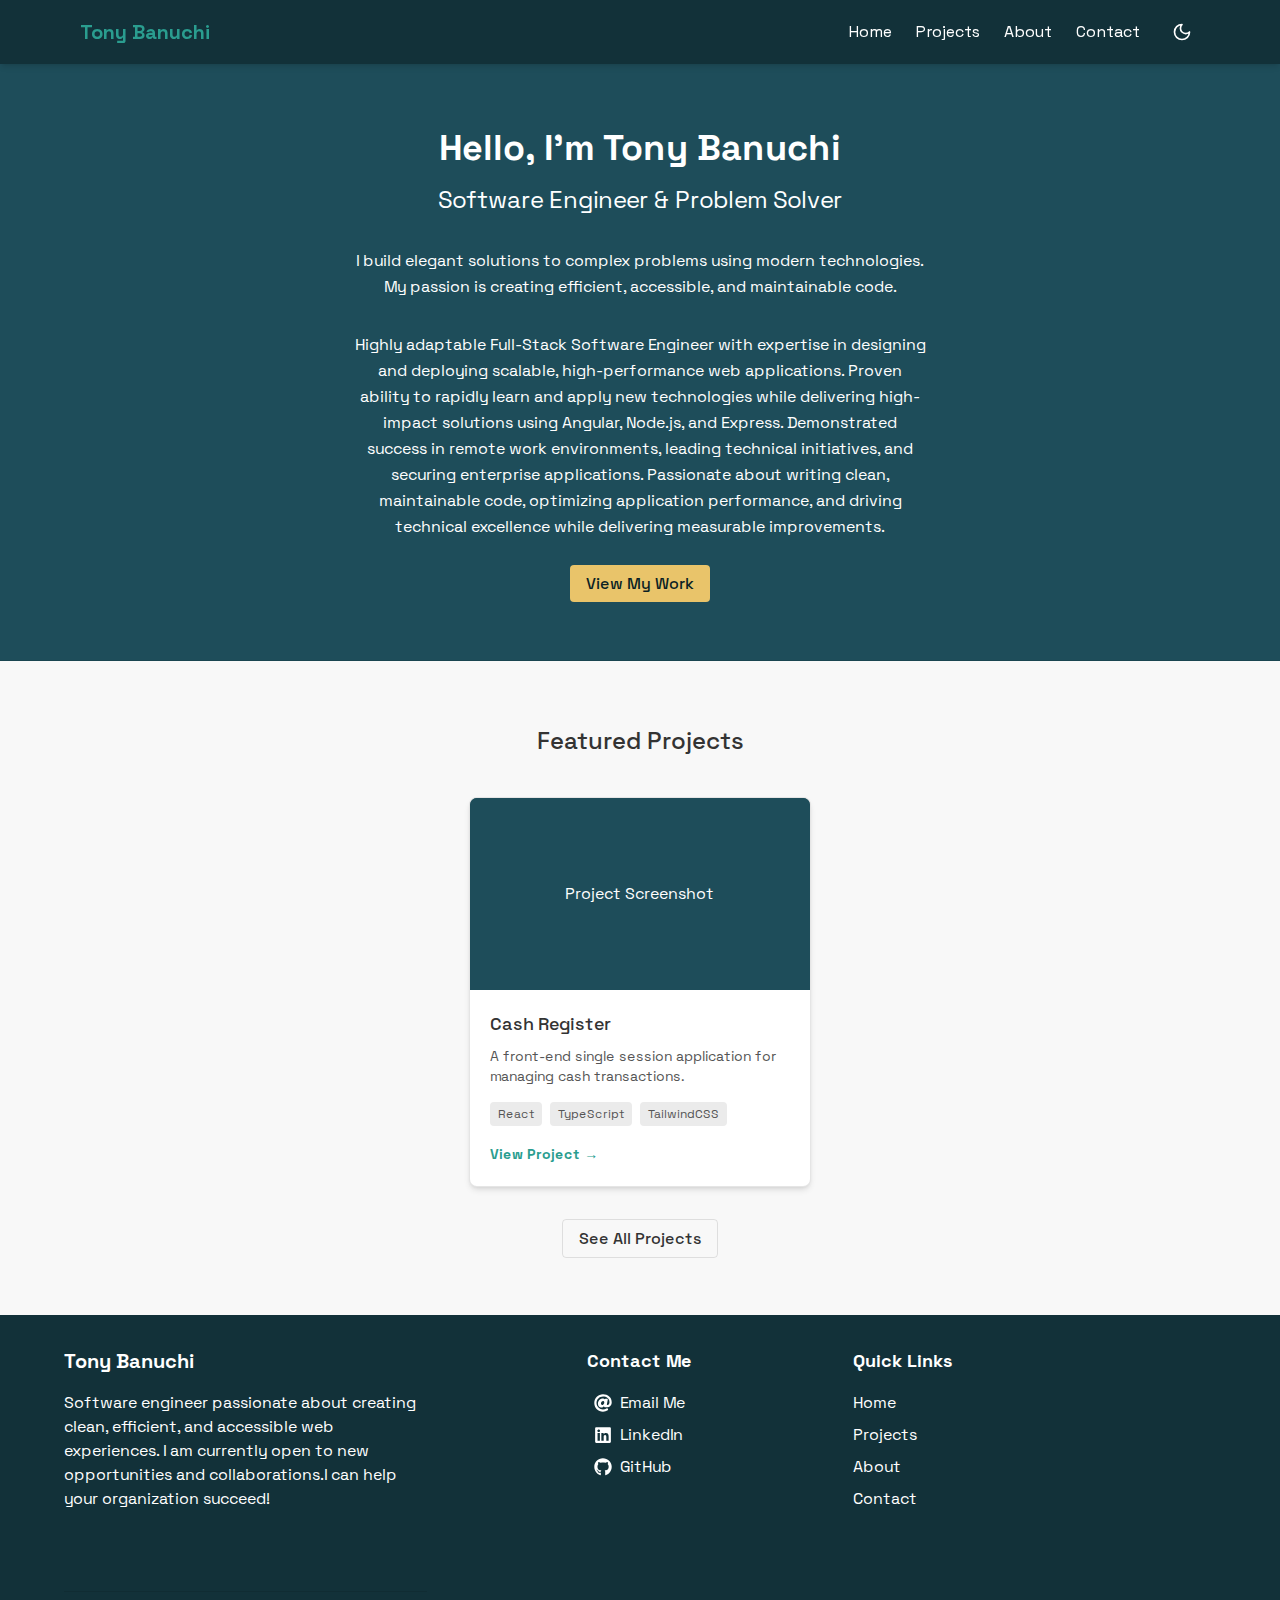
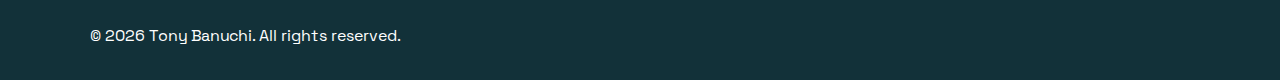
==== commit 4c2510aa: "2025-04-18: New build config using root url with nojekyll in root and no basepath value" ====
--- a/index.html
+++ b/index.html
@@ -1 +1 @@
-<!DOCTYPE html><html lang="en"><head><meta charSet="utf-8"/><meta name="viewport" content="width=device-width, initial-scale=1"/><link rel="stylesheet" href="/TonyBanuchi.github.io/_next/static/css/c726315b03b8875b.css" data-precedence="next"/><link rel="preload" as="script" fetchPriority="low" href="/TonyBanuchi.github.io/_next/static/chunks/webpack-43b6b9910e3d8eea.js"/><script src="/TonyBanuchi.github.io/_next/static/chunks/4bd1b696-fd04e032ade27638.js" async=""></script><script src="/TonyBanuchi.github.io/_next/static/chunks/684-999fa0e688b60337.js" async=""></script><script src="/TonyBanuchi.github.io/_next/static/chunks/main-app-474e2ba3f96e4ae2.js" async=""></script><script src="/TonyBanuchi.github.io/_next/static/chunks/8e1d74a4-f59957605e98c645.js" async=""></script><script src="/TonyBanuchi.github.io/_next/static/chunks/874-8713cbcfa346a06d.js" async=""></script><script src="/TonyBanuchi.github.io/_next/static/chunks/app/layout-db35c5ff82520cd9.js" async=""></script><script src="/TonyBanuchi.github.io/_next/static/chunks/766-c456d8b85eeb0485.js" async=""></script><script src="/TonyBanuchi.github.io/_next/static/chunks/app/page-bf0f975dc7fe48f6.js" async=""></script><title>Tony Banuchi - Portfolio</title><meta name="description" content="Professional Portfolio for Tony Banuchi, Senior Full-Stack Software Engineer."/><link rel="icon" href="/TonyBanuchi.github.io/favicon.ico" type="image/x-icon" sizes="16x16"/><script src="/TonyBanuchi.github.io/_next/static/chunks/polyfills-42372ed130431b0a.js" noModule=""></script></head><body class="__variable_fbca5c __variable_7d7527"><div class="flex flex-col min-h-screen font-sans"><header class="sticky top-0 z-10 bg-brand-primary text-light-text-inverse dark:text-dark-text-primary shadow-md"><div class="max-w-6xl mx-auto px-4"><div class="flex justify-between items-center h-16"><a class="font-bold text-xl" href="/TonyBanuchi.github.io">Tony Banuchi</a><nav class="hidden md:flex items-center space-x-6"><a class="text-accent-secondary transition-colors" href="/TonyBanuchi.github.io">Home</a><a class="text-light-text-inverse dark:text-dark-text-primary hover:text-accent-secondary transition-colors" href="/TonyBanuchi.github.io/projects">Projects</a><a class="text-light-text-inverse dark:text-dark-text-primary hover:text-accent-secondary transition-colors" href="/TonyBanuchi.github.io/about">About</a><a class="text-light-text-inverse dark:text-dark-text-primary hover:text-accent-secondary transition-colors" href="/TonyBanuchi.github.io/contact">Contact</a><button class="p-2 rounded-full hover:bg-brand-secondary transition-colors" aria-label="Switch to dark mode"><svg xmlns="http://www.w3.org/2000/svg" width="20" height="20" viewBox="0 0 24 24" fill="none" stroke="currentColor" stroke-width="2" stroke-linecap="round" stroke-linejoin="round" class="lucide lucide-moon"><path d="M12 3a6 6 0 0 0 9 9 9 9 0 1 1-9-9Z"></path></svg></button></nav><div class="flex items-center md:hidden"><button class="p-2 mr-2 rounded-full hover:bg-brand-secondary transition-colors" aria-label="Switch to dark mode"><svg xmlns="http://www.w3.org/2000/svg" width="20" height="20" viewBox="0 0 24 24" fill="none" stroke="currentColor" stroke-width="2" stroke-linecap="round" stroke-linejoin="round" class="lucide lucide-moon"><path d="M12 3a6 6 0 0 0 9 9 9 9 0 1 1-9-9Z"></path></svg></button><button class="p-2 rounded-full hover:bg-brand-secondary transition-colors" aria-label="Open menu"><svg xmlns="http://www.w3.org/2000/svg" width="24" height="24" viewBox="0 0 24 24" fill="none" stroke="currentColor" stroke-width="2" stroke-linecap="round" stroke-linejoin="round" class="lucide lucide-menu"><line x1="4" x2="20" y1="12" y2="12"></line><line x1="4" x2="20" y1="6" y2="6"></line><line x1="4" x2="20" y1="18" y2="18"></line></svg></button></div></div></div></header><div class="flex-grow"><main><section class="py-16 px-5 text-center bg-brand-secondary dark:bg-brand-dark text-light-text-inverse dark:text-dark-text-primary border-b border-light-state-border dark:border-dark-state-border"><h1 class="text-4xl font-bold mb-4">Hello, I&#x27;m Tony Banuchi</h1><h2 class="text-2xl font-normal mb-8 text-light-text-inverse dark:text-dark-text-secondary">Software Engineer &amp; Problem Solver</h2><p class="max-w-xl mx-auto mb-8 leading-relaxed text-light-text-inverse dark:text-dark-text-secondary">I build elegant solutions to complex problems using modern technologies. My passion is creating efficient, accessible, and maintainable code.</p><p class="max-w-xl mx-auto mb-8 leading-relaxed text-light-text-inverse dark:text-dark-text-secondary">Highly adaptable Full-Stack Software Engineer with expertise in designing and deploying scalable, high-performance web applications. Proven ability to rapidly learn and apply new technologies while delivering high-impact solutions using Angular, Node.js, and Express. Demonstrated success in remote work environments, leading technical initiatives, and securing enterprise applications. Passionate about writing clean, maintainable code, optimizing application performance, and driving technical excellence while delivering measurable improvements.</p><a class="btn btn-primary" href="/TonyBanuchi.github.io/projects">View My Work</a></section><section class="py-16 px-5 bg-light-surface-main dark:bg-brand-primary"><h2 class="text-2xl text-center mb-10 text-light-text-primary dark:text-dark-text-primary">Featured Projects</h2><div class="flex flex-wrap justify-center gap-6 max-w-5xl mx-auto"><div class="w-full md:w-5/12 lg:w-1/3"><div class="card"><div class="h-48 bg-brand-secondary flex items-center justify-center text-light-text-inverse"><div class="text-center text- p-4 relative w-full h-full content-center" style="background-color:#1E4D5A">Project Screenshot</div></div><div class="p-5"><h3 class="text-lg font-medium mb-2 text-light-text-primary dark:text-dark-text-primary">Cash Register</h3><p class="text-sm mb-4 text-light-text-secondary dark:text-dark-text-secondary">A front-end single session application for managing cash transactions.</p><div class="flex flex-wrap gap-2 mb-4"><span class="px-2 py-1 text-xs rounded bg-light-surface-muted dark:bg-dark-surface-muted text-light-text-secondary dark:text-dark-text-secondary">React</span><span class="px-2 py-1 text-xs rounded bg-light-surface-muted dark:bg-dark-surface-muted text-light-text-secondary dark:text-dark-text-secondary">TypeScript</span><span class="px-2 py-1 text-xs rounded bg-light-surface-muted dark:bg-dark-surface-muted text-light-text-secondary dark:text-dark-text-secondary">TailwindCSS</span></div><a class="inline-block font-bold text-sm text-accent-secondary hover:underline" href="/TonyBanuchi.github.io/projects/CashRegister">View Project →</a></div></div></div></div><div class="text-center mt-10"><a class="btn btn-outline" href="/TonyBanuchi.github.io/projects">See All Projects</a></div></section></main></div><footer class="py-8 px-4 bg-brand-primary text-light-text-inverse dark:text-dark-text-primary"><div class="max-w-6xl mx-auto"><div class="grid grid-cols-1 md:grid-cols-3 gap-8"><div><h3 class="text-xl font-bold mb-4">Tony Banuchi</h3><p class="text-light-text-inverse dark:text-dark-text-secondary mb-4">Software engineer passionate about creating clean, efficient, and accessible web experiences. I am currently open to new opportunities and collaborations.I can help your organization succeed!</p></div><div class="justify-items-start md:justify-items-center"><h3 class="text-lg font-bold mb-4">Contact Me</h3><div class="flex flex-col space-y-2"><a href="mailto:tony.banuchi@gmail.com" target="_blank" class="flex items-center gap-2 text-light-text-inverse dark:text-dark-text-secondary hover:text-accent-secondary transition-colors"><svg stroke="currentColor" fill="currentColor" stroke-width="0" viewBox="0 0 512 512" height="18" width="18" xmlns="http://www.w3.org/2000/svg"><path d="M256 8C118.941 8 8 118.919 8 256c0 137.059 110.919 248 248 248 48.154 0 95.342-14.14 135.408-40.223 12.005-7.815 14.625-24.288 5.552-35.372l-10.177-12.433c-7.671-9.371-21.179-11.667-31.373-5.129C325.92 429.757 291.314 440 256 440c-101.458 0-184-82.542-184-184S154.542 72 256 72c100.139 0 184 57.619 184 160 0 38.786-21.093 79.742-58.17 83.693-17.349-.454-16.91-12.857-13.476-30.024l23.433-121.11C394.653 149.75 383.308 136 368.225 136h-44.981a13.518 13.518 0 0 0-13.432 11.993l-.01.092c-14.697-17.901-40.448-21.775-59.971-21.775-74.58 0-137.831 62.234-137.831 151.46 0 65.303 36.785 105.87 96 105.87 26.984 0 57.369-15.637 74.991-38.333 9.522 34.104 40.613 34.103 70.71 34.103C462.609 379.41 504 307.798 504 232 504 95.653 394.023 8 256 8zm-21.68 304.43c-22.249 0-36.07-15.623-36.07-40.771 0-44.993 30.779-72.729 58.63-72.729 22.292 0 35.601 15.241 35.601 40.77 0 45.061-33.875 72.73-58.161 72.73z"></path></svg><span>Email Me</span></a><a href="https://www.linkedin.com/in/tony-banuchi-developer/" target="_blank" rel="noopener noreferrer" class="flex items-center gap-2 text-light-text-inverse dark:text-dark-text-secondary hover:text-accent-secondary transition-colors"><svg stroke="currentColor" fill="currentColor" stroke-width="0" viewBox="0 0 448 512" height="18" width="18" xmlns="http://www.w3.org/2000/svg"><path d="M416 32H31.9C14.3 32 0 46.5 0 64.3v383.4C0 465.5 14.3 480 31.9 480H416c17.6 0 32-14.5 32-32.3V64.3c0-17.8-14.4-32.3-32-32.3zM135.4 416H69V202.2h66.5V416zm-33.2-243c-21.3 0-38.5-17.3-38.5-38.5S80.9 96 102.2 96c21.2 0 38.5 17.3 38.5 38.5 0 21.3-17.2 38.5-38.5 38.5zm282.1 243h-66.4V312c0-24.8-.5-56.7-34.5-56.7-34.6 0-39.9 27-39.9 54.9V416h-66.4V202.2h63.7v29.2h.9c8.9-16.8 30.6-34.5 62.9-34.5 67.2 0 79.7 44.3 79.7 101.9V416z"></path></svg><span>LinkedIn</span></a><a href="https://github.com/TonyBanuchi" target="_blank" rel="noopener noreferrer" class="flex items-center gap-2 text-light-text-inverse dark:text-dark-text-secondary hover:text-accent-secondary transition-colors"><svg stroke="currentColor" fill="currentColor" stroke-width="0" viewBox="0 0 496 512" height="18" width="18" xmlns="http://www.w3.org/2000/svg"><path d="M165.9 397.4c0 2-2.3 3.6-5.2 3.6-3.3.3-5.6-1.3-5.6-3.6 0-2 2.3-3.6 5.2-3.6 3-.3 5.6 1.3 5.6 3.6zm-31.1-4.5c-.7 2 1.3 4.3 4.3 4.9 2.6 1 5.6 0 6.2-2s-1.3-4.3-4.3-5.2c-2.6-.7-5.5.3-6.2 2.3zm44.2-1.7c-2.9.7-4.9 2.6-4.6 4.9.3 2 2.9 3.3 5.9 2.6 2.9-.7 4.9-2.6 4.6-4.6-.3-1.9-3-3.2-5.9-2.9zM244.8 8C106.1 8 0 113.3 0 252c0 110.9 69.8 205.8 169.5 239.2 12.8 2.3 17.3-5.6 17.3-12.1 0-6.2-.3-40.4-.3-61.4 0 0-70 15-84.7-29.8 0 0-11.4-29.1-27.8-36.6 0 0-22.9-15.7 1.6-15.4 0 0 24.9 2 38.6 25.8 21.9 38.6 58.6 27.5 72.9 20.9 2.3-16 8.8-27.1 16-33.7-55.9-6.2-112.3-14.3-112.3-110.5 0-27.5 7.6-41.3 23.6-58.9-2.6-6.5-11.1-33.3 2.6-67.9 20.9-6.5 69 27 69 27 20-5.6 41.5-8.5 62.8-8.5s42.8 2.9 62.8 8.5c0 0 48.1-33.6 69-27 13.7 34.7 5.2 61.4 2.6 67.9 16 17.7 25.8 31.5 25.8 58.9 0 96.5-58.9 104.2-114.8 110.5 9.2 7.9 17 22.9 17 46.4 0 33.7-.3 75.4-.3 83.6 0 6.5 4.6 14.4 17.3 12.1C428.2 457.8 496 362.9 496 252 496 113.3 383.5 8 244.8 8zM97.2 352.9c-1.3 1-1 3.3.7 5.2 1.6 1.6 3.9 2.3 5.2 1 1.3-1 1-3.3-.7-5.2-1.6-1.6-3.9-2.3-5.2-1zm-10.8-8.1c-.7 1.3.3 2.9 2.3 3.9 1.6 1 3.6.7 4.3-.7.7-1.3-.3-2.9-2.3-3.9-2-.6-3.6-.3-4.3.7zm32.4 35.6c-1.6 1.3-1 4.3 1.3 6.2 2.3 2.3 5.2 2.6 6.5 1 1.3-1.3.7-4.3-1.3-6.2-2.2-2.3-5.2-2.6-6.5-1zm-11.4-14.7c-1.6 1-1.6 3.6 0 5.9 1.6 2.3 4.3 3.3 5.6 2.3 1.6-1.3 1.6-3.9 0-6.2-1.4-2.3-4-3.3-5.6-2z"></path></svg><span>GitHub</span></a></div></div><div><h3 class="text-lg font-bold mb-4">Quick Links</h3><nav class="flex flex-col space-y-2"><a class="text-light-text-inverse dark:text-dark-text-secondary hover:text-accent-secondary transition-colors" href="/TonyBanuchi.github.io">Home</a><a class="text-light-text-inverse dark:text-dark-text-secondary hover:text-accent-secondary transition-colors" href="/TonyBanuchi.github.io/projects">Projects</a><a class="text-light-text-inverse dark:text-dark-text-secondary hover:text-accent-secondary transition-colors" href="/TonyBanuchi.github.io/about">About</a><a class="text-light-text-inverse dark:text-dark-text-secondary hover:text-accent-secondary transition-colors" href="/TonyBanuchi.github.io/contact">Contact</a></nav></div><div class="border-t border-light-state-border dark:border-dark-state-border mt-8 pt-8 text-center text-light-text-inverse dark:text-dark-text-secondary"><p>© <!-- -->2025<!-- --> Tony Banuchi. All rights reserved.</p></div></div></div></footer></div><script src="/TonyBanuchi.github.io/_next/static/chunks/webpack-43b6b9910e3d8eea.js" async=""></script><script>(self.__next_f=self.__next_f||[]).push([0])</script><script>self.__next_f.push([1,"1:\"$Sreact.fragment\"\n2:I[4052,[\"711\",\"static/chunks/8e1d74a4-f59957605e98c645.js\",\"874\",\"static/chunks/874-8713cbcfa346a06d.js\",\"177\",\"static/chunks/app/layout-db35c5ff82520cd9.js\"],\"default\"]\n3:I[2936,[\"711\",\"static/chunks/8e1d74a4-f59957605e98c645.js\",\"874\",\"static/chunks/874-8713cbcfa346a06d.js\",\"177\",\"static/chunks/app/layout-db35c5ff82520cd9.js\"],\"default\"]\n4:I[7555,[],\"\"]\n5:I[1295,[],\"\"]\n6:I[6874,[\"874\",\"static/chunks/874-8713cbcfa346a06d.js\",\"766\",\"static/chunks/766-c456d8b85eeb0485.js\",\"974\",\"static/chunks/app/page-bf0f975dc7fe48f6.js\"],\"\"]\n7:I[8460,[\"874\",\"static/chunks/874-8713cbcfa346a06d.js\",\"766\",\"static/chunks/766-c456d8b85eeb0485.js\",\"974\",\"static/chunks/app/page-bf0f975dc7fe48f6.js\"],\"ProjectCard\"]\n8:I[9665,[],\"OutletBoundary\"]\nb:I[9665,[],\"ViewportBoundary\"]\nd:I[9665,[],\"MetadataBoundary\"]\nf:I[6614,[],\"\"]\n:HL[\"/TonyBanuchi.github.io/_next/static/css/c726315b03b8875b.css\",\"style\"]\n"])</script><script>self.__next_f.push([1,"0:{\"P\":null,\"b\":\"fwLCF22szDfQbn2Z1eMX_\",\"p\":\"/TonyBanuchi.github.io\",\"c\":[\"\",\"\"],\"i\":false,\"f\":[[[\"\",{\"children\":[\"__PAGE__\",{}]},\"$undefined\",\"$undefined\",true],[\"\",[\"$\",\"$1\",\"c\",{\"children\":[[[\"$\",\"link\",\"0\",{\"rel\":\"stylesheet\",\"href\":\"/TonyBanuchi.github.io/_next/static/css/c726315b03b8875b.css\",\"precedence\":\"next\",\"crossOrigin\":\"$undefined\",\"nonce\":\"$undefined\"}]],[\"$\",\"html\",null,{\"lang\":\"en\",\"children\":[\"$\",\"body\",null,{\"className\":\"__variable_fbca5c __variable_7d7527\",\"children\":[\"$\",\"$L2\",null,{\"children\":[\"$\",\"$L3\",null,{\"children\":[\"$\",\"$L4\",null,{\"parallelRouterKey\":\"children\",\"error\":\"$undefined\",\"errorStyles\":\"$undefined\",\"errorScripts\":\"$undefined\",\"template\":[\"$\",\"$L5\",null,{}],\"templateStyles\":\"$undefined\",\"templateScripts\":\"$undefined\",\"notFound\":[[[\"$\",\"title\",null,{\"children\":\"404: This page could not be found.\"}],[\"$\",\"div\",null,{\"style\":{\"fontFamily\":\"system-ui,\\\"Segoe UI\\\",Roboto,Helvetica,Arial,sans-serif,\\\"Apple Color Emoji\\\",\\\"Segoe UI Emoji\\\"\",\"height\":\"100vh\",\"textAlign\":\"center\",\"display\":\"flex\",\"flexDirection\":\"column\",\"alignItems\":\"center\",\"justifyContent\":\"center\"},\"children\":[\"$\",\"div\",null,{\"children\":[[\"$\",\"style\",null,{\"dangerouslySetInnerHTML\":{\"__html\":\"body{color:#000;background:#fff;margin:0}.next-error-h1{border-right:1px solid rgba(0,0,0,.3)}@media (prefers-color-scheme:dark){body{color:#fff;background:#000}.next-error-h1{border-right:1px solid rgba(255,255,255,.3)}}\"}}],[\"$\",\"h1\",null,{\"className\":\"next-error-h1\",\"style\":{\"display\":\"inline-block\",\"margin\":\"0 20px 0 0\",\"padding\":\"0 23px 0 0\",\"fontSize\":24,\"fontWeight\":500,\"verticalAlign\":\"top\",\"lineHeight\":\"49px\"},\"children\":404}],[\"$\",\"div\",null,{\"style\":{\"display\":\"inline-block\"},\"children\":[\"$\",\"h2\",null,{\"style\":{\"fontSize\":14,\"fontWeight\":400,\"lineHeight\":\"49px\",\"margin\":0},\"children\":\"This page could not be found.\"}]}]]}]}]],[]],\"forbidden\":\"$undefined\",\"unauthorized\":\"$undefined\"}]}]}]}]}]]}],{\"children\":[\"__PAGE__\",[\"$\",\"$1\",\"c\",{\"children\":[[\"$\",\"main\",null,{\"children\":[[\"$\",\"section\",null,{\"className\":\"py-16 px-5 text-center bg-brand-secondary dark:bg-brand-dark text-light-text-inverse dark:text-dark-text-primary border-b border-light-state-border dark:border-dark-state-border\",\"children\":[[\"$\",\"h1\",null,{\"className\":\"text-4xl font-bold mb-4\",\"children\":\"Hello, I'm Tony Banuchi\"}],[\"$\",\"h2\",null,{\"className\":\"text-2xl font-normal mb-8 text-light-text-inverse dark:text-dark-text-secondary\",\"children\":\"Software Engineer \u0026 Problem Solver\"}],[\"$\",\"p\",null,{\"className\":\"max-w-xl mx-auto mb-8 leading-relaxed text-light-text-inverse dark:text-dark-text-secondary\",\"children\":\"I build elegant solutions to complex problems using modern technologies. My passion is creating efficient, accessible, and maintainable code.\"}],[\"$\",\"p\",null,{\"className\":\"max-w-xl mx-auto mb-8 leading-relaxed text-light-text-inverse dark:text-dark-text-secondary\",\"children\":\"Highly adaptable Full-Stack Software Engineer with expertise in designing and deploying scalable, high-performance web applications. Proven ability to rapidly learn and apply new technologies while delivering high-impact solutions using Angular, Node.js, and Express. Demonstrated success in remote work environments, leading technical initiatives, and securing enterprise applications. Passionate about writing clean, maintainable code, optimizing application performance, and driving technical excellence while delivering measurable improvements.\"}],[\"$\",\"$L6\",null,{\"href\":\"/projects\",\"className\":\"btn btn-primary\",\"children\":\"View My Work\"}]]}],[\"$\",\"section\",null,{\"className\":\"py-16 px-5 bg-light-surface-main dark:bg-brand-primary\",\"children\":[[\"$\",\"h2\",null,{\"className\":\"text-2xl text-center mb-10 text-light-text-primary dark:text-dark-text-primary\",\"children\":\"Featured Projects\"}],[\"$\",\"div\",null,{\"className\":\"flex flex-wrap justify-center gap-6 max-w-5xl mx-auto\",\"children\":[[\"$\",\"div\",\"CashRegister\",{\"className\":\"w-full md:w-5/12 lg:w-1/3\",\"children\":[\"$\",\"$L7\",null,{\"id\":\"CashRegister\",\"title\":\"Cash Register\",\"description\":\"A front-end single session application for managing cash transactions.\",\"technologies\":[\"React\",\"TypeScript\",\"TailwindCSS\"],\"imageColor\":\"#1E4D5A\",\"imageUrl\":\"$undefined\"}]}]]}],[\"$\",\"div\",null,{\"className\":\"text-center mt-10\",\"children\":[\"$\",\"$L6\",null,{\"href\":\"/projects\",\"className\":\"btn btn-outline\",\"children\":\"See All Projects\"}]}]]}]]}],\"$undefined\",null,[\"$\",\"$L8\",null,{\"children\":[\"$L9\",\"$La\",null]}]]}],{},null,false]},null,false],[\"$\",\"$1\",\"h\",{\"children\":[null,[\"$\",\"$1\",\"KKrnvNgjKfuszDSpmO8BS\",{\"children\":[[\"$\",\"$Lb\",null,{\"children\":\"$Lc\"}],null]}],[\"$\",\"$Ld\",null,{\"children\":\"$Le\"}]]}],false]],\"m\":\"$undefined\",\"G\":[\"$f\",\"$undefined\"],\"s\":false,\"S\":true}\n"])</script><script>self.__next_f.push([1,"c:[[\"$\",\"meta\",\"0\",{\"charSet\":\"utf-8\"}],[\"$\",\"meta\",\"1\",{\"name\":\"viewport\",\"content\":\"width=device-width, initial-scale=1\"}]]\n9:null\n"])</script><script>self.__next_f.push([1,"a:null\ne:[[\"$\",\"title\",\"0\",{\"children\":\"Tony Banuchi - Portfolio\"}],[\"$\",\"meta\",\"1\",{\"name\":\"description\",\"content\":\"Professional Portfolio for Tony Banuchi, Senior Full-Stack Software Engineer.\"}],[\"$\",\"link\",\"2\",{\"rel\":\"icon\",\"href\":\"/TonyBanuchi.github.io/favicon.ico\",\"type\":\"image/x-icon\",\"sizes\":\"16x16\"}]]\n"])</script></body></html>+<!DOCTYPE html><html lang="en"><head><meta charSet="utf-8"/><meta name="viewport" content="width=device-width, initial-scale=1"/><link rel="stylesheet" href="/_next/static/css/cf75fc223ba35431.css" data-precedence="next"/><link rel="preload" as="script" fetchPriority="low" href="/_next/static/chunks/webpack-3da8213581268bb0.js"/><script src="/_next/static/chunks/4bd1b696-4fb8d8afcd5437e5.js" async=""></script><script src="/_next/static/chunks/684-138075333639d3c6.js" async=""></script><script src="/_next/static/chunks/main-app-474e2ba3f96e4ae2.js" async=""></script><script src="/_next/static/chunks/8e1d74a4-f59957605e98c645.js" async=""></script><script src="/_next/static/chunks/874-8713cbcfa346a06d.js" async=""></script><script src="/_next/static/chunks/app/layout-d4ba2fd71bde930f.js" async=""></script><script src="/_next/static/chunks/766-9a104db814fbc71e.js" async=""></script><script src="/_next/static/chunks/app/page-bf0f975dc7fe48f6.js" async=""></script><title>Tony Banuchi - Portfolio</title><meta name="description" content="Professional Portfolio for Tony Banuchi, Senior Full-Stack Software Engineer."/><link rel="icon" href="/favicon.ico" type="image/x-icon" sizes="16x16"/><script src="/_next/static/chunks/polyfills-42372ed130431b0a.js" noModule=""></script></head><body class="__variable_bc0dcf __variable_33c22e"><div class="flex flex-col min-h-screen font-sans"><header class="sticky top-0 z-10 bg-brand-primary text-light-text-inverse dark:text-dark-text-primary shadow-md"><div class="max-w-6xl mx-auto px-4"><div class="flex justify-between items-center h-16"><a class="font-bold text-xl" href="/">Tony Banuchi</a><nav class="hidden md:flex items-center space-x-6"><a class="text-accent-secondary transition-colors" href="/">Home</a><a class="text-light-text-inverse dark:text-dark-text-primary hover:text-accent-secondary transition-colors" href="/projects">Projects</a><a class="text-light-text-inverse dark:text-dark-text-primary hover:text-accent-secondary transition-colors" href="/about">About</a><a class="text-light-text-inverse dark:text-dark-text-primary hover:text-accent-secondary transition-colors" href="/contact">Contact</a><button class="p-2 rounded-full hover:bg-brand-secondary transition-colors" aria-label="Switch to dark mode"><svg xmlns="http://www.w3.org/2000/svg" width="20" height="20" viewBox="0 0 24 24" fill="none" stroke="currentColor" stroke-width="2" stroke-linecap="round" stroke-linejoin="round" class="lucide lucide-moon"><path d="M12 3a6 6 0 0 0 9 9 9 9 0 1 1-9-9Z"></path></svg></button></nav><div class="flex items-center md:hidden"><button class="p-2 mr-2 rounded-full hover:bg-brand-secondary transition-colors" aria-label="Switch to dark mode"><svg xmlns="http://www.w3.org/2000/svg" width="20" height="20" viewBox="0 0 24 24" fill="none" stroke="currentColor" stroke-width="2" stroke-linecap="round" stroke-linejoin="round" class="lucide lucide-moon"><path d="M12 3a6 6 0 0 0 9 9 9 9 0 1 1-9-9Z"></path></svg></button><button class="p-2 rounded-full hover:bg-brand-secondary transition-colors" aria-label="Open menu"><svg xmlns="http://www.w3.org/2000/svg" width="24" height="24" viewBox="0 0 24 24" fill="none" stroke="currentColor" stroke-width="2" stroke-linecap="round" stroke-linejoin="round" class="lucide lucide-menu"><line x1="4" x2="20" y1="12" y2="12"></line><line x1="4" x2="20" y1="6" y2="6"></line><line x1="4" x2="20" y1="18" y2="18"></line></svg></button></div></div></div></header><div class="flex-grow"><main><section class="py-16 px-5 text-center bg-brand-secondary dark:bg-brand-dark text-light-text-inverse dark:text-dark-text-primary border-b border-light-state-border dark:border-dark-state-border"><h1 class="text-4xl font-bold mb-4">Hello, I&#x27;m Tony Banuchi</h1><h2 class="text-2xl font-normal mb-8 text-light-text-inverse dark:text-dark-text-secondary">Software Engineer &amp; Problem Solver</h2><p class="max-w-xl mx-auto mb-8 leading-relaxed text-light-text-inverse dark:text-dark-text-secondary">I build elegant solutions to complex problems using modern technologies. My passion is creating efficient, accessible, and maintainable code.</p><p class="max-w-xl mx-auto mb-8 leading-relaxed text-light-text-inverse dark:text-dark-text-secondary">Highly adaptable Full-Stack Software Engineer with expertise in designing and deploying scalable, high-performance web applications. Proven ability to rapidly learn and apply new technologies while delivering high-impact solutions using Angular, Node.js, and Express. Demonstrated success in remote work environments, leading technical initiatives, and securing enterprise applications. Passionate about writing clean, maintainable code, optimizing application performance, and driving technical excellence while delivering measurable improvements.</p><a class="btn btn-primary" href="/projects">View My Work</a></section><section class="py-16 px-5 bg-light-surface-main dark:bg-brand-primary"><h2 class="text-2xl text-center mb-10 text-light-text-primary dark:text-dark-text-primary">Featured Projects</h2><div class="flex flex-wrap justify-center gap-6 max-w-5xl mx-auto"><div class="w-full md:w-5/12 lg:w-1/3"><div class="card"><div class="h-48 bg-brand-secondary flex items-center justify-center text-light-text-inverse"><div class="text-center text- p-4 relative w-full h-full content-center" style="background-color:#1E4D5A">Project Screenshot</div></div><div class="p-5"><h3 class="text-lg font-medium mb-2 text-light-text-primary dark:text-dark-text-primary">Cash Register</h3><p class="text-sm mb-4 text-light-text-secondary dark:text-dark-text-secondary">A front-end single session application for managing cash transactions.</p><div class="flex flex-wrap gap-2 mb-4"><span class="px-2 py-1 text-xs rounded bg-light-surface-muted dark:bg-dark-surface-muted text-light-text-secondary dark:text-dark-text-secondary">React</span><span class="px-2 py-1 text-xs rounded bg-light-surface-muted dark:bg-dark-surface-muted text-light-text-secondary dark:text-dark-text-secondary">TypeScript</span><span class="px-2 py-1 text-xs rounded bg-light-surface-muted dark:bg-dark-surface-muted text-light-text-secondary dark:text-dark-text-secondary">TailwindCSS</span></div><a class="inline-block font-bold text-sm text-accent-secondary hover:underline" href="/projects/CashRegister">View Project →</a></div></div></div></div><div class="text-center mt-10"><a class="btn btn-outline" href="/projects">See All Projects</a></div></section></main></div><footer class="py-8 px-4 bg-brand-primary text-light-text-inverse dark:text-dark-text-primary"><div class="max-w-6xl mx-auto"><div class="grid grid-cols-1 md:grid-cols-3 gap-8"><div><h3 class="text-xl font-bold mb-4">Tony Banuchi</h3><p class="text-light-text-inverse dark:text-dark-text-secondary mb-4">Software engineer passionate about creating clean, efficient, and accessible web experiences. I am currently open to new opportunities and collaborations.I can help your organization succeed!</p></div><div class="justify-items-start md:justify-items-center"><h3 class="text-lg font-bold mb-4">Contact Me</h3><div class="flex flex-col space-y-2"><a href="mailto:tony.banuchi@gmail.com" target="_blank" class="flex items-center gap-2 text-light-text-inverse dark:text-dark-text-secondary hover:text-accent-secondary transition-colors"><svg stroke="currentColor" fill="currentColor" stroke-width="0" viewBox="0 0 512 512" height="18" width="18" xmlns="http://www.w3.org/2000/svg"><path d="M256 8C118.941 8 8 118.919 8 256c0 137.059 110.919 248 248 248 48.154 0 95.342-14.14 135.408-40.223 12.005-7.815 14.625-24.288 5.552-35.372l-10.177-12.433c-7.671-9.371-21.179-11.667-31.373-5.129C325.92 429.757 291.314 440 256 440c-101.458 0-184-82.542-184-184S154.542 72 256 72c100.139 0 184 57.619 184 160 0 38.786-21.093 79.742-58.17 83.693-17.349-.454-16.91-12.857-13.476-30.024l23.433-121.11C394.653 149.75 383.308 136 368.225 136h-44.981a13.518 13.518 0 0 0-13.432 11.993l-.01.092c-14.697-17.901-40.448-21.775-59.971-21.775-74.58 0-137.831 62.234-137.831 151.46 0 65.303 36.785 105.87 96 105.87 26.984 0 57.369-15.637 74.991-38.333 9.522 34.104 40.613 34.103 70.71 34.103C462.609 379.41 504 307.798 504 232 504 95.653 394.023 8 256 8zm-21.68 304.43c-22.249 0-36.07-15.623-36.07-40.771 0-44.993 30.779-72.729 58.63-72.729 22.292 0 35.601 15.241 35.601 40.77 0 45.061-33.875 72.73-58.161 72.73z"></path></svg><span>Email Me</span></a><a href="https://www.linkedin.com/in/tony-banuchi-developer/" target="_blank" rel="noopener noreferrer" class="flex items-center gap-2 text-light-text-inverse dark:text-dark-text-secondary hover:text-accent-secondary transition-colors"><svg stroke="currentColor" fill="currentColor" stroke-width="0" viewBox="0 0 448 512" height="18" width="18" xmlns="http://www.w3.org/2000/svg"><path d="M416 32H31.9C14.3 32 0 46.5 0 64.3v383.4C0 465.5 14.3 480 31.9 480H416c17.6 0 32-14.5 32-32.3V64.3c0-17.8-14.4-32.3-32-32.3zM135.4 416H69V202.2h66.5V416zm-33.2-243c-21.3 0-38.5-17.3-38.5-38.5S80.9 96 102.2 96c21.2 0 38.5 17.3 38.5 38.5 0 21.3-17.2 38.5-38.5 38.5zm282.1 243h-66.4V312c0-24.8-.5-56.7-34.5-56.7-34.6 0-39.9 27-39.9 54.9V416h-66.4V202.2h63.7v29.2h.9c8.9-16.8 30.6-34.5 62.9-34.5 67.2 0 79.7 44.3 79.7 101.9V416z"></path></svg><span>LinkedIn</span></a><a href="https://github.com/TonyBanuchi" target="_blank" rel="noopener noreferrer" class="flex items-center gap-2 text-light-text-inverse dark:text-dark-text-secondary hover:text-accent-secondary transition-colors"><svg stroke="currentColor" fill="currentColor" stroke-width="0" viewBox="0 0 496 512" height="18" width="18" xmlns="http://www.w3.org/2000/svg"><path d="M165.9 397.4c0 2-2.3 3.6-5.2 3.6-3.3.3-5.6-1.3-5.6-3.6 0-2 2.3-3.6 5.2-3.6 3-.3 5.6 1.3 5.6 3.6zm-31.1-4.5c-.7 2 1.3 4.3 4.3 4.9 2.6 1 5.6 0 6.2-2s-1.3-4.3-4.3-5.2c-2.6-.7-5.5.3-6.2 2.3zm44.2-1.7c-2.9.7-4.9 2.6-4.6 4.9.3 2 2.9 3.3 5.9 2.6 2.9-.7 4.9-2.6 4.6-4.6-.3-1.9-3-3.2-5.9-2.9zM244.8 8C106.1 8 0 113.3 0 252c0 110.9 69.8 205.8 169.5 239.2 12.8 2.3 17.3-5.6 17.3-12.1 0-6.2-.3-40.4-.3-61.4 0 0-70 15-84.7-29.8 0 0-11.4-29.1-27.8-36.6 0 0-22.9-15.7 1.6-15.4 0 0 24.9 2 38.6 25.8 21.9 38.6 58.6 27.5 72.9 20.9 2.3-16 8.8-27.1 16-33.7-55.9-6.2-112.3-14.3-112.3-110.5 0-27.5 7.6-41.3 23.6-58.9-2.6-6.5-11.1-33.3 2.6-67.9 20.9-6.5 69 27 69 27 20-5.6 41.5-8.5 62.8-8.5s42.8 2.9 62.8 8.5c0 0 48.1-33.6 69-27 13.7 34.7 5.2 61.4 2.6 67.9 16 17.7 25.8 31.5 25.8 58.9 0 96.5-58.9 104.2-114.8 110.5 9.2 7.9 17 22.9 17 46.4 0 33.7-.3 75.4-.3 83.6 0 6.5 4.6 14.4 17.3 12.1C428.2 457.8 496 362.9 496 252 496 113.3 383.5 8 244.8 8zM97.2 352.9c-1.3 1-1 3.3.7 5.2 1.6 1.6 3.9 2.3 5.2 1 1.3-1 1-3.3-.7-5.2-1.6-1.6-3.9-2.3-5.2-1zm-10.8-8.1c-.7 1.3.3 2.9 2.3 3.9 1.6 1 3.6.7 4.3-.7.7-1.3-.3-2.9-2.3-3.9-2-.6-3.6-.3-4.3.7zm32.4 35.6c-1.6 1.3-1 4.3 1.3 6.2 2.3 2.3 5.2 2.6 6.5 1 1.3-1.3.7-4.3-1.3-6.2-2.2-2.3-5.2-2.6-6.5-1zm-11.4-14.7c-1.6 1-1.6 3.6 0 5.9 1.6 2.3 4.3 3.3 5.6 2.3 1.6-1.3 1.6-3.9 0-6.2-1.4-2.3-4-3.3-5.6-2z"></path></svg><span>GitHub</span></a></div></div><div><h3 class="text-lg font-bold mb-4">Quick Links</h3><nav class="flex flex-col space-y-2"><a class="text-light-text-inverse dark:text-dark-text-secondary hover:text-accent-secondary transition-colors" href="/">Home</a><a class="text-light-text-inverse dark:text-dark-text-secondary hover:text-accent-secondary transition-colors" href="/projects">Projects</a><a class="text-light-text-inverse dark:text-dark-text-secondary hover:text-accent-secondary transition-colors" href="/about">About</a><a class="text-light-text-inverse dark:text-dark-text-secondary hover:text-accent-secondary transition-colors" href="/contact">Contact</a></nav></div><div class="border-t border-light-state-border dark:border-dark-state-border mt-8 pt-8 text-center text-light-text-inverse dark:text-dark-text-secondary"><p>© <!-- -->2025<!-- --> Tony Banuchi. All rights reserved.</p></div></div></div></footer></div><script src="/_next/static/chunks/webpack-3da8213581268bb0.js" async=""></script><script>(self.__next_f=self.__next_f||[]).push([0])</script><script>self.__next_f.push([1,"1:\"$Sreact.fragment\"\n2:I[4052,[\"711\",\"static/chunks/8e1d74a4-f59957605e98c645.js\",\"874\",\"static/chunks/874-8713cbcfa346a06d.js\",\"177\",\"static/chunks/app/layout-d4ba2fd71bde930f.js\"],\"default\"]\n3:I[2936,[\"711\",\"static/chunks/8e1d74a4-f59957605e98c645.js\",\"874\",\"static/chunks/874-8713cbcfa346a06d.js\",\"177\",\"static/chunks/app/layout-d4ba2fd71bde930f.js\"],\"default\"]\n4:I[7555,[],\"\"]\n5:I[1295,[],\"\"]\n6:I[6874,[\"874\",\"static/chunks/874-8713cbcfa346a06d.js\",\"766\",\"static/chunks/766-9a104db814fbc71e.js\",\"974\",\"static/chunks/app/page-bf0f975dc7fe48f6.js\"],\"\"]\n7:I[8460,[\"874\",\"static/chunks/874-8713cbcfa346a06d.js\",\"766\",\"static/chunks/766-9a104db814fbc71e.js\",\"974\",\"static/chunks/app/page-bf0f975dc7fe48f6.js\"],\"ProjectCard\"]\n8:I[9665,[],\"OutletBoundary\"]\nb:I[9665,[],\"ViewportBoundary\"]\nd:I[9665,[],\"MetadataBoundary\"]\nf:I[6614,[],\"\"]\n:HL[\"/_next/static/css/cf75fc223ba35431.css\",\"style\"]\n"])</script><script>self.__next_f.push([1,"0:{\"P\":null,\"b\":\"UqJ67G67EgjaPzwghjwFr\",\"p\":\"\",\"c\":[\"\",\"\"],\"i\":false,\"f\":[[[\"\",{\"children\":[\"__PAGE__\",{}]},\"$undefined\",\"$undefined\",true],[\"\",[\"$\",\"$1\",\"c\",{\"children\":[[[\"$\",\"link\",\"0\",{\"rel\":\"stylesheet\",\"href\":\"/_next/static/css/cf75fc223ba35431.css\",\"precedence\":\"next\",\"crossOrigin\":\"$undefined\",\"nonce\":\"$undefined\"}]],[\"$\",\"html\",null,{\"lang\":\"en\",\"children\":[\"$\",\"body\",null,{\"className\":\"__variable_bc0dcf __variable_33c22e\",\"children\":[\"$\",\"$L2\",null,{\"children\":[\"$\",\"$L3\",null,{\"children\":[\"$\",\"$L4\",null,{\"parallelRouterKey\":\"children\",\"error\":\"$undefined\",\"errorStyles\":\"$undefined\",\"errorScripts\":\"$undefined\",\"template\":[\"$\",\"$L5\",null,{}],\"templateStyles\":\"$undefined\",\"templateScripts\":\"$undefined\",\"notFound\":[[[\"$\",\"title\",null,{\"children\":\"404: This page could not be found.\"}],[\"$\",\"div\",null,{\"style\":{\"fontFamily\":\"system-ui,\\\"Segoe UI\\\",Roboto,Helvetica,Arial,sans-serif,\\\"Apple Color Emoji\\\",\\\"Segoe UI Emoji\\\"\",\"height\":\"100vh\",\"textAlign\":\"center\",\"display\":\"flex\",\"flexDirection\":\"column\",\"alignItems\":\"center\",\"justifyContent\":\"center\"},\"children\":[\"$\",\"div\",null,{\"children\":[[\"$\",\"style\",null,{\"dangerouslySetInnerHTML\":{\"__html\":\"body{color:#000;background:#fff;margin:0}.next-error-h1{border-right:1px solid rgba(0,0,0,.3)}@media (prefers-color-scheme:dark){body{color:#fff;background:#000}.next-error-h1{border-right:1px solid rgba(255,255,255,.3)}}\"}}],[\"$\",\"h1\",null,{\"className\":\"next-error-h1\",\"style\":{\"display\":\"inline-block\",\"margin\":\"0 20px 0 0\",\"padding\":\"0 23px 0 0\",\"fontSize\":24,\"fontWeight\":500,\"verticalAlign\":\"top\",\"lineHeight\":\"49px\"},\"children\":404}],[\"$\",\"div\",null,{\"style\":{\"display\":\"inline-block\"},\"children\":[\"$\",\"h2\",null,{\"style\":{\"fontSize\":14,\"fontWeight\":400,\"lineHeight\":\"49px\",\"margin\":0},\"children\":\"This page could not be found.\"}]}]]}]}]],[]],\"forbidden\":\"$undefined\",\"unauthorized\":\"$undefined\"}]}]}]}]}]]}],{\"children\":[\"__PAGE__\",[\"$\",\"$1\",\"c\",{\"children\":[[\"$\",\"main\",null,{\"children\":[[\"$\",\"section\",null,{\"className\":\"py-16 px-5 text-center bg-brand-secondary dark:bg-brand-dark text-light-text-inverse dark:text-dark-text-primary border-b border-light-state-border dark:border-dark-state-border\",\"children\":[[\"$\",\"h1\",null,{\"className\":\"text-4xl font-bold mb-4\",\"children\":\"Hello, I'm Tony Banuchi\"}],[\"$\",\"h2\",null,{\"className\":\"text-2xl font-normal mb-8 text-light-text-inverse dark:text-dark-text-secondary\",\"children\":\"Software Engineer \u0026 Problem Solver\"}],[\"$\",\"p\",null,{\"className\":\"max-w-xl mx-auto mb-8 leading-relaxed text-light-text-inverse dark:text-dark-text-secondary\",\"children\":\"I build elegant solutions to complex problems using modern technologies. My passion is creating efficient, accessible, and maintainable code.\"}],[\"$\",\"p\",null,{\"className\":\"max-w-xl mx-auto mb-8 leading-relaxed text-light-text-inverse dark:text-dark-text-secondary\",\"children\":\"Highly adaptable Full-Stack Software Engineer with expertise in designing and deploying scalable, high-performance web applications. Proven ability to rapidly learn and apply new technologies while delivering high-impact solutions using Angular, Node.js, and Express. Demonstrated success in remote work environments, leading technical initiatives, and securing enterprise applications. Passionate about writing clean, maintainable code, optimizing application performance, and driving technical excellence while delivering measurable improvements.\"}],[\"$\",\"$L6\",null,{\"href\":\"/projects\",\"className\":\"btn btn-primary\",\"children\":\"View My Work\"}]]}],[\"$\",\"section\",null,{\"className\":\"py-16 px-5 bg-light-surface-main dark:bg-brand-primary\",\"children\":[[\"$\",\"h2\",null,{\"className\":\"text-2xl text-center mb-10 text-light-text-primary dark:text-dark-text-primary\",\"children\":\"Featured Projects\"}],[\"$\",\"div\",null,{\"className\":\"flex flex-wrap justify-center gap-6 max-w-5xl mx-auto\",\"children\":[[\"$\",\"div\",\"CashRegister\",{\"className\":\"w-full md:w-5/12 lg:w-1/3\",\"children\":[\"$\",\"$L7\",null,{\"id\":\"CashRegister\",\"title\":\"Cash Register\",\"description\":\"A front-end single session application for managing cash transactions.\",\"technologies\":[\"React\",\"TypeScript\",\"TailwindCSS\"],\"imageColor\":\"#1E4D5A\",\"imageUrl\":\"$undefined\"}]}]]}],[\"$\",\"div\",null,{\"className\":\"text-center mt-10\",\"children\":[\"$\",\"$L6\",null,{\"href\":\"/projects\",\"className\":\"btn btn-outline\",\"children\":\"See All Projects\"}]}]]}]]}],\"$undefined\",null,[\"$\",\"$L8\",null,{\"children\":[\"$L9\",\"$La\",null]}]]}],{},null,false]},null,false],[\"$\",\"$1\",\"h\",{\"children\":[null,[\"$\",\"$1\",\"WO31Nk2U1vU4hKbqyzpwH\",{\"children\":[[\"$\",\"$Lb\",null,{\"children\":\"$Lc\"}],null]}],[\"$\",\"$Ld\",null,{\"children\":\"$Le\"}]]}],false]],\"m\":\"$undefined\",\"G\":[\"$f\",\"$undefined\"],\"s\":false,\"S\":true}\n"])</script><script>self.__next_f.push([1,"c:[[\"$\",\"meta\",\"0\",{\"charSet\":\"utf-8\"}],[\"$\",\"meta\",\"1\",{\"name\":\"viewport\",\"content\":\"width=device-width, initial-scale=1\"}]]\n9:null\n"])</script><script>self.__next_f.push([1,"a:null\ne:[[\"$\",\"title\",\"0\",{\"children\":\"Tony Banuchi - Portfolio\"}],[\"$\",\"meta\",\"1\",{\"name\":\"description\",\"content\":\"Professional Portfolio for Tony Banuchi, Senior Full-Stack Software Engineer.\"}],[\"$\",\"link\",\"2\",{\"rel\":\"icon\",\"href\":\"/favicon.ico\",\"type\":\"image/x-icon\",\"sizes\":\"16x16\"}]]\n"])</script></body></html>--- a/_next/static/css/cf75fc223ba35431.css
+++ b/_next/static/css/cf75fc223ba35431.css
@@ -0,0 +1,3 @@
+@font-face{font-family:Space Grotesk;font-style:normal;font-weight:300 700;font-display:swap;src:url(/_next/static/media/e1aab0933260df4d-s.woff2) format("woff2");unicode-range:u+0102-0103,u+0110-0111,u+0128-0129,u+0168-0169,u+01a0-01a1,u+01af-01b0,u+0300-0301,u+0303-0304,u+0308-0309,u+0323,u+0329,u+1ea0-1ef9,u+20ab}@font-face{font-family:Space Grotesk;font-style:normal;font-weight:300 700;font-display:swap;src:url(/_next/static/media/b7387a63dd068245-s.woff2) format("woff2");unicode-range:u+0100-02ba,u+02bd-02c5,u+02c7-02cc,u+02ce-02d7,u+02dd-02ff,u+0304,u+0308,u+0329,u+1d00-1dbf,u+1e00-1e9f,u+1ef2-1eff,u+2020,u+20a0-20ab,u+20ad-20c0,u+2113,u+2c60-2c7f,u+a720-a7ff}@font-face{font-family:Space Grotesk;font-style:normal;font-weight:300 700;font-display:swap;src:url(/_next/static/media/7cba1811e3c25a15-s.p.woff2) format("woff2");unicode-range:u+00??,u+0131,u+0152-0153,u+02bb-02bc,u+02c6,u+02da,u+02dc,u+0304,u+0308,u+0329,u+2000-206f,u+20ac,u+2122,u+2191,u+2193,u+2212,u+2215,u+feff,u+fffd}@font-face{font-family:Space Grotesk Fallback;src:local("Arial");ascent-override:89.71%;descent-override:26.62%;line-gap-override:0.00%;size-adjust:109.69%}.__className_bc0dcf{font-family:Space Grotesk,Space Grotesk Fallback;font-style:normal}.__variable_bc0dcf{--font-space-grotesk:"Space Grotesk","Space Grotesk Fallback"}@font-face{font-family:Space Mono;font-style:normal;font-weight:400;font-display:swap;src:url(/_next/static/media/ae822095a172cc5c-s.woff2) format("woff2");unicode-range:u+0102-0103,u+0110-0111,u+0128-0129,u+0168-0169,u+01a0-01a1,u+01af-01b0,u+0300-0301,u+0303-0304,u+0308-0309,u+0323,u+0329,u+1ea0-1ef9,u+20ab}@font-face{font-family:Space Mono;font-style:normal;font-weight:400;font-display:swap;src:url(/_next/static/media/3c70c5716f1730b3-s.woff2) format("woff2");unicode-range:u+0100-02ba,u+02bd-02c5,u+02c7-02cc,u+02ce-02d7,u+02dd-02ff,u+0304,u+0308,u+0329,u+1d00-1dbf,u+1e00-1e9f,u+1ef2-1eff,u+2020,u+20a0-20ab,u+20ad-20c0,u+2113,u+2c60-2c7f,u+a720-a7ff}@font-face{font-family:Space Mono;font-style:normal;font-weight:400;font-display:swap;src:url(/_next/static/media/fc727f226c737876-s.p.woff2) format("woff2");unicode-range:u+00??,u+0131,u+0152-0153,u+02bb-02bc,u+02c6,u+02da,u+02dc,u+0304,u+0308,u+0329,u+2000-206f,u+20ac,u+2122,u+2191,u+2193,u+2212,u+2215,u+feff,u+fffd}@font-face{font-family:Space Mono Fallback;src:local("Arial");ascent-override:81.58%;descent-override:26.30%;line-gap-override:0.00%;size-adjust:137.28%}.__className_33c22e{font-family:Space Mono,Space Mono Fallback;font-weight:400;font-style:normal}.__variable_33c22e{--font-space-mono:"Space Mono","Space Mono Fallback"}
+
+/*! tailwindcss v4.1.3 | MIT License | https://tailwindcss.com */@layer properties{@supports (((-webkit-hyphens:none)) and (not (margin-trim:inline))) or ((-moz-orient:inline) and (not (color:rgb(from red r g b)))){*,::backdrop,:after,:before{--tw-space-y-reverse:0;--tw-space-x-reverse:0;--tw-border-style:solid;--tw-leading:initial;--tw-font-weight:initial;--tw-shadow:0 0 #0000;--tw-shadow-color:initial;--tw-shadow-alpha:100%;--tw-inset-shadow:0 0 #0000;--tw-inset-shadow-color:initial;--tw-inset-shadow-alpha:100%;--tw-ring-color:initial;--tw-ring-shadow:0 0 #0000;--tw-inset-ring-color:initial;--tw-inset-ring-shadow:0 0 #0000;--tw-ring-inset:initial;--tw-ring-offset-width:0px;--tw-ring-offset-color:#fff;--tw-ring-offset-shadow:0 0 #0000;--tw-duration:initial;--tw-backdrop-blur:initial;--tw-backdrop-brightness:initial;--tw-backdrop-contrast:initial;--tw-backdrop-grayscale:initial;--tw-backdrop-hue-rotate:initial;--tw-backdrop-invert:initial;--tw-backdrop-opacity:initial;--tw-backdrop-saturate:initial;--tw-backdrop-sepia:initial}}}@layer theme{:host,:root{--spacing:.25rem;--container-xl:36rem;--container-5xl:64rem;--container-6xl:72rem;--text-xs:.75rem;--text-xs--line-height:calc(1/.75);--text-sm:.875rem;--text-sm--line-height:calc(1.25/.875);--text-lg:1.125rem;--text-lg--line-height:calc(1.75/1.125);--text-xl:1.25rem;--text-xl--line-height:calc(1.75/1.25);--text-2xl:1.5rem;--text-2xl--line-height:calc(2/1.5);--text-3xl:1.875rem;--text-3xl--line-height:calc(2.25/1.875);--text-4xl:2.25rem;--text-4xl--line-height:calc(2.5/2.25);--font-weight-normal:400;--font-weight-medium:500;--font-weight-bold:700;--leading-relaxed:1.625;--radius-lg:.5rem;--default-transition-duration:.15s;--default-transition-timing-function:cubic-bezier(.4,0,.2,1);--default-font-family:var(--font-space-grotesk);--default-mono-font-family:var(--font-space-mono)}}@layer base{*,::backdrop,:after,:before{box-sizing:border-box;border:0 solid;margin:0;padding:0}::file-selector-button{box-sizing:border-box;border:0 solid;margin:0;padding:0}:host,html{-webkit-text-size-adjust:100%;tab-size:4;line-height:1.5;font-family:var(--default-font-family,ui-sans-serif,system-ui,sans-serif,"Apple Color Emoji","Segoe UI Emoji","Segoe UI Symbol","Noto Color Emoji");font-feature-settings:var(--default-font-feature-settings,normal);font-variation-settings:var(--default-font-variation-settings,normal);-webkit-tap-highlight-color:transparent}hr{height:0;color:inherit;border-top-width:1px}abbr:where([title]){-webkit-text-decoration:underline dotted;text-decoration:underline dotted}h1,h2,h3,h4,h5,h6{font-size:inherit;font-weight:inherit}a{color:inherit;-webkit-text-decoration:inherit;text-decoration:inherit}b,strong{font-weight:bolder}code,kbd,pre,samp{font-family:var(--default-mono-font-family,ui-monospace,SFMono-Regular,Menlo,Monaco,Consolas,"Liberation Mono","Courier New",monospace);font-feature-settings:var(--default-mono-font-feature-settings,normal);font-variation-settings:var(--default-mono-font-variation-settings,normal);font-size:1em}small{font-size:80%}sub,sup{vertical-align:baseline;font-size:75%;line-height:0;position:relative}sub{bottom:-.25em}sup{top:-.5em}table{text-indent:0;border-color:inherit;border-collapse:collapse}:-moz-focusring{outline:auto}progress{vertical-align:baseline}summary{display:list-item}menu,ol,ul{list-style:none}audio,canvas,embed,iframe,img,object,svg,video{vertical-align:middle;display:block}img,video{max-width:100%;height:auto}button,input,optgroup,select,textarea{font:inherit;font-feature-settings:inherit;font-variation-settings:inherit;letter-spacing:inherit;color:inherit;opacity:1;background-color:#0000;border-radius:0}::file-selector-button{font:inherit;font-feature-settings:inherit;font-variation-settings:inherit;letter-spacing:inherit;color:inherit;opacity:1;background-color:#0000;border-radius:0}:where(select:is([multiple],[size])) optgroup{font-weight:bolder}:where(select:is([multiple],[size])) optgroup option{padding-inline-start:20px}::file-selector-button{margin-inline-end:4px}::placeholder{opacity:1}@supports (not ((-webkit-appearance:-apple-pay-button))) or (contain-intrinsic-size:1px){::placeholder{color:currentColor}@supports (color:color-mix(in lab,red,red)){::placeholder{color:color-mix(in oklab,currentcolor 50%,transparent)}}}textarea{resize:vertical}::-webkit-search-decoration{-webkit-appearance:none}::-webkit-date-and-time-value{min-height:1lh;text-align:inherit}::-webkit-datetime-edit{display:inline-flex}::-webkit-datetime-edit-fields-wrapper{padding:0}::-webkit-datetime-edit,::-webkit-datetime-edit-year-field{padding-block:0}::-webkit-datetime-edit-day-field,::-webkit-datetime-edit-month-field{padding-block:0}::-webkit-datetime-edit-hour-field,::-webkit-datetime-edit-minute-field{padding-block:0}::-webkit-datetime-edit-millisecond-field,::-webkit-datetime-edit-second-field{padding-block:0}::-webkit-datetime-edit-meridiem-field{padding-block:0}:-moz-ui-invalid{box-shadow:none}button,input:where([type=button],[type=reset],[type=submit]){appearance:button}::file-selector-button{appearance:button}::-webkit-inner-spin-button,::-webkit-outer-spin-button{height:auto}[hidden]:where(:not([hidden=until-found])){display:none!important}body{color:#333;transition-property:color,background-color,border-color,outline-color,text-decoration-color,fill,stroke,--tw-gradient-from,--tw-gradient-via,--tw-gradient-to;transition-timing-function:var(--tw-ease,var(--default-transition-timing-function));transition-duration:var(--tw-duration,var(--default-transition-duration));--tw-duration:.2s;background-color:#f8f8f8;transition-duration:.2s}.dark body{color:#fff;background-color:#121212}h1,h2,h3,h4,h5,h6{--tw-font-weight:var(--font-weight-medium);font-weight:var(--font-weight-medium)}a{color:#2a9d8f}@media (hover:hover){a:hover{text-decoration-line:underline}}}@layer components{.btn{padding-inline:calc(var(--spacing)*4);padding-block:calc(var(--spacing)*2);--tw-font-weight:var(--font-weight-medium);font-weight:var(--font-weight-medium);transition-property:color,background-color,border-color,outline-color,text-decoration-color,fill,stroke,--tw-gradient-from,--tw-gradient-via,--tw-gradient-to;transition-timing-function:var(--tw-ease,var(--default-transition-timing-function));transition-duration:var(--tw-duration,var(--default-transition-duration));border-radius:.25rem}.btn:focus-visible{--tw-ring-shadow:var(--tw-ring-inset,)0 0 0 calc(2px + var(--tw-ring-offset-width))var(--tw-ring-color,currentcolor);box-shadow:var(--tw-inset-shadow),var(--tw-inset-ring-shadow),var(--tw-ring-offset-shadow),var(--tw-ring-shadow),var(--tw-shadow);--tw-outline-style:none;outline-style:none}.btn-primary{color:#0b1f24;background-color:#e9c46a}@media (hover:hover){.btn-primary:hover{--tw-backdrop-opacity:opacity(90%);-webkit-backdrop-filter:var(--tw-backdrop-blur,)var(--tw-backdrop-brightness,)var(--tw-backdrop-contrast,)var(--tw-backdrop-grayscale,)var(--tw-backdrop-hue-rotate,)var(--tw-backdrop-invert,)var(--tw-backdrop-opacity,)var(--tw-backdrop-saturate,)var(--tw-backdrop-sepia,);backdrop-filter:var(--tw-backdrop-blur,)var(--tw-backdrop-brightness,)var(--tw-backdrop-contrast,)var(--tw-backdrop-grayscale,)var(--tw-backdrop-hue-rotate,)var(--tw-backdrop-invert,)var(--tw-backdrop-opacity,)var(--tw-backdrop-saturate,)var(--tw-backdrop-sepia,)}}.btn-primary:focus-visible{--tw-ring-color:oklab(63.0415% -.101164 -.00535744/.5)}.btn-secondary{color:#fff;background-color:#2a9d8f}@media (hover:hover){.btn-secondary:hover{--tw-backdrop-opacity:opacity(90%);-webkit-backdrop-filter:var(--tw-backdrop-blur,)var(--tw-backdrop-brightness,)var(--tw-backdrop-contrast,)var(--tw-backdrop-grayscale,)var(--tw-backdrop-hue-rotate,)var(--tw-backdrop-invert,)var(--tw-backdrop-opacity,)var(--tw-backdrop-saturate,)var(--tw-backdrop-sepia,);backdrop-filter:var(--tw-backdrop-blur,)var(--tw-backdrop-brightness,)var(--tw-backdrop-contrast,)var(--tw-backdrop-grayscale,)var(--tw-backdrop-hue-rotate,)var(--tw-backdrop-invert,)var(--tw-backdrop-opacity,)var(--tw-backdrop-saturate,)var(--tw-backdrop-sepia,)}}.btn-secondary:focus-visible{--tw-ring-color:oklab(83.4185% .00525188 .116893/.5)}.btn-secondary:where(.dark,.dark *){color:#fff}.btn-outline{border-style:var(--tw-border-style);color:#333;background-color:#0000;border-width:1px;border-color:#0000001a}@media (hover:hover){.btn-outline:hover{background-color:#1231390d}}.btn-outline:focus-visible{--tw-ring-color:oklab(63.0415% -.101164 -.00535744/.3)}.btn-outline:where(.dark,.dark *){color:#fff;border-color:#ffffff1a}@media (hover:hover){.btn-outline:where(.dark,.dark *):hover{background-color:#2a9d8f26}}.card{border-radius:var(--radius-lg);border-style:var(--tw-border-style);--tw-shadow:0 4px 6px -1px var(--tw-shadow-color,#0000001a),0 2px 4px -2px var(--tw-shadow-color,#0000001a);box-shadow:var(--tw-inset-shadow),var(--tw-inset-ring-shadow),var(--tw-ring-offset-shadow),var(--tw-ring-shadow),var(--tw-shadow);transition-property:box-shadow;transition-timing-function:var(--tw-ease,var(--default-transition-timing-function));transition-duration:var(--tw-duration,var(--default-transition-duration));background-color:#fff;border-width:1px;border-color:#0000001a;overflow:hidden}@media (hover:hover){.card:hover{--tw-shadow:0 10px 15px -3px var(--tw-shadow-color,#0000001a),0 4px 6px -4px var(--tw-shadow-color,#0000001a);box-shadow:var(--tw-inset-shadow),var(--tw-inset-ring-shadow),var(--tw-ring-offset-shadow),var(--tw-ring-shadow),var(--tw-shadow)}}.card:where(.dark,.dark *){background-color:#1e1e1e;border-color:#ffffff1a}}@layer utilities{.relative{position:relative}.sticky{position:sticky}.top-0{top:calc(var(--spacing)*0)}.z-10{z-index:10}.m-1{margin:calc(var(--spacing)*1)}.m-3{margin:calc(var(--spacing)*3)}.mx-auto{margin-inline:auto}.mt-8{margin-top:calc(var(--spacing)*8)}.mt-10{margin-top:calc(var(--spacing)*10)}.mr-2{margin-right:calc(var(--spacing)*2)}.mb-2{margin-bottom:calc(var(--spacing)*2)}.mb-4{margin-bottom:calc(var(--spacing)*4)}.mb-8{margin-bottom:calc(var(--spacing)*8)}.mb-10{margin-bottom:calc(var(--spacing)*10)}.contents{display:contents}.flex{display:flex}.grid{display:grid}.hidden{display:none}.inline-block{display:inline-block}.size-8\/10{width:80%;height:80%}.size-full{width:100%;height:100%}.h-1\/10{height:10%}.h-16{height:calc(var(--spacing)*16)}.h-48{height:calc(var(--spacing)*48)}.h-full{height:100%}.min-h-screen{min-height:100vh}.w-full{width:100%}.max-w-5xl{max-width:var(--container-5xl)}.max-w-6xl{max-width:var(--container-6xl)}.max-w-98\/100{max-width:98%}.max-w-xl{max-width:var(--container-xl)}.flex-grow{flex-grow:1}.list-none{list-style-type:none}.grid-cols-1{grid-template-columns:repeat(1,minmax(0,1fr))}.flex-col{flex-direction:column}.flex-row{flex-direction:row}.flex-wrap{flex-wrap:wrap}.place-items-center{place-items:center}.content-center{align-content:center}.items-center{align-items:center}.justify-between{justify-content:space-between}.justify-center{justify-content:center}.justify-items-start{justify-items:start}.gap-2{gap:calc(var(--spacing)*2)}.gap-6{gap:calc(var(--spacing)*6)}.gap-8{gap:calc(var(--spacing)*8)}:where(.space-y-2>:not(:last-child)){--tw-space-y-reverse:0;margin-block-start:calc(calc(var(--spacing)*2)*var(--tw-space-y-reverse));margin-block-end:calc(calc(var(--spacing)*2)*calc(1 - var(--tw-space-y-reverse)))}:where(.space-y-3>:not(:last-child)){--tw-space-y-reverse:0;margin-block-start:calc(calc(var(--spacing)*3)*var(--tw-space-y-reverse));margin-block-end:calc(calc(var(--spacing)*3)*calc(1 - var(--tw-space-y-reverse)))}:where(.space-x-6>:not(:last-child)){--tw-space-x-reverse:0;margin-inline-start:calc(calc(var(--spacing)*6)*var(--tw-space-x-reverse));margin-inline-end:calc(calc(var(--spacing)*6)*calc(1 - var(--tw-space-x-reverse)))}.justify-self-center{justify-self:center}.rounded{border-radius:.25rem}.rounded-full{border-radius:3.40282e+38px}.border{border-style:var(--tw-border-style);border-width:1px}.border-t{border-top-style:var(--tw-border-style);border-top-width:1px}.border-b{border-bottom-style:var(--tw-border-style);border-bottom-width:1px}.border-light-state-border{border-color:#0000001a}.bg-brand-primary{background-color:#123139}.bg-brand-secondary{background-color:#1e4d5a}.bg-light-surface-main{background-color:#f8f8f8}.bg-light-surface-muted{background-color:#ebebeb}.object-cover{object-fit:cover}.p-1{padding:calc(var(--spacing)*1)}.p-2{padding:calc(var(--spacing)*2)}.p-4{padding:calc(var(--spacing)*4)}.p-5{padding:calc(var(--spacing)*5)}.px-2{padding-inline:calc(var(--spacing)*2)}.px-4{padding-inline:calc(var(--spacing)*4)}.px-5{padding-inline:calc(var(--spacing)*5)}.py-1{padding-block:calc(var(--spacing)*1)}.py-2{padding-block:calc(var(--spacing)*2)}.py-4{padding-block:calc(var(--spacing)*4)}.py-8{padding-block:calc(var(--spacing)*8)}.py-16{padding-block:calc(var(--spacing)*16)}.pt-8{padding-top:calc(var(--spacing)*8)}.text-center{text-align:center}.font-sans{font-family:var(--font-space-grotesk)}.text-2xl{font-size:var(--text-2xl);line-height:var(--tw-leading,var(--text-2xl--line-height))}.text-3xl{font-size:var(--text-3xl);line-height:var(--tw-leading,var(--text-3xl--line-height))}.text-4xl{font-size:var(--text-4xl);line-height:var(--tw-leading,var(--text-4xl--line-height))}.text-lg{font-size:var(--text-lg);line-height:var(--tw-leading,var(--text-lg--line-height))}.text-sm{font-size:var(--text-sm);line-height:var(--tw-leading,var(--text-sm--line-height))}.text-xl{font-size:var(--text-xl);line-height:var(--tw-leading,var(--text-xl--line-height))}.text-xs{font-size:var(--text-xs);line-height:var(--tw-leading,var(--text-xs--line-height))}.leading-relaxed{--tw-leading:var(--leading-relaxed);line-height:var(--leading-relaxed)}.font-bold{--tw-font-weight:var(--font-weight-bold);font-weight:var(--font-weight-bold)}.font-medium{--tw-font-weight:var(--font-weight-medium);font-weight:var(--font-weight-medium)}.font-normal{--tw-font-weight:var(--font-weight-normal);font-weight:var(--font-weight-normal)}.text-accent-primary{color:#e9c46a}.text-accent-secondary{color:#2a9d8f}.text-light-text-inverse{color:#fff}.text-light-text-primary{color:#333}.text-light-text-secondary{color:#555}.shadow-md{--tw-shadow:0 4px 6px -1px var(--tw-shadow-color,#0000001a),0 2px 4px -2px var(--tw-shadow-color,#0000001a);box-shadow:var(--tw-inset-shadow),var(--tw-inset-ring-shadow),var(--tw-ring-offset-shadow),var(--tw-ring-shadow),var(--tw-shadow)}.transition-colors{transition-property:color,background-color,border-color,outline-color,text-decoration-color,fill,stroke,--tw-gradient-from,--tw-gradient-via,--tw-gradient-to;transition-timing-function:var(--tw-ease,var(--default-transition-timing-function));transition-duration:var(--tw-duration,var(--default-transition-duration))}@media (hover:hover){.hover\:bg-brand-secondary:hover{background-color:#1e4d5a}.hover\:text-accent-secondary:hover{color:#2a9d8f}.hover\:underline:hover{text-decoration-line:underline}}@media (min-width:48rem){.md\:flex{display:flex}.md\:hidden{display:none}.md\:w-5\/12{width:41.6667%}.md\:grid-cols-3{grid-template-columns:repeat(3,minmax(0,1fr))}.md\:justify-items-center{justify-items:center}}@media (min-width:64rem){.lg\:w-1\/3{width:33.3333%}}.dark\:border-dark-state-border:where(.dark,.dark *){border-color:#ffffff1a}.dark\:bg-brand-dark:where(.dark,.dark *){background-color:#0b1f24}.dark\:bg-brand-primary:where(.dark,.dark *){background-color:#123139}.dark\:bg-dark-surface-muted:where(.dark,.dark *){background-color:#2a2a2a}.dark\:text-accent-primary:where(.dark,.dark *){color:#e9c46a}.dark\:text-dark-text-primary:where(.dark,.dark *){color:#fff}.dark\:text-dark-text-secondary:where(.dark,.dark *){color:#ebebeb}.text-balance{text-wrap:balance}}@property --tw-space-y-reverse{syntax:"*";inherits:false;initial-value:0}@property --tw-space-x-reverse{syntax:"*";inherits:false;initial-value:0}@property --tw-border-style{syntax:"*";inherits:false;initial-value:solid}@property --tw-leading{syntax:"*";inherits:false}@property --tw-font-weight{syntax:"*";inherits:false}@property --tw-shadow{syntax:"*";inherits:false;initial-value:0 0 #0000}@property --tw-shadow-color{syntax:"*";inherits:false}@property --tw-shadow-alpha{syntax:"<percentage>";inherits:false;initial-value:100%}@property --tw-inset-shadow{syntax:"*";inherits:false;initial-value:0 0 #0000}@property --tw-inset-shadow-color{syntax:"*";inherits:false}@property --tw-inset-shadow-alpha{syntax:"<percentage>";inherits:false;initial-value:100%}@property --tw-ring-color{syntax:"*";inherits:false}@property --tw-ring-shadow{syntax:"*";inherits:false;initial-value:0 0 #0000}@property --tw-inset-ring-color{syntax:"*";inherits:false}@property --tw-inset-ring-shadow{syntax:"*";inherits:false;initial-value:0 0 #0000}@property --tw-ring-inset{syntax:"*";inherits:false}@property --tw-ring-offset-width{syntax:"<length>";inherits:false;initial-value:0}@property --tw-ring-offset-color{syntax:"*";inherits:false;initial-value:#fff}@property --tw-ring-offset-shadow{syntax:"*";inherits:false;initial-value:0 0 #0000}@property --tw-duration{syntax:"*";inherits:false}@property --tw-backdrop-blur{syntax:"*";inherits:false}@property --tw-backdrop-brightness{syntax:"*";inherits:false}@property --tw-backdrop-contrast{syntax:"*";inherits:false}@property --tw-backdrop-grayscale{syntax:"*";inherits:false}@property --tw-backdrop-hue-rotate{syntax:"*";inherits:false}@property --tw-backdrop-invert{syntax:"*";inherits:false}@property --tw-backdrop-opacity{syntax:"*";inherits:false}@property --tw-backdrop-saturate{syntax:"*";inherits:false}@property --tw-backdrop-sepia{syntax:"*";inherits:false}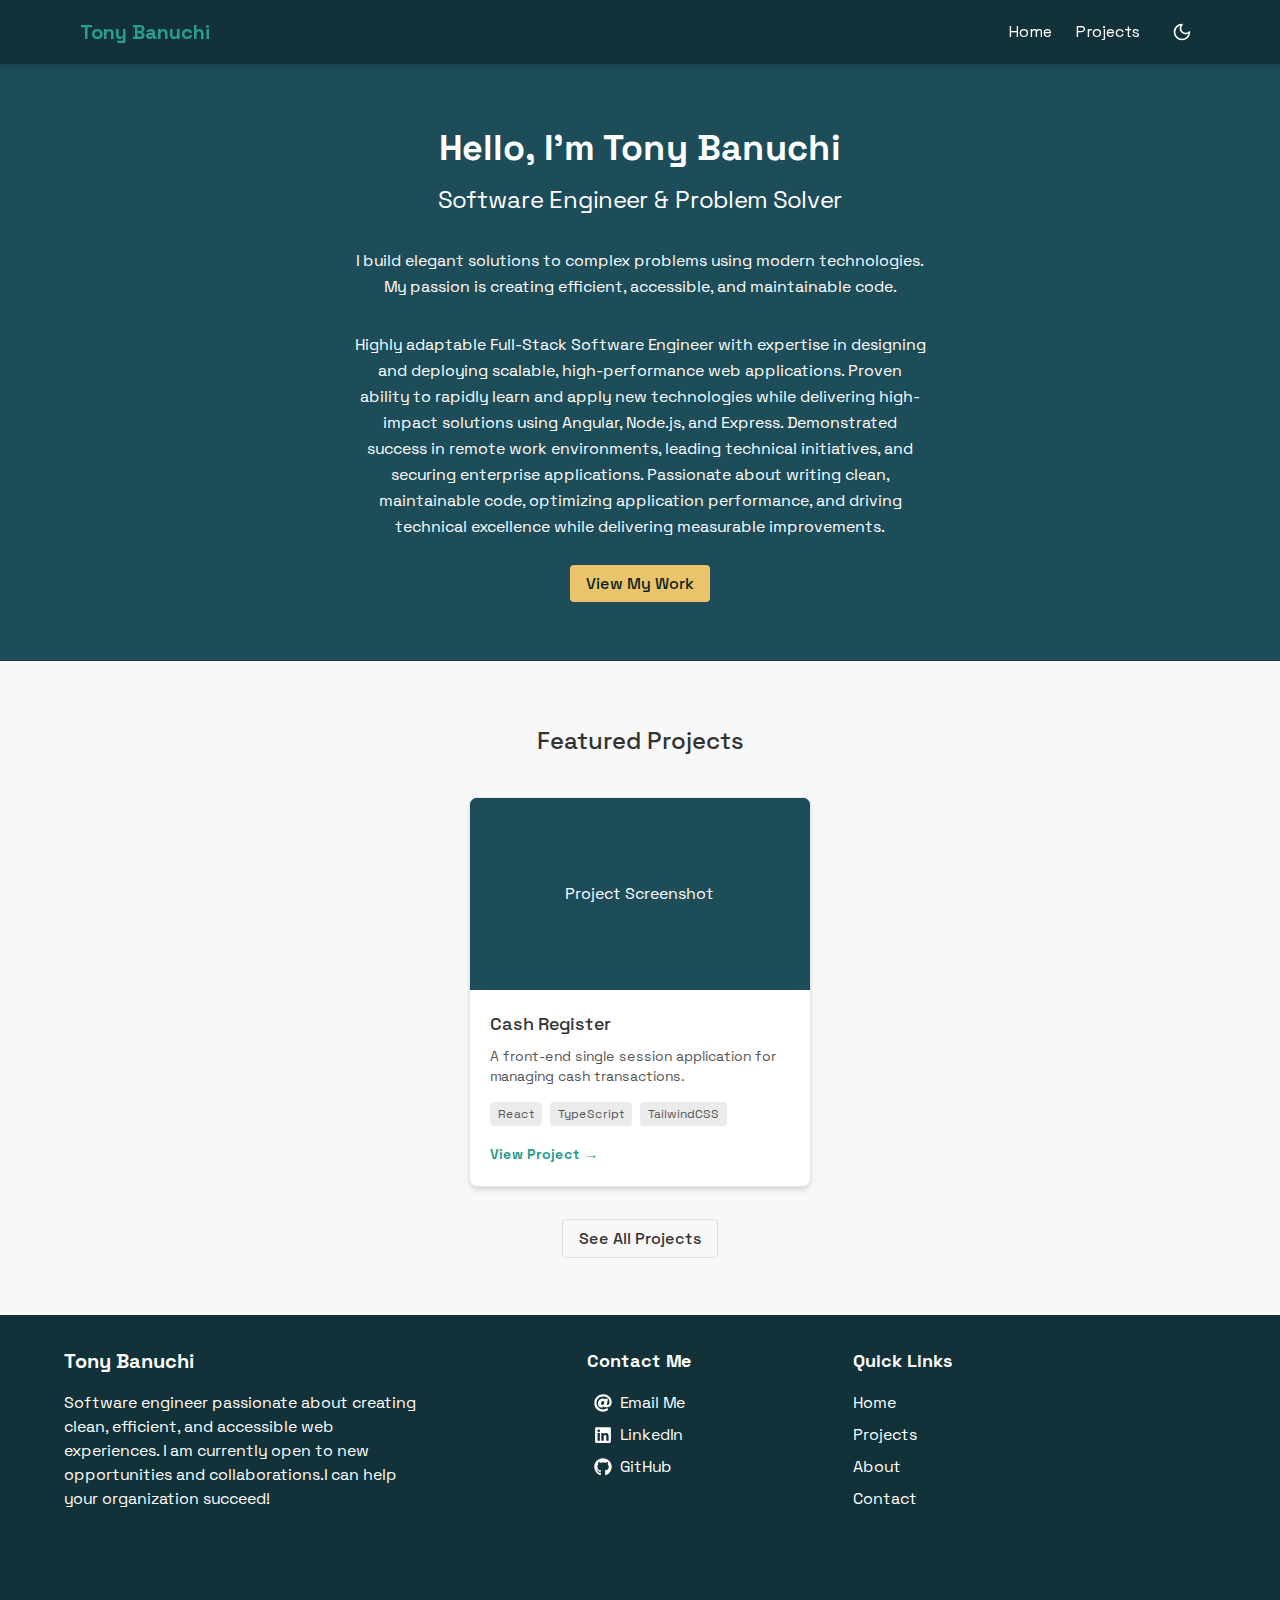
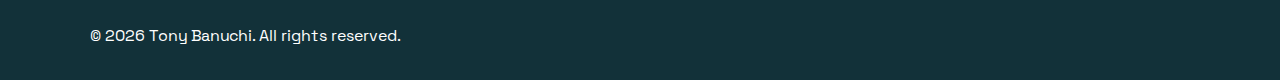
==== commit 63573185: "2025-04-18: Edit Navbar to remove dead links. Added project card loop to Projects Page." ====
--- a/index.html
+++ b/index.html
@@ -1 +1 @@
-<!DOCTYPE html><html lang="en"><head><meta charSet="utf-8"/><meta name="viewport" content="width=device-width, initial-scale=1"/><link rel="stylesheet" href="/_next/static/css/cf75fc223ba35431.css" data-precedence="next"/><link rel="preload" as="script" fetchPriority="low" href="/_next/static/chunks/webpack-3da8213581268bb0.js"/><script src="/_next/static/chunks/4bd1b696-4fb8d8afcd5437e5.js" async=""></script><script src="/_next/static/chunks/684-138075333639d3c6.js" async=""></script><script src="/_next/static/chunks/main-app-474e2ba3f96e4ae2.js" async=""></script><script src="/_next/static/chunks/8e1d74a4-f59957605e98c645.js" async=""></script><script src="/_next/static/chunks/874-8713cbcfa346a06d.js" async=""></script><script src="/_next/static/chunks/app/layout-d4ba2fd71bde930f.js" async=""></script><script src="/_next/static/chunks/766-9a104db814fbc71e.js" async=""></script><script src="/_next/static/chunks/app/page-bf0f975dc7fe48f6.js" async=""></script><title>Tony Banuchi - Portfolio</title><meta name="description" content="Professional Portfolio for Tony Banuchi, Senior Full-Stack Software Engineer."/><link rel="icon" href="/favicon.ico" type="image/x-icon" sizes="16x16"/><script src="/_next/static/chunks/polyfills-42372ed130431b0a.js" noModule=""></script></head><body class="__variable_bc0dcf __variable_33c22e"><div class="flex flex-col min-h-screen font-sans"><header class="sticky top-0 z-10 bg-brand-primary text-light-text-inverse dark:text-dark-text-primary shadow-md"><div class="max-w-6xl mx-auto px-4"><div class="flex justify-between items-center h-16"><a class="font-bold text-xl" href="/">Tony Banuchi</a><nav class="hidden md:flex items-center space-x-6"><a class="text-accent-secondary transition-colors" href="/">Home</a><a class="text-light-text-inverse dark:text-dark-text-primary hover:text-accent-secondary transition-colors" href="/projects">Projects</a><a class="text-light-text-inverse dark:text-dark-text-primary hover:text-accent-secondary transition-colors" href="/about">About</a><a class="text-light-text-inverse dark:text-dark-text-primary hover:text-accent-secondary transition-colors" href="/contact">Contact</a><button class="p-2 rounded-full hover:bg-brand-secondary transition-colors" aria-label="Switch to dark mode"><svg xmlns="http://www.w3.org/2000/svg" width="20" height="20" viewBox="0 0 24 24" fill="none" stroke="currentColor" stroke-width="2" stroke-linecap="round" stroke-linejoin="round" class="lucide lucide-moon"><path d="M12 3a6 6 0 0 0 9 9 9 9 0 1 1-9-9Z"></path></svg></button></nav><div class="flex items-center md:hidden"><button class="p-2 mr-2 rounded-full hover:bg-brand-secondary transition-colors" aria-label="Switch to dark mode"><svg xmlns="http://www.w3.org/2000/svg" width="20" height="20" viewBox="0 0 24 24" fill="none" stroke="currentColor" stroke-width="2" stroke-linecap="round" stroke-linejoin="round" class="lucide lucide-moon"><path d="M12 3a6 6 0 0 0 9 9 9 9 0 1 1-9-9Z"></path></svg></button><button class="p-2 rounded-full hover:bg-brand-secondary transition-colors" aria-label="Open menu"><svg xmlns="http://www.w3.org/2000/svg" width="24" height="24" viewBox="0 0 24 24" fill="none" stroke="currentColor" stroke-width="2" stroke-linecap="round" stroke-linejoin="round" class="lucide lucide-menu"><line x1="4" x2="20" y1="12" y2="12"></line><line x1="4" x2="20" y1="6" y2="6"></line><line x1="4" x2="20" y1="18" y2="18"></line></svg></button></div></div></div></header><div class="flex-grow"><main><section class="py-16 px-5 text-center bg-brand-secondary dark:bg-brand-dark text-light-text-inverse dark:text-dark-text-primary border-b border-light-state-border dark:border-dark-state-border"><h1 class="text-4xl font-bold mb-4">Hello, I&#x27;m Tony Banuchi</h1><h2 class="text-2xl font-normal mb-8 text-light-text-inverse dark:text-dark-text-secondary">Software Engineer &amp; Problem Solver</h2><p class="max-w-xl mx-auto mb-8 leading-relaxed text-light-text-inverse dark:text-dark-text-secondary">I build elegant solutions to complex problems using modern technologies. My passion is creating efficient, accessible, and maintainable code.</p><p class="max-w-xl mx-auto mb-8 leading-relaxed text-light-text-inverse dark:text-dark-text-secondary">Highly adaptable Full-Stack Software Engineer with expertise in designing and deploying scalable, high-performance web applications. Proven ability to rapidly learn and apply new technologies while delivering high-impact solutions using Angular, Node.js, and Express. Demonstrated success in remote work environments, leading technical initiatives, and securing enterprise applications. Passionate about writing clean, maintainable code, optimizing application performance, and driving technical excellence while delivering measurable improvements.</p><a class="btn btn-primary" href="/projects">View My Work</a></section><section class="py-16 px-5 bg-light-surface-main dark:bg-brand-primary"><h2 class="text-2xl text-center mb-10 text-light-text-primary dark:text-dark-text-primary">Featured Projects</h2><div class="flex flex-wrap justify-center gap-6 max-w-5xl mx-auto"><div class="w-full md:w-5/12 lg:w-1/3"><div class="card"><div class="h-48 bg-brand-secondary flex items-center justify-center text-light-text-inverse"><div class="text-center text- p-4 relative w-full h-full content-center" style="background-color:#1E4D5A">Project Screenshot</div></div><div class="p-5"><h3 class="text-lg font-medium mb-2 text-light-text-primary dark:text-dark-text-primary">Cash Register</h3><p class="text-sm mb-4 text-light-text-secondary dark:text-dark-text-secondary">A front-end single session application for managing cash transactions.</p><div class="flex flex-wrap gap-2 mb-4"><span class="px-2 py-1 text-xs rounded bg-light-surface-muted dark:bg-dark-surface-muted text-light-text-secondary dark:text-dark-text-secondary">React</span><span class="px-2 py-1 text-xs rounded bg-light-surface-muted dark:bg-dark-surface-muted text-light-text-secondary dark:text-dark-text-secondary">TypeScript</span><span class="px-2 py-1 text-xs rounded bg-light-surface-muted dark:bg-dark-surface-muted text-light-text-secondary dark:text-dark-text-secondary">TailwindCSS</span></div><a class="inline-block font-bold text-sm text-accent-secondary hover:underline" href="/projects/CashRegister">View Project →</a></div></div></div></div><div class="text-center mt-10"><a class="btn btn-outline" href="/projects">See All Projects</a></div></section></main></div><footer class="py-8 px-4 bg-brand-primary text-light-text-inverse dark:text-dark-text-primary"><div class="max-w-6xl mx-auto"><div class="grid grid-cols-1 md:grid-cols-3 gap-8"><div><h3 class="text-xl font-bold mb-4">Tony Banuchi</h3><p class="text-light-text-inverse dark:text-dark-text-secondary mb-4">Software engineer passionate about creating clean, efficient, and accessible web experiences. I am currently open to new opportunities and collaborations.I can help your organization succeed!</p></div><div class="justify-items-start md:justify-items-center"><h3 class="text-lg font-bold mb-4">Contact Me</h3><div class="flex flex-col space-y-2"><a href="mailto:tony.banuchi@gmail.com" target="_blank" class="flex items-center gap-2 text-light-text-inverse dark:text-dark-text-secondary hover:text-accent-secondary transition-colors"><svg stroke="currentColor" fill="currentColor" stroke-width="0" viewBox="0 0 512 512" height="18" width="18" xmlns="http://www.w3.org/2000/svg"><path d="M256 8C118.941 8 8 118.919 8 256c0 137.059 110.919 248 248 248 48.154 0 95.342-14.14 135.408-40.223 12.005-7.815 14.625-24.288 5.552-35.372l-10.177-12.433c-7.671-9.371-21.179-11.667-31.373-5.129C325.92 429.757 291.314 440 256 440c-101.458 0-184-82.542-184-184S154.542 72 256 72c100.139 0 184 57.619 184 160 0 38.786-21.093 79.742-58.17 83.693-17.349-.454-16.91-12.857-13.476-30.024l23.433-121.11C394.653 149.75 383.308 136 368.225 136h-44.981a13.518 13.518 0 0 0-13.432 11.993l-.01.092c-14.697-17.901-40.448-21.775-59.971-21.775-74.58 0-137.831 62.234-137.831 151.46 0 65.303 36.785 105.87 96 105.87 26.984 0 57.369-15.637 74.991-38.333 9.522 34.104 40.613 34.103 70.71 34.103C462.609 379.41 504 307.798 504 232 504 95.653 394.023 8 256 8zm-21.68 304.43c-22.249 0-36.07-15.623-36.07-40.771 0-44.993 30.779-72.729 58.63-72.729 22.292 0 35.601 15.241 35.601 40.77 0 45.061-33.875 72.73-58.161 72.73z"></path></svg><span>Email Me</span></a><a href="https://www.linkedin.com/in/tony-banuchi-developer/" target="_blank" rel="noopener noreferrer" class="flex items-center gap-2 text-light-text-inverse dark:text-dark-text-secondary hover:text-accent-secondary transition-colors"><svg stroke="currentColor" fill="currentColor" stroke-width="0" viewBox="0 0 448 512" height="18" width="18" xmlns="http://www.w3.org/2000/svg"><path d="M416 32H31.9C14.3 32 0 46.5 0 64.3v383.4C0 465.5 14.3 480 31.9 480H416c17.6 0 32-14.5 32-32.3V64.3c0-17.8-14.4-32.3-32-32.3zM135.4 416H69V202.2h66.5V416zm-33.2-243c-21.3 0-38.5-17.3-38.5-38.5S80.9 96 102.2 96c21.2 0 38.5 17.3 38.5 38.5 0 21.3-17.2 38.5-38.5 38.5zm282.1 243h-66.4V312c0-24.8-.5-56.7-34.5-56.7-34.6 0-39.9 27-39.9 54.9V416h-66.4V202.2h63.7v29.2h.9c8.9-16.8 30.6-34.5 62.9-34.5 67.2 0 79.7 44.3 79.7 101.9V416z"></path></svg><span>LinkedIn</span></a><a href="https://github.com/TonyBanuchi" target="_blank" rel="noopener noreferrer" class="flex items-center gap-2 text-light-text-inverse dark:text-dark-text-secondary hover:text-accent-secondary transition-colors"><svg stroke="currentColor" fill="currentColor" stroke-width="0" viewBox="0 0 496 512" height="18" width="18" xmlns="http://www.w3.org/2000/svg"><path d="M165.9 397.4c0 2-2.3 3.6-5.2 3.6-3.3.3-5.6-1.3-5.6-3.6 0-2 2.3-3.6 5.2-3.6 3-.3 5.6 1.3 5.6 3.6zm-31.1-4.5c-.7 2 1.3 4.3 4.3 4.9 2.6 1 5.6 0 6.2-2s-1.3-4.3-4.3-5.2c-2.6-.7-5.5.3-6.2 2.3zm44.2-1.7c-2.9.7-4.9 2.6-4.6 4.9.3 2 2.9 3.3 5.9 2.6 2.9-.7 4.9-2.6 4.6-4.6-.3-1.9-3-3.2-5.9-2.9zM244.8 8C106.1 8 0 113.3 0 252c0 110.9 69.8 205.8 169.5 239.2 12.8 2.3 17.3-5.6 17.3-12.1 0-6.2-.3-40.4-.3-61.4 0 0-70 15-84.7-29.8 0 0-11.4-29.1-27.8-36.6 0 0-22.9-15.7 1.6-15.4 0 0 24.9 2 38.6 25.8 21.9 38.6 58.6 27.5 72.9 20.9 2.3-16 8.8-27.1 16-33.7-55.9-6.2-112.3-14.3-112.3-110.5 0-27.5 7.6-41.3 23.6-58.9-2.6-6.5-11.1-33.3 2.6-67.9 20.9-6.5 69 27 69 27 20-5.6 41.5-8.5 62.8-8.5s42.8 2.9 62.8 8.5c0 0 48.1-33.6 69-27 13.7 34.7 5.2 61.4 2.6 67.9 16 17.7 25.8 31.5 25.8 58.9 0 96.5-58.9 104.2-114.8 110.5 9.2 7.9 17 22.9 17 46.4 0 33.7-.3 75.4-.3 83.6 0 6.5 4.6 14.4 17.3 12.1C428.2 457.8 496 362.9 496 252 496 113.3 383.5 8 244.8 8zM97.2 352.9c-1.3 1-1 3.3.7 5.2 1.6 1.6 3.9 2.3 5.2 1 1.3-1 1-3.3-.7-5.2-1.6-1.6-3.9-2.3-5.2-1zm-10.8-8.1c-.7 1.3.3 2.9 2.3 3.9 1.6 1 3.6.7 4.3-.7.7-1.3-.3-2.9-2.3-3.9-2-.6-3.6-.3-4.3.7zm32.4 35.6c-1.6 1.3-1 4.3 1.3 6.2 2.3 2.3 5.2 2.6 6.5 1 1.3-1.3.7-4.3-1.3-6.2-2.2-2.3-5.2-2.6-6.5-1zm-11.4-14.7c-1.6 1-1.6 3.6 0 5.9 1.6 2.3 4.3 3.3 5.6 2.3 1.6-1.3 1.6-3.9 0-6.2-1.4-2.3-4-3.3-5.6-2z"></path></svg><span>GitHub</span></a></div></div><div><h3 class="text-lg font-bold mb-4">Quick Links</h3><nav class="flex flex-col space-y-2"><a class="text-light-text-inverse dark:text-dark-text-secondary hover:text-accent-secondary transition-colors" href="/">Home</a><a class="text-light-text-inverse dark:text-dark-text-secondary hover:text-accent-secondary transition-colors" href="/projects">Projects</a><a class="text-light-text-inverse dark:text-dark-text-secondary hover:text-accent-secondary transition-colors" href="/about">About</a><a class="text-light-text-inverse dark:text-dark-text-secondary hover:text-accent-secondary transition-colors" href="/contact">Contact</a></nav></div><div class="border-t border-light-state-border dark:border-dark-state-border mt-8 pt-8 text-center text-light-text-inverse dark:text-dark-text-secondary"><p>© <!-- -->2025<!-- --> Tony Banuchi. All rights reserved.</p></div></div></div></footer></div><script src="/_next/static/chunks/webpack-3da8213581268bb0.js" async=""></script><script>(self.__next_f=self.__next_f||[]).push([0])</script><script>self.__next_f.push([1,"1:\"$Sreact.fragment\"\n2:I[4052,[\"711\",\"static/chunks/8e1d74a4-f59957605e98c645.js\",\"874\",\"static/chunks/874-8713cbcfa346a06d.js\",\"177\",\"static/chunks/app/layout-d4ba2fd71bde930f.js\"],\"default\"]\n3:I[2936,[\"711\",\"static/chunks/8e1d74a4-f59957605e98c645.js\",\"874\",\"static/chunks/874-8713cbcfa346a06d.js\",\"177\",\"static/chunks/app/layout-d4ba2fd71bde930f.js\"],\"default\"]\n4:I[7555,[],\"\"]\n5:I[1295,[],\"\"]\n6:I[6874,[\"874\",\"static/chunks/874-8713cbcfa346a06d.js\",\"766\",\"static/chunks/766-9a104db814fbc71e.js\",\"974\",\"static/chunks/app/page-bf0f975dc7fe48f6.js\"],\"\"]\n7:I[8460,[\"874\",\"static/chunks/874-8713cbcfa346a06d.js\",\"766\",\"static/chunks/766-9a104db814fbc71e.js\",\"974\",\"static/chunks/app/page-bf0f975dc7fe48f6.js\"],\"ProjectCard\"]\n8:I[9665,[],\"OutletBoundary\"]\nb:I[9665,[],\"ViewportBoundary\"]\nd:I[9665,[],\"MetadataBoundary\"]\nf:I[6614,[],\"\"]\n:HL[\"/_next/static/css/cf75fc223ba35431.css\",\"style\"]\n"])</script><script>self.__next_f.push([1,"0:{\"P\":null,\"b\":\"UqJ67G67EgjaPzwghjwFr\",\"p\":\"\",\"c\":[\"\",\"\"],\"i\":false,\"f\":[[[\"\",{\"children\":[\"__PAGE__\",{}]},\"$undefined\",\"$undefined\",true],[\"\",[\"$\",\"$1\",\"c\",{\"children\":[[[\"$\",\"link\",\"0\",{\"rel\":\"stylesheet\",\"href\":\"/_next/static/css/cf75fc223ba35431.css\",\"precedence\":\"next\",\"crossOrigin\":\"$undefined\",\"nonce\":\"$undefined\"}]],[\"$\",\"html\",null,{\"lang\":\"en\",\"children\":[\"$\",\"body\",null,{\"className\":\"__variable_bc0dcf __variable_33c22e\",\"children\":[\"$\",\"$L2\",null,{\"children\":[\"$\",\"$L3\",null,{\"children\":[\"$\",\"$L4\",null,{\"parallelRouterKey\":\"children\",\"error\":\"$undefined\",\"errorStyles\":\"$undefined\",\"errorScripts\":\"$undefined\",\"template\":[\"$\",\"$L5\",null,{}],\"templateStyles\":\"$undefined\",\"templateScripts\":\"$undefined\",\"notFound\":[[[\"$\",\"title\",null,{\"children\":\"404: This page could not be found.\"}],[\"$\",\"div\",null,{\"style\":{\"fontFamily\":\"system-ui,\\\"Segoe UI\\\",Roboto,Helvetica,Arial,sans-serif,\\\"Apple Color Emoji\\\",\\\"Segoe UI Emoji\\\"\",\"height\":\"100vh\",\"textAlign\":\"center\",\"display\":\"flex\",\"flexDirection\":\"column\",\"alignItems\":\"center\",\"justifyContent\":\"center\"},\"children\":[\"$\",\"div\",null,{\"children\":[[\"$\",\"style\",null,{\"dangerouslySetInnerHTML\":{\"__html\":\"body{color:#000;background:#fff;margin:0}.next-error-h1{border-right:1px solid rgba(0,0,0,.3)}@media (prefers-color-scheme:dark){body{color:#fff;background:#000}.next-error-h1{border-right:1px solid rgba(255,255,255,.3)}}\"}}],[\"$\",\"h1\",null,{\"className\":\"next-error-h1\",\"style\":{\"display\":\"inline-block\",\"margin\":\"0 20px 0 0\",\"padding\":\"0 23px 0 0\",\"fontSize\":24,\"fontWeight\":500,\"verticalAlign\":\"top\",\"lineHeight\":\"49px\"},\"children\":404}],[\"$\",\"div\",null,{\"style\":{\"display\":\"inline-block\"},\"children\":[\"$\",\"h2\",null,{\"style\":{\"fontSize\":14,\"fontWeight\":400,\"lineHeight\":\"49px\",\"margin\":0},\"children\":\"This page could not be found.\"}]}]]}]}]],[]],\"forbidden\":\"$undefined\",\"unauthorized\":\"$undefined\"}]}]}]}]}]]}],{\"children\":[\"__PAGE__\",[\"$\",\"$1\",\"c\",{\"children\":[[\"$\",\"main\",null,{\"children\":[[\"$\",\"section\",null,{\"className\":\"py-16 px-5 text-center bg-brand-secondary dark:bg-brand-dark text-light-text-inverse dark:text-dark-text-primary border-b border-light-state-border dark:border-dark-state-border\",\"children\":[[\"$\",\"h1\",null,{\"className\":\"text-4xl font-bold mb-4\",\"children\":\"Hello, I'm Tony Banuchi\"}],[\"$\",\"h2\",null,{\"className\":\"text-2xl font-normal mb-8 text-light-text-inverse dark:text-dark-text-secondary\",\"children\":\"Software Engineer \u0026 Problem Solver\"}],[\"$\",\"p\",null,{\"className\":\"max-w-xl mx-auto mb-8 leading-relaxed text-light-text-inverse dark:text-dark-text-secondary\",\"children\":\"I build elegant solutions to complex problems using modern technologies. My passion is creating efficient, accessible, and maintainable code.\"}],[\"$\",\"p\",null,{\"className\":\"max-w-xl mx-auto mb-8 leading-relaxed text-light-text-inverse dark:text-dark-text-secondary\",\"children\":\"Highly adaptable Full-Stack Software Engineer with expertise in designing and deploying scalable, high-performance web applications. Proven ability to rapidly learn and apply new technologies while delivering high-impact solutions using Angular, Node.js, and Express. Demonstrated success in remote work environments, leading technical initiatives, and securing enterprise applications. Passionate about writing clean, maintainable code, optimizing application performance, and driving technical excellence while delivering measurable improvements.\"}],[\"$\",\"$L6\",null,{\"href\":\"/projects\",\"className\":\"btn btn-primary\",\"children\":\"View My Work\"}]]}],[\"$\",\"section\",null,{\"className\":\"py-16 px-5 bg-light-surface-main dark:bg-brand-primary\",\"children\":[[\"$\",\"h2\",null,{\"className\":\"text-2xl text-center mb-10 text-light-text-primary dark:text-dark-text-primary\",\"children\":\"Featured Projects\"}],[\"$\",\"div\",null,{\"className\":\"flex flex-wrap justify-center gap-6 max-w-5xl mx-auto\",\"children\":[[\"$\",\"div\",\"CashRegister\",{\"className\":\"w-full md:w-5/12 lg:w-1/3\",\"children\":[\"$\",\"$L7\",null,{\"id\":\"CashRegister\",\"title\":\"Cash Register\",\"description\":\"A front-end single session application for managing cash transactions.\",\"technologies\":[\"React\",\"TypeScript\",\"TailwindCSS\"],\"imageColor\":\"#1E4D5A\",\"imageUrl\":\"$undefined\"}]}]]}],[\"$\",\"div\",null,{\"className\":\"text-center mt-10\",\"children\":[\"$\",\"$L6\",null,{\"href\":\"/projects\",\"className\":\"btn btn-outline\",\"children\":\"See All Projects\"}]}]]}]]}],\"$undefined\",null,[\"$\",\"$L8\",null,{\"children\":[\"$L9\",\"$La\",null]}]]}],{},null,false]},null,false],[\"$\",\"$1\",\"h\",{\"children\":[null,[\"$\",\"$1\",\"WO31Nk2U1vU4hKbqyzpwH\",{\"children\":[[\"$\",\"$Lb\",null,{\"children\":\"$Lc\"}],null]}],[\"$\",\"$Ld\",null,{\"children\":\"$Le\"}]]}],false]],\"m\":\"$undefined\",\"G\":[\"$f\",\"$undefined\"],\"s\":false,\"S\":true}\n"])</script><script>self.__next_f.push([1,"c:[[\"$\",\"meta\",\"0\",{\"charSet\":\"utf-8\"}],[\"$\",\"meta\",\"1\",{\"name\":\"viewport\",\"content\":\"width=device-width, initial-scale=1\"}]]\n9:null\n"])</script><script>self.__next_f.push([1,"a:null\ne:[[\"$\",\"title\",\"0\",{\"children\":\"Tony Banuchi - Portfolio\"}],[\"$\",\"meta\",\"1\",{\"name\":\"description\",\"content\":\"Professional Portfolio for Tony Banuchi, Senior Full-Stack Software Engineer.\"}],[\"$\",\"link\",\"2\",{\"rel\":\"icon\",\"href\":\"/favicon.ico\",\"type\":\"image/x-icon\",\"sizes\":\"16x16\"}]]\n"])</script></body></html>+<!DOCTYPE html><html lang="en"><head><meta charSet="utf-8"/><meta name="viewport" content="width=device-width, initial-scale=1"/><link rel="stylesheet" href="/_next/static/css/cf75fc223ba35431.css" data-precedence="next"/><link rel="preload" as="script" fetchPriority="low" href="/_next/static/chunks/webpack-3da8213581268bb0.js"/><script src="/_next/static/chunks/4bd1b696-4fb8d8afcd5437e5.js" async=""></script><script src="/_next/static/chunks/684-138075333639d3c6.js" async=""></script><script src="/_next/static/chunks/main-app-474e2ba3f96e4ae2.js" async=""></script><script src="/_next/static/chunks/8e1d74a4-f59957605e98c645.js" async=""></script><script src="/_next/static/chunks/874-8713cbcfa346a06d.js" async=""></script><script src="/_next/static/chunks/app/layout-20e8e35b62f823a1.js" async=""></script><script src="/_next/static/chunks/766-9a104db814fbc71e.js" async=""></script><script src="/_next/static/chunks/app/page-bf0f975dc7fe48f6.js" async=""></script><title>Tony Banuchi - Portfolio</title><meta name="description" content="Professional Portfolio for Tony Banuchi, Senior Full-Stack Software Engineer."/><link rel="icon" href="/favicon.ico" type="image/x-icon" sizes="16x16"/><script src="/_next/static/chunks/polyfills-42372ed130431b0a.js" noModule=""></script></head><body class="__variable_bc0dcf __variable_33c22e"><div class="flex flex-col min-h-screen font-sans"><header class="sticky top-0 z-10 bg-brand-primary text-light-text-inverse dark:text-dark-text-primary shadow-md"><div class="max-w-6xl mx-auto px-4"><div class="flex justify-between items-center h-16"><a class="font-bold text-xl" href="/">Tony Banuchi</a><nav class="hidden md:flex items-center space-x-6"><a class="text-accent-secondary transition-colors" href="/">Home</a><a class="text-light-text-inverse dark:text-dark-text-primary hover:text-accent-secondary transition-colors" href="/projects">Projects</a><button class="p-2 rounded-full hover:bg-brand-secondary transition-colors" aria-label="Switch to dark mode"><svg xmlns="http://www.w3.org/2000/svg" width="20" height="20" viewBox="0 0 24 24" fill="none" stroke="currentColor" stroke-width="2" stroke-linecap="round" stroke-linejoin="round" class="lucide lucide-moon"><path d="M12 3a6 6 0 0 0 9 9 9 9 0 1 1-9-9Z"></path></svg></button></nav><div class="flex items-center md:hidden"><button class="p-2 mr-2 rounded-full hover:bg-brand-secondary transition-colors" aria-label="Switch to dark mode"><svg xmlns="http://www.w3.org/2000/svg" width="20" height="20" viewBox="0 0 24 24" fill="none" stroke="currentColor" stroke-width="2" stroke-linecap="round" stroke-linejoin="round" class="lucide lucide-moon"><path d="M12 3a6 6 0 0 0 9 9 9 9 0 1 1-9-9Z"></path></svg></button><button class="p-2 rounded-full hover:bg-brand-secondary transition-colors" aria-label="Open menu"><svg xmlns="http://www.w3.org/2000/svg" width="24" height="24" viewBox="0 0 24 24" fill="none" stroke="currentColor" stroke-width="2" stroke-linecap="round" stroke-linejoin="round" class="lucide lucide-menu"><line x1="4" x2="20" y1="12" y2="12"></line><line x1="4" x2="20" y1="6" y2="6"></line><line x1="4" x2="20" y1="18" y2="18"></line></svg></button></div></div></div></header><div class="flex-grow"><main><section class="py-16 px-5 text-center bg-brand-secondary dark:bg-brand-dark text-light-text-inverse dark:text-dark-text-primary border-b border-light-state-border dark:border-dark-state-border"><h1 class="text-4xl font-bold mb-4">Hello, I&#x27;m Tony Banuchi</h1><h2 class="text-2xl font-normal mb-8 text-light-text-inverse dark:text-dark-text-secondary">Software Engineer &amp; Problem Solver</h2><p class="max-w-xl mx-auto mb-8 leading-relaxed text-light-text-inverse dark:text-dark-text-secondary">I build elegant solutions to complex problems using modern technologies. My passion is creating efficient, accessible, and maintainable code.</p><p class="max-w-xl mx-auto mb-8 leading-relaxed text-light-text-inverse dark:text-dark-text-secondary">Highly adaptable Full-Stack Software Engineer with expertise in designing and deploying scalable, high-performance web applications. Proven ability to rapidly learn and apply new technologies while delivering high-impact solutions using Angular, Node.js, and Express. Demonstrated success in remote work environments, leading technical initiatives, and securing enterprise applications. Passionate about writing clean, maintainable code, optimizing application performance, and driving technical excellence while delivering measurable improvements.</p><a class="btn btn-primary" href="/projects">View My Work</a></section><section class="py-16 px-5 bg-light-surface-main dark:bg-brand-primary"><h2 class="text-2xl text-center mb-10 text-light-text-primary dark:text-dark-text-primary">Featured Projects</h2><div class="flex flex-wrap justify-center gap-6 max-w-5xl mx-auto"><div class="w-full md:w-5/12 lg:w-1/3"><div class="card"><div class="h-48 bg-brand-secondary flex items-center justify-center text-light-text-inverse"><div class="text-center text- p-4 relative w-full h-full content-center" style="background-color:#1E4D5A">Project Screenshot</div></div><div class="p-5"><h3 class="text-lg font-medium mb-2 text-light-text-primary dark:text-dark-text-primary">Cash Register</h3><p class="text-sm mb-4 text-light-text-secondary dark:text-dark-text-secondary">A front-end single session application for managing cash transactions.</p><div class="flex flex-wrap gap-2 mb-4"><span class="px-2 py-1 text-xs rounded bg-light-surface-muted dark:bg-dark-surface-muted text-light-text-secondary dark:text-dark-text-secondary">React</span><span class="px-2 py-1 text-xs rounded bg-light-surface-muted dark:bg-dark-surface-muted text-light-text-secondary dark:text-dark-text-secondary">TypeScript</span><span class="px-2 py-1 text-xs rounded bg-light-surface-muted dark:bg-dark-surface-muted text-light-text-secondary dark:text-dark-text-secondary">TailwindCSS</span></div><a class="inline-block font-bold text-sm text-accent-secondary hover:underline" href="/projects/CashRegister">View Project →</a></div></div></div></div><div class="text-center mt-10"><a class="btn btn-outline" href="/projects">See All Projects</a></div></section></main></div><footer class="py-8 px-4 bg-brand-primary text-light-text-inverse dark:text-dark-text-primary"><div class="max-w-6xl mx-auto"><div class="grid grid-cols-1 md:grid-cols-3 gap-8"><div><h3 class="text-xl font-bold mb-4">Tony Banuchi</h3><p class="text-light-text-inverse dark:text-dark-text-secondary mb-4">Software engineer passionate about creating clean, efficient, and accessible web experiences. I am currently open to new opportunities and collaborations.I can help your organization succeed!</p></div><div class="justify-items-start md:justify-items-center"><h3 class="text-lg font-bold mb-4">Contact Me</h3><div class="flex flex-col space-y-2"><a href="mailto:tony.banuchi@gmail.com" target="_blank" class="flex items-center gap-2 text-light-text-inverse dark:text-dark-text-secondary hover:text-accent-secondary transition-colors"><svg stroke="currentColor" fill="currentColor" stroke-width="0" viewBox="0 0 512 512" height="18" width="18" xmlns="http://www.w3.org/2000/svg"><path d="M256 8C118.941 8 8 118.919 8 256c0 137.059 110.919 248 248 248 48.154 0 95.342-14.14 135.408-40.223 12.005-7.815 14.625-24.288 5.552-35.372l-10.177-12.433c-7.671-9.371-21.179-11.667-31.373-5.129C325.92 429.757 291.314 440 256 440c-101.458 0-184-82.542-184-184S154.542 72 256 72c100.139 0 184 57.619 184 160 0 38.786-21.093 79.742-58.17 83.693-17.349-.454-16.91-12.857-13.476-30.024l23.433-121.11C394.653 149.75 383.308 136 368.225 136h-44.981a13.518 13.518 0 0 0-13.432 11.993l-.01.092c-14.697-17.901-40.448-21.775-59.971-21.775-74.58 0-137.831 62.234-137.831 151.46 0 65.303 36.785 105.87 96 105.87 26.984 0 57.369-15.637 74.991-38.333 9.522 34.104 40.613 34.103 70.71 34.103C462.609 379.41 504 307.798 504 232 504 95.653 394.023 8 256 8zm-21.68 304.43c-22.249 0-36.07-15.623-36.07-40.771 0-44.993 30.779-72.729 58.63-72.729 22.292 0 35.601 15.241 35.601 40.77 0 45.061-33.875 72.73-58.161 72.73z"></path></svg><span>Email Me</span></a><a href="https://www.linkedin.com/in/tony-banuchi-developer/" target="_blank" rel="noopener noreferrer" class="flex items-center gap-2 text-light-text-inverse dark:text-dark-text-secondary hover:text-accent-secondary transition-colors"><svg stroke="currentColor" fill="currentColor" stroke-width="0" viewBox="0 0 448 512" height="18" width="18" xmlns="http://www.w3.org/2000/svg"><path d="M416 32H31.9C14.3 32 0 46.5 0 64.3v383.4C0 465.5 14.3 480 31.9 480H416c17.6 0 32-14.5 32-32.3V64.3c0-17.8-14.4-32.3-32-32.3zM135.4 416H69V202.2h66.5V416zm-33.2-243c-21.3 0-38.5-17.3-38.5-38.5S80.9 96 102.2 96c21.2 0 38.5 17.3 38.5 38.5 0 21.3-17.2 38.5-38.5 38.5zm282.1 243h-66.4V312c0-24.8-.5-56.7-34.5-56.7-34.6 0-39.9 27-39.9 54.9V416h-66.4V202.2h63.7v29.2h.9c8.9-16.8 30.6-34.5 62.9-34.5 67.2 0 79.7 44.3 79.7 101.9V416z"></path></svg><span>LinkedIn</span></a><a href="https://github.com/TonyBanuchi" target="_blank" rel="noopener noreferrer" class="flex items-center gap-2 text-light-text-inverse dark:text-dark-text-secondary hover:text-accent-secondary transition-colors"><svg stroke="currentColor" fill="currentColor" stroke-width="0" viewBox="0 0 496 512" height="18" width="18" xmlns="http://www.w3.org/2000/svg"><path d="M165.9 397.4c0 2-2.3 3.6-5.2 3.6-3.3.3-5.6-1.3-5.6-3.6 0-2 2.3-3.6 5.2-3.6 3-.3 5.6 1.3 5.6 3.6zm-31.1-4.5c-.7 2 1.3 4.3 4.3 4.9 2.6 1 5.6 0 6.2-2s-1.3-4.3-4.3-5.2c-2.6-.7-5.5.3-6.2 2.3zm44.2-1.7c-2.9.7-4.9 2.6-4.6 4.9.3 2 2.9 3.3 5.9 2.6 2.9-.7 4.9-2.6 4.6-4.6-.3-1.9-3-3.2-5.9-2.9zM244.8 8C106.1 8 0 113.3 0 252c0 110.9 69.8 205.8 169.5 239.2 12.8 2.3 17.3-5.6 17.3-12.1 0-6.2-.3-40.4-.3-61.4 0 0-70 15-84.7-29.8 0 0-11.4-29.1-27.8-36.6 0 0-22.9-15.7 1.6-15.4 0 0 24.9 2 38.6 25.8 21.9 38.6 58.6 27.5 72.9 20.9 2.3-16 8.8-27.1 16-33.7-55.9-6.2-112.3-14.3-112.3-110.5 0-27.5 7.6-41.3 23.6-58.9-2.6-6.5-11.1-33.3 2.6-67.9 20.9-6.5 69 27 69 27 20-5.6 41.5-8.5 62.8-8.5s42.8 2.9 62.8 8.5c0 0 48.1-33.6 69-27 13.7 34.7 5.2 61.4 2.6 67.9 16 17.7 25.8 31.5 25.8 58.9 0 96.5-58.9 104.2-114.8 110.5 9.2 7.9 17 22.9 17 46.4 0 33.7-.3 75.4-.3 83.6 0 6.5 4.6 14.4 17.3 12.1C428.2 457.8 496 362.9 496 252 496 113.3 383.5 8 244.8 8zM97.2 352.9c-1.3 1-1 3.3.7 5.2 1.6 1.6 3.9 2.3 5.2 1 1.3-1 1-3.3-.7-5.2-1.6-1.6-3.9-2.3-5.2-1zm-10.8-8.1c-.7 1.3.3 2.9 2.3 3.9 1.6 1 3.6.7 4.3-.7.7-1.3-.3-2.9-2.3-3.9-2-.6-3.6-.3-4.3.7zm32.4 35.6c-1.6 1.3-1 4.3 1.3 6.2 2.3 2.3 5.2 2.6 6.5 1 1.3-1.3.7-4.3-1.3-6.2-2.2-2.3-5.2-2.6-6.5-1zm-11.4-14.7c-1.6 1-1.6 3.6 0 5.9 1.6 2.3 4.3 3.3 5.6 2.3 1.6-1.3 1.6-3.9 0-6.2-1.4-2.3-4-3.3-5.6-2z"></path></svg><span>GitHub</span></a></div></div><div><h3 class="text-lg font-bold mb-4">Quick Links</h3><nav class="flex flex-col space-y-2"><a class="text-light-text-inverse dark:text-dark-text-secondary hover:text-accent-secondary transition-colors" href="/">Home</a><a class="text-light-text-inverse dark:text-dark-text-secondary hover:text-accent-secondary transition-colors" href="/projects">Projects</a><a class="text-light-text-inverse dark:text-dark-text-secondary hover:text-accent-secondary transition-colors" href="/about">About</a><a class="text-light-text-inverse dark:text-dark-text-secondary hover:text-accent-secondary transition-colors" href="/contact">Contact</a></nav></div><div class="border-t border-light-state-border dark:border-dark-state-border mt-8 pt-8 text-center text-light-text-inverse dark:text-dark-text-secondary"><p>© <!-- -->2025<!-- --> Tony Banuchi. All rights reserved.</p></div></div></div></footer></div><script src="/_next/static/chunks/webpack-3da8213581268bb0.js" async=""></script><script>(self.__next_f=self.__next_f||[]).push([0])</script><script>self.__next_f.push([1,"1:\"$Sreact.fragment\"\n2:I[4052,[\"711\",\"static/chunks/8e1d74a4-f59957605e98c645.js\",\"874\",\"static/chunks/874-8713cbcfa346a06d.js\",\"177\",\"static/chunks/app/layout-20e8e35b62f823a1.js\"],\"default\"]\n3:I[2936,[\"711\",\"static/chunks/8e1d74a4-f59957605e98c645.js\",\"874\",\"static/chunks/874-8713cbcfa346a06d.js\",\"177\",\"static/chunks/app/layout-20e8e35b62f823a1.js\"],\"default\"]\n4:I[7555,[],\"\"]\n5:I[1295,[],\"\"]\n6:I[6874,[\"874\",\"static/chunks/874-8713cbcfa346a06d.js\",\"766\",\"static/chunks/766-9a104db814fbc71e.js\",\"974\",\"static/chunks/app/page-bf0f975dc7fe48f6.js\"],\"\"]\n7:I[8460,[\"874\",\"static/chunks/874-8713cbcfa346a06d.js\",\"766\",\"static/chunks/766-9a104db814fbc71e.js\",\"974\",\"static/chunks/app/page-bf0f975dc7fe48f6.js\"],\"ProjectCard\"]\n8:I[9665,[],\"OutletBoundary\"]\nb:I[9665,[],\"ViewportBoundary\"]\nd:I[9665,[],\"MetadataBoundary\"]\nf:I[6614,[],\"\"]\n:HL[\"/_next/static/css/cf75fc223ba35431.css\",\"style\"]\n"])</script><script>self.__next_f.push([1,"0:{\"P\":null,\"b\":\"OYruJDs74la81YpLqeDkE\",\"p\":\"\",\"c\":[\"\",\"\"],\"i\":false,\"f\":[[[\"\",{\"children\":[\"__PAGE__\",{}]},\"$undefined\",\"$undefined\",true],[\"\",[\"$\",\"$1\",\"c\",{\"children\":[[[\"$\",\"link\",\"0\",{\"rel\":\"stylesheet\",\"href\":\"/_next/static/css/cf75fc223ba35431.css\",\"precedence\":\"next\",\"crossOrigin\":\"$undefined\",\"nonce\":\"$undefined\"}]],[\"$\",\"html\",null,{\"lang\":\"en\",\"children\":[\"$\",\"body\",null,{\"className\":\"__variable_bc0dcf __variable_33c22e\",\"children\":[\"$\",\"$L2\",null,{\"children\":[\"$\",\"$L3\",null,{\"children\":[\"$\",\"$L4\",null,{\"parallelRouterKey\":\"children\",\"error\":\"$undefined\",\"errorStyles\":\"$undefined\",\"errorScripts\":\"$undefined\",\"template\":[\"$\",\"$L5\",null,{}],\"templateStyles\":\"$undefined\",\"templateScripts\":\"$undefined\",\"notFound\":[[[\"$\",\"title\",null,{\"children\":\"404: This page could not be found.\"}],[\"$\",\"div\",null,{\"style\":{\"fontFamily\":\"system-ui,\\\"Segoe UI\\\",Roboto,Helvetica,Arial,sans-serif,\\\"Apple Color Emoji\\\",\\\"Segoe UI Emoji\\\"\",\"height\":\"100vh\",\"textAlign\":\"center\",\"display\":\"flex\",\"flexDirection\":\"column\",\"alignItems\":\"center\",\"justifyContent\":\"center\"},\"children\":[\"$\",\"div\",null,{\"children\":[[\"$\",\"style\",null,{\"dangerouslySetInnerHTML\":{\"__html\":\"body{color:#000;background:#fff;margin:0}.next-error-h1{border-right:1px solid rgba(0,0,0,.3)}@media (prefers-color-scheme:dark){body{color:#fff;background:#000}.next-error-h1{border-right:1px solid rgba(255,255,255,.3)}}\"}}],[\"$\",\"h1\",null,{\"className\":\"next-error-h1\",\"style\":{\"display\":\"inline-block\",\"margin\":\"0 20px 0 0\",\"padding\":\"0 23px 0 0\",\"fontSize\":24,\"fontWeight\":500,\"verticalAlign\":\"top\",\"lineHeight\":\"49px\"},\"children\":404}],[\"$\",\"div\",null,{\"style\":{\"display\":\"inline-block\"},\"children\":[\"$\",\"h2\",null,{\"style\":{\"fontSize\":14,\"fontWeight\":400,\"lineHeight\":\"49px\",\"margin\":0},\"children\":\"This page could not be found.\"}]}]]}]}]],[]],\"forbidden\":\"$undefined\",\"unauthorized\":\"$undefined\"}]}]}]}]}]]}],{\"children\":[\"__PAGE__\",[\"$\",\"$1\",\"c\",{\"children\":[[\"$\",\"main\",null,{\"children\":[[\"$\",\"section\",null,{\"className\":\"py-16 px-5 text-center bg-brand-secondary dark:bg-brand-dark text-light-text-inverse dark:text-dark-text-primary border-b border-light-state-border dark:border-dark-state-border\",\"children\":[[\"$\",\"h1\",null,{\"className\":\"text-4xl font-bold mb-4\",\"children\":\"Hello, I'm Tony Banuchi\"}],[\"$\",\"h2\",null,{\"className\":\"text-2xl font-normal mb-8 text-light-text-inverse dark:text-dark-text-secondary\",\"children\":\"Software Engineer \u0026 Problem Solver\"}],[\"$\",\"p\",null,{\"className\":\"max-w-xl mx-auto mb-8 leading-relaxed text-light-text-inverse dark:text-dark-text-secondary\",\"children\":\"I build elegant solutions to complex problems using modern technologies. My passion is creating efficient, accessible, and maintainable code.\"}],[\"$\",\"p\",null,{\"className\":\"max-w-xl mx-auto mb-8 leading-relaxed text-light-text-inverse dark:text-dark-text-secondary\",\"children\":\"Highly adaptable Full-Stack Software Engineer with expertise in designing and deploying scalable, high-performance web applications. Proven ability to rapidly learn and apply new technologies while delivering high-impact solutions using Angular, Node.js, and Express. Demonstrated success in remote work environments, leading technical initiatives, and securing enterprise applications. Passionate about writing clean, maintainable code, optimizing application performance, and driving technical excellence while delivering measurable improvements.\"}],[\"$\",\"$L6\",null,{\"href\":\"/projects\",\"className\":\"btn btn-primary\",\"children\":\"View My Work\"}]]}],[\"$\",\"section\",null,{\"className\":\"py-16 px-5 bg-light-surface-main dark:bg-brand-primary\",\"children\":[[\"$\",\"h2\",null,{\"className\":\"text-2xl text-center mb-10 text-light-text-primary dark:text-dark-text-primary\",\"children\":\"Featured Projects\"}],[\"$\",\"div\",null,{\"className\":\"flex flex-wrap justify-center gap-6 max-w-5xl mx-auto\",\"children\":[[\"$\",\"div\",\"CashRegister\",{\"className\":\"w-full md:w-5/12 lg:w-1/3\",\"children\":[\"$\",\"$L7\",null,{\"id\":\"CashRegister\",\"title\":\"Cash Register\",\"description\":\"A front-end single session application for managing cash transactions.\",\"technologies\":[\"React\",\"TypeScript\",\"TailwindCSS\"],\"imageColor\":\"#1E4D5A\",\"imageUrl\":\"$undefined\"}]}]]}],[\"$\",\"div\",null,{\"className\":\"text-center mt-10\",\"children\":[\"$\",\"$L6\",null,{\"href\":\"/projects\",\"className\":\"btn btn-outline\",\"children\":\"See All Projects\"}]}]]}]]}],\"$undefined\",null,[\"$\",\"$L8\",null,{\"children\":[\"$L9\",\"$La\",null]}]]}],{},null,false]},null,false],[\"$\",\"$1\",\"h\",{\"children\":[null,[\"$\",\"$1\",\"VNkmWI2B3uD3_VbIyKBNd\",{\"children\":[[\"$\",\"$Lb\",null,{\"children\":\"$Lc\"}],null]}],[\"$\",\"$Ld\",null,{\"children\":\"$Le\"}]]}],false]],\"m\":\"$undefined\",\"G\":[\"$f\",\"$undefined\"],\"s\":false,\"S\":true}\n"])</script><script>self.__next_f.push([1,"c:[[\"$\",\"meta\",\"0\",{\"charSet\":\"utf-8\"}],[\"$\",\"meta\",\"1\",{\"name\":\"viewport\",\"content\":\"width=device-width, initial-scale=1\"}]]\n9:null\n"])</script><script>self.__next_f.push([1,"a:null\ne:[[\"$\",\"title\",\"0\",{\"children\":\"Tony Banuchi - Portfolio\"}],[\"$\",\"meta\",\"1\",{\"name\":\"description\",\"content\":\"Professional Portfolio for Tony Banuchi, Senior Full-Stack Software Engineer.\"}],[\"$\",\"link\",\"2\",{\"rel\":\"icon\",\"href\":\"/favicon.ico\",\"type\":\"image/x-icon\",\"sizes\":\"16x16\"}]]\n"])</script></body></html>